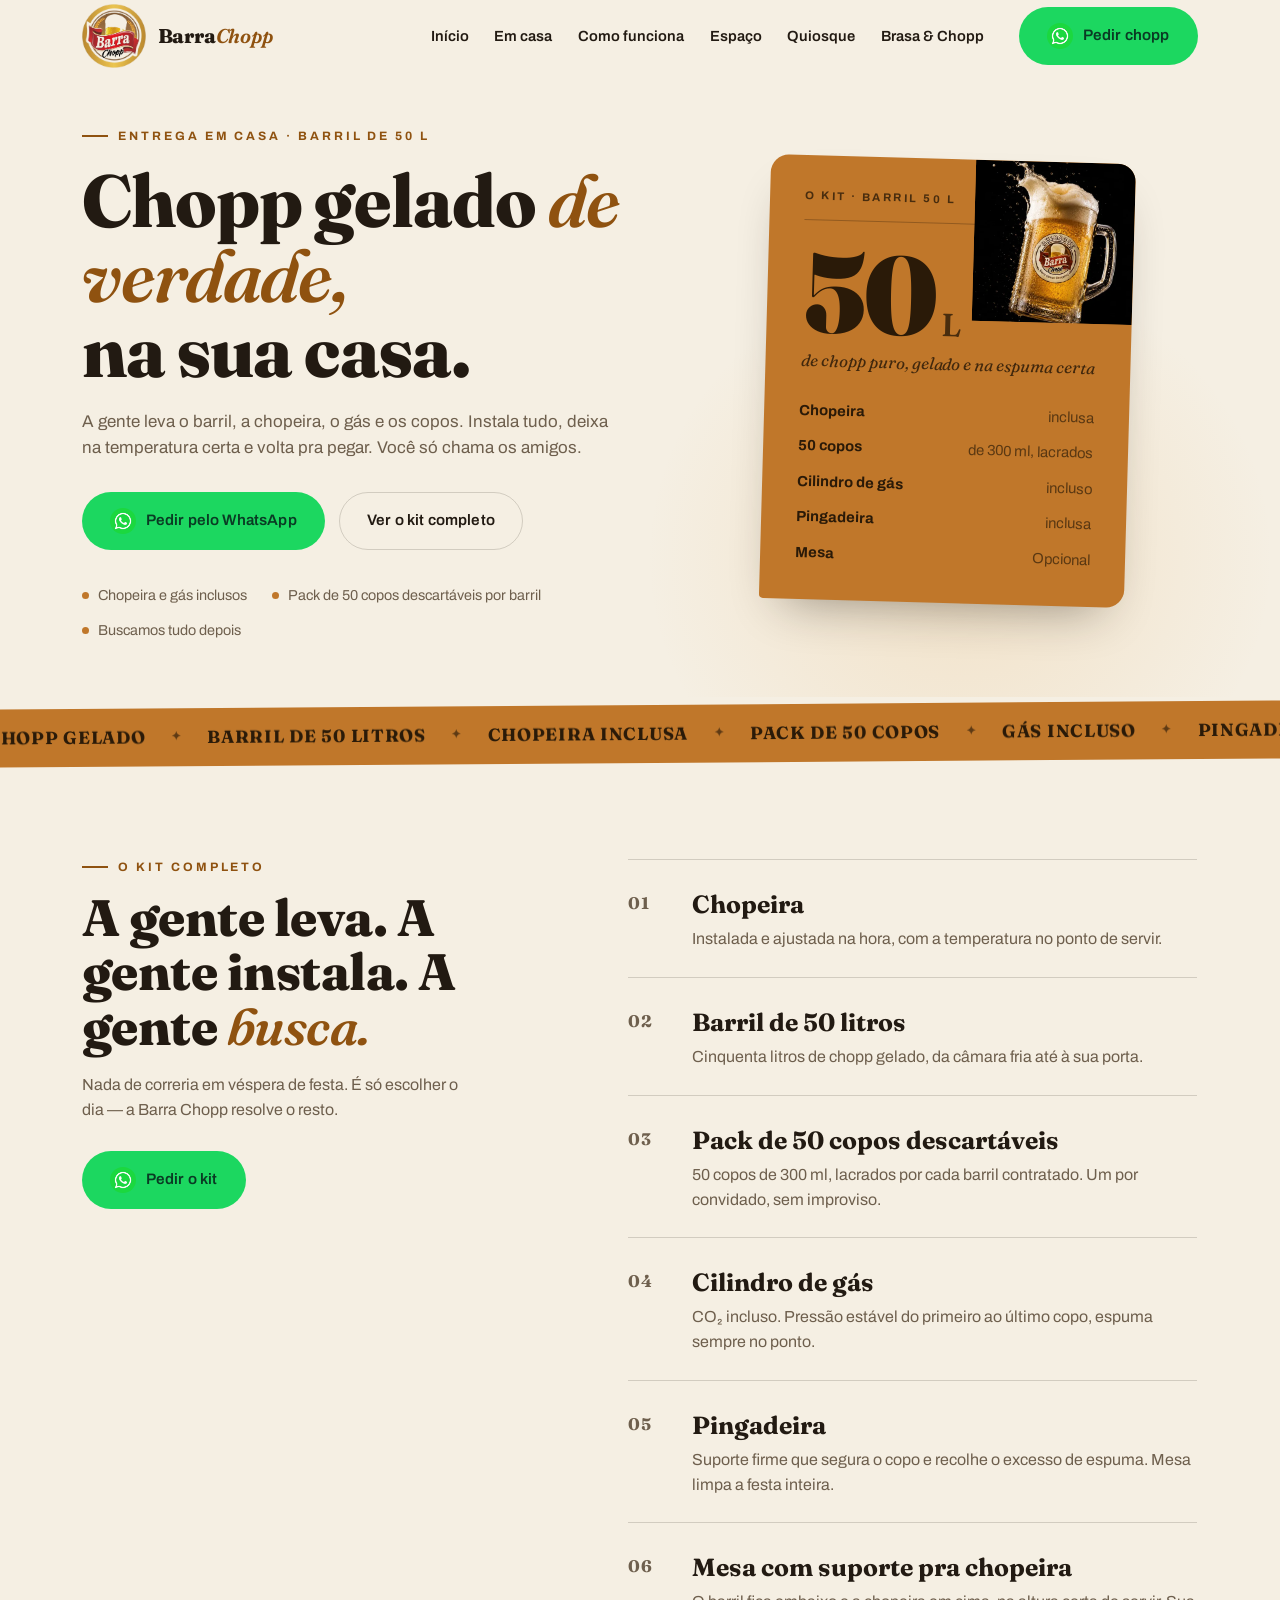
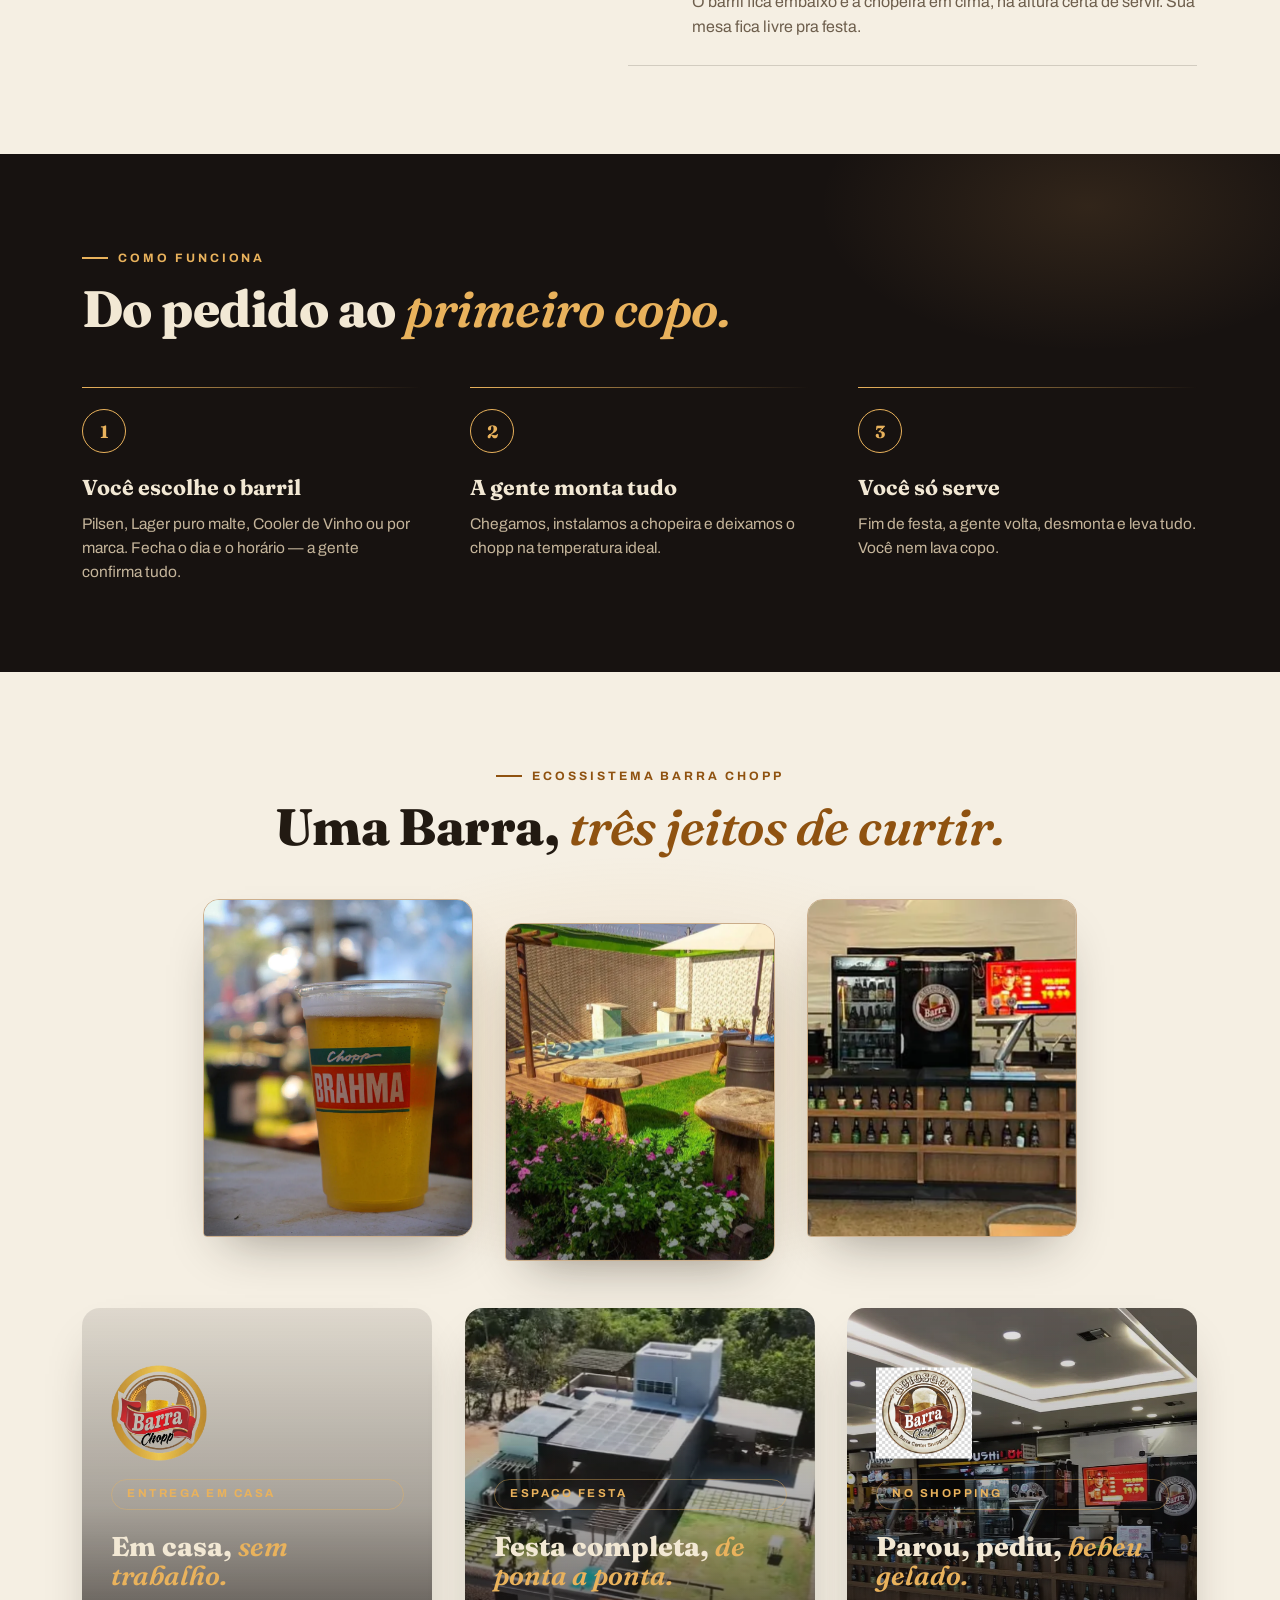
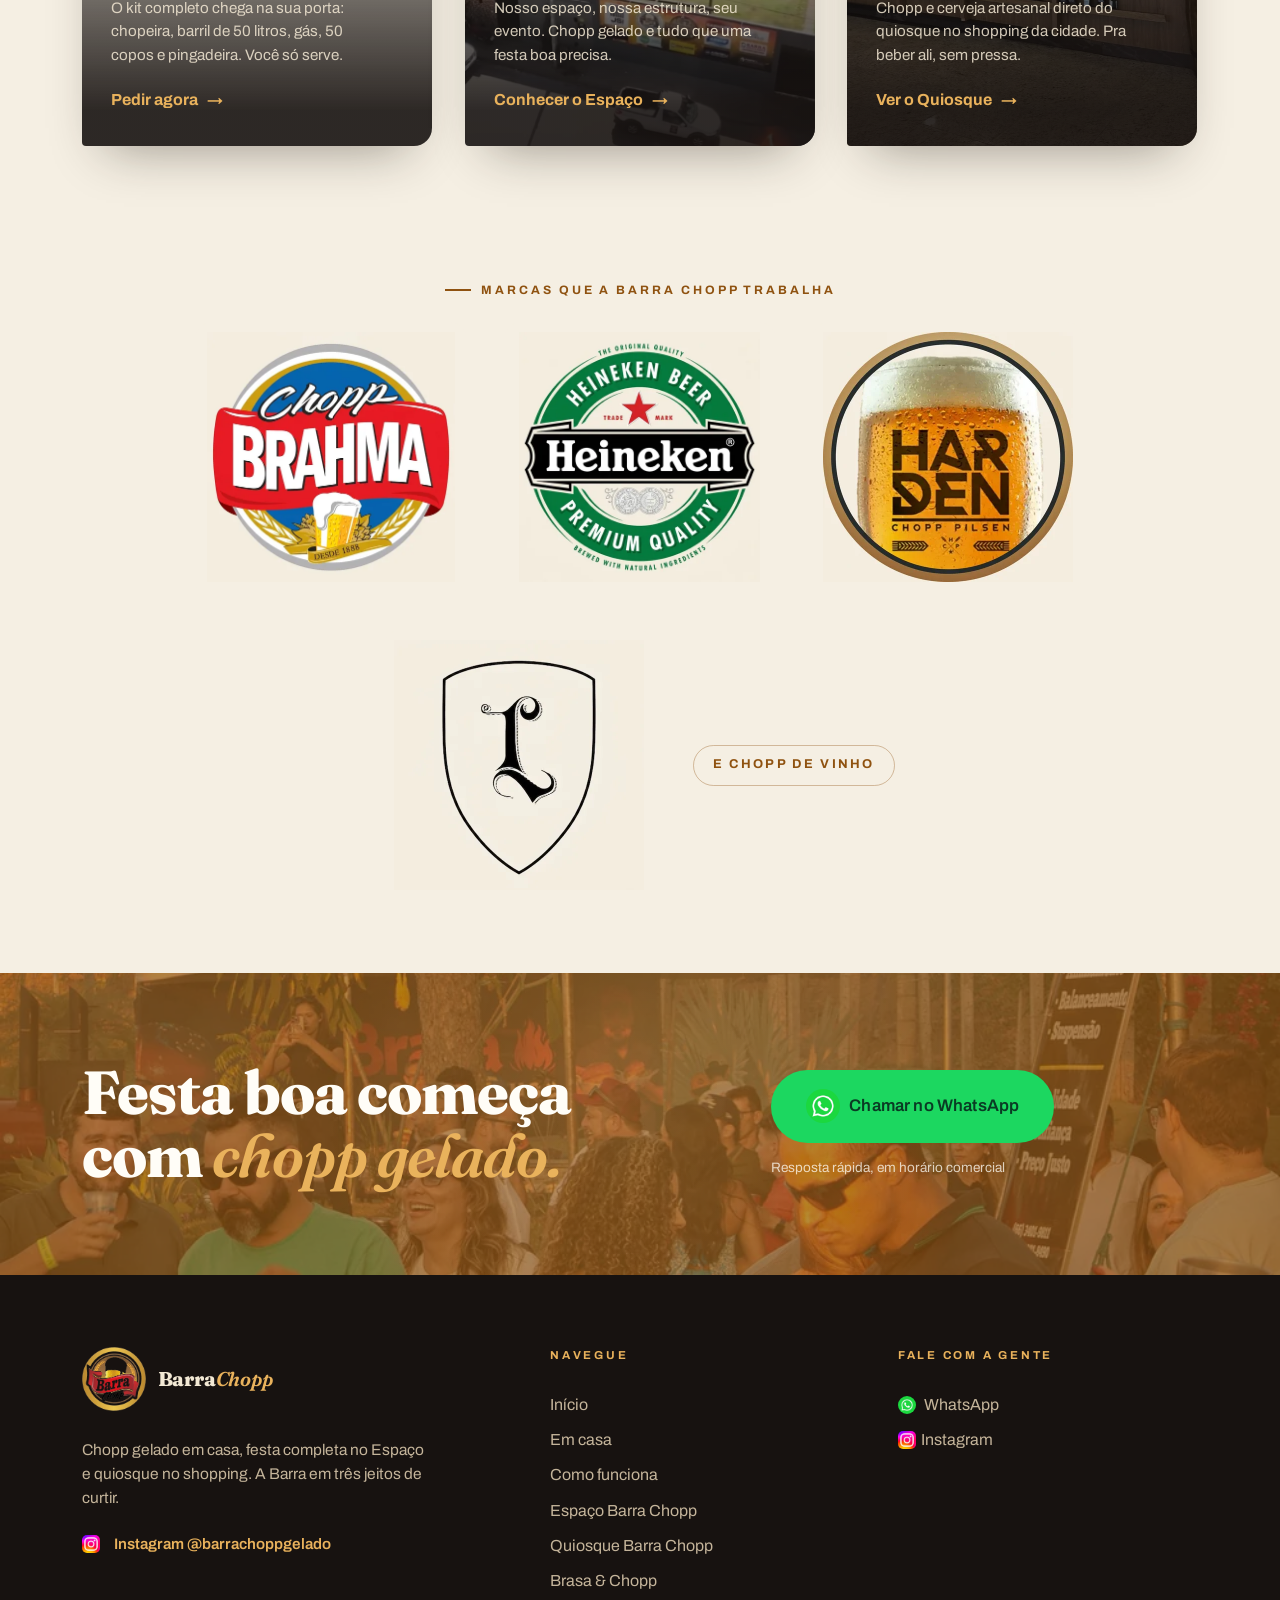
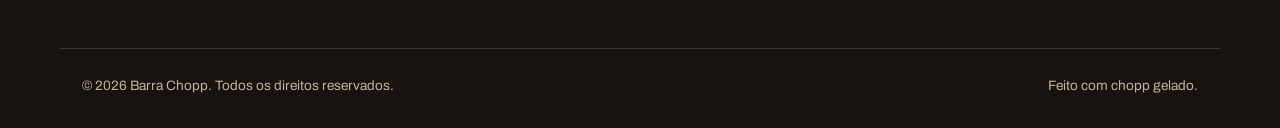
==== index.html @ c970eb34 "Refine ticket photo, transparent logos and footer icons The card photo now fills the ticket's top ri" ====
<!DOCTYPE html>
<html lang="pt-BR">
<head>
  <meta charset="UTF-8">
  <meta name="viewport" content="width=device-width, initial-scale=1.0">
  <title>Barra Chopp — Chopp gelado na sua casa</title>
  <meta name="description" content="Entrega de chopp em casa: barril de 50 litros, chopeira, gás e 50 copos de 300 ml inclusos. Conheça também o Espaço Barra Chopp e o Quiosque Barra Chopp.">
  <meta name="theme-color" content="#171210">
  <meta property="og:title" content="Barra Chopp — Chopp gelado na sua casa">
  <meta property="og:description" content="Barril de 50 litros, chopeira, gás e 50 copos. A festa começa quando o chopp chega.">
  <meta property="og:type" content="website">
  <meta property="og:url" content="https://www.barrachopp.com/">
  <meta property="og:image" content="https://www.barrachopp.com/logos/barrachopp_logo.jpg">
  <link rel="icon" type="image/webp" href="assets/img/barrachopp_logo.webp">
  <script>document.documentElement.classList.add("js");</script>
  <link rel="preconnect" href="https://fonts.googleapis.com">
  <link rel="preconnect" href="https://fonts.gstatic.com" crossorigin>
  <link rel="stylesheet" href="https://fonts.googleapis.com/css2?family=Fraunces:ital,opsz,wght@0,9..144,500..900;1,9..144,500..700&family=Archivo:wght@400;500;600;700&display=swap">
  <link rel="stylesheet" href="assets/css/styles.css">
  <script defer src="assets/js/main.js"></script>
</head>
<body>

  <a class="skip" href="#conteudo">Pular para o conteúdo</a>

  <!-- ======= Navegação ======= -->
  <header class="nav" data-nav>
    <div class="wrap nav-inner">
      <a class="brand" href="index.html" aria-label="Barra Chopp — início">
        <span class="brand-mark"><img src="assets/img/barrachopp_logo.webp" alt="Logo Barra Chopp" width="700" height="701" fetchpriority="high"></span>
        <span class="brand-name">Barra<em>Chopp</em></span>
      </a>

      <nav class="nav-menu" data-menu aria-label="Menu principal">
        <a class="nav-link" href="index.html#inicio">Início</a>
        <a class="nav-link" href="index.html#emcasa">Em casa</a>
        <a class="nav-link" href="index.html#como">Como funciona</a>
        <a class="nav-link" href="espaco.html">Espaço</a>
        <a class="nav-link" href="quiosque.html">Quiosque</a>
        <a class="nav-link" href="brasaechopp.html">Brasa &amp; Chopp</a>
        <a class="btn btn-whats nav-cta" href="https://wa.me/556684373181?text=Oi!%20Quero%20pedir%20chopp%20gelado." target="_blank" rel="noopener"><img class="btn-icon" src="assets/img/whatsapp.webp" alt="" width="200" height="200">Pedir chopp</a>
      </nav>

      <button class="menu-btn" data-menu-toggle aria-expanded="false" aria-controls="menu" aria-label="Abrir menu">
        <span></span><span></span>
      </button>
    </div>
  </header>

  <main id="conteudo">

    <!-- ======= Hero ======= -->
    <section class="hero" id="inicio">
      <div class="wrap hero-grid">
        <div class="hero-copy">
          <p class="eyebrow" data-reveal>Entrega em casa · Barril de 50 L</p>
          <h1 class="hero-title" data-reveal style="--d:.06s">Chopp gelado <em>de verdade,</em><br>na sua casa.</h1>
          <p class="hero-sub" data-reveal style="--d:.12s">A gente leva o barril, a chopeira, o gás e os copos. Instala tudo, deixa na temperatura certa e volta pra pegar. Você só chama os amigos.</p>
          <div class="hero-actions" data-reveal style="--d:.18s">
            <a class="btn btn-whats" href="https://wa.me/556684373181?text=Oi!%20Quero%20pedir%20chopp%20gelado." target="_blank" rel="noopener"><img class="btn-icon" src="assets/img/whatsapp.webp" alt="" width="200" height="200">Pedir pelo WhatsApp</a>
            <a class="btn btn-ghost" href="index.html#emcasa">Ver o kit completo</a>
          </div>
          <ul class="hero-proof" data-reveal style="--d:.24s">
            <li><span class="dot"></span>Chopeira e gás inclusos</li>
            <li><span class="dot"></span>Pack de 50 copos descartáveis por barril</li>
            <li><span class="dot"></span>Buscamos tudo depois</li>
          </ul>
        </div>

        <div class="hero-visual" data-reveal style="--d:.1s" aria-hidden="true">
          <div class="bubbles">
            <span class="bubble" style="left:8%;--s:22px;--d:0s;--dur:7s"></span>
            <span class="bubble" style="left:30%;--s:13px;--d:1.6s;--dur:8.5s"></span>
            <span class="bubble" style="left:56%;--s:26px;--d:.8s;--dur:7.6s"></span>
            <span class="bubble" style="left:80%;--s:15px;--d:2.4s;--dur:9s"></span>
          </div>
          <div class="ticket">
            <div class="ticket-top">
              <span class="ticket-label">O kit · barril 50 L</span>
              <img class="ticket-media" src="assets/img/card/imagem_cerveja.webp" alt="Caneca de chopp gelado" width="1087" height="1447" fetchpriority="high">
            </div>
            <div class="ticket-big">
              <span class="ticket-num">50</span><span class="ticket-unit">L</span>
            </div>
            <p class="ticket-sub">de chopp puro, gelado e na espuma certa</p>
            <ul class="ticket-list">
              <li><b>Chopeira</b><span>inclusa</span></li>
              <li><b>50 copos</b><span>de 300 ml, lacrados</span></li>
              <li><b>Cilindro de gás</b><span>incluso</span></li>
              <li><b>Pingadeira</b><span>inclusa</span></li>
              <li><b>Mesa</b><span>Opcional</span></li>
            </ul>
          </div>
        </div>
      </div>
    </section>

    <!-- ======= Marquee ======= -->
    <div class="marquee" aria-hidden="true">
      <div class="marquee-track">
        <div class="marquee-group">
          <span class="marquee-item">Chopp gelado</span>
          <span class="marquee-item">Barril de 50 litros</span>
          <span class="marquee-item">Chopeira inclusa</span>
          <span class="marquee-item">Pack de 50 copos</span>
          <span class="marquee-item">Gás incluso</span>
          <span class="marquee-item">Pingadeira</span>
          <span class="marquee-item">Mesa inclusa</span>
        </div>
        <div class="marquee-group">
          <span class="marquee-item">Chopp gelado</span>
          <span class="marquee-item">Barril de 50 litros</span>
          <span class="marquee-item">Chopeira inclusa</span>
          <span class="marquee-item">Pack de 50 copos</span>
          <span class="marquee-item">Gás incluso</span>
          <span class="marquee-item">Pingadeira</span>
          <span class="marquee-item">Mesa inclusa</span>
        </div>
      </div>
    </div>

    <!-- ======= O kit completo ======= -->
    <section class="kit" id="emcasa">
      <div class="wrap kit-grid">
        <div class="kit-head">
          <p class="eyebrow" data-reveal>O kit completo</p>
          <h2 class="section-title" data-reveal style="--d:.05s">A gente leva. A gente instala. A gente <em>busca.</em></h2>
          <p class="kit-note" data-reveal style="--d:.1s">Nada de correria em véspera de festa. É só escolher o dia — a Barra Chopp resolve o resto.</p>
          <a class="btn btn-whats" href="https://wa.me/556684373181?text=Oi!%20Quero%20pedir%20o%20kit%20completo." target="_blank" rel="noopener" data-reveal style="--d:.15s"><img class="btn-icon" src="assets/img/whatsapp.webp" alt="" width="200" height="200">Pedir o kit</a>
        </div>

        <ol class="kit-list">
          <li class="kit-item" data-reveal>
            <span class="kit-num">01</span>
            <div class="kit-txt">
              <h3>Chopeira</h3>
              <p>Instalada e ajustada na hora, com a temperatura no ponto de servir.</p>
            </div>
          </li>
          <li class="kit-item" data-reveal style="--d:.06s">
            <span class="kit-num">02</span>
            <div class="kit-txt">
              <h3>Barril de 50 litros</h3>
              <p>Cinquenta litros de chopp gelado, da câmara fria até à sua porta.</p>
            </div>
          </li>
          <li class="kit-item" data-reveal style="--d:.12s">
            <span class="kit-num">03</span>
            <div class="kit-txt">
              <h3>Pack de 50 copos descartáveis</h3>
              <p>50 copos de 300 ml, lacrados por cada barril contratado. Um por convidado, sem improviso.</p>
            </div>
          </li>
          <li class="kit-item" data-reveal style="--d:.18s">
            <span class="kit-num">04</span>
            <div class="kit-txt">
              <h3>Cilindro de gás</h3>
              <p>CO₂ incluso. Pressão estável do primeiro ao último copo, espuma sempre no ponto.</p>
            </div>
          </li>
          <li class="kit-item" data-reveal style="--d:.24s">
            <span class="kit-num">05</span>
            <div class="kit-txt">
              <h3>Pingadeira</h3>
              <p>Suporte firme que segura o copo e recolhe o excesso de espuma. Mesa limpa a festa inteira.</p>
            </div>
          </li>
          <li class="kit-item" data-reveal style="--d:.3s">
            <span class="kit-num">06</span>
            <div class="kit-txt">
              <h3>Mesa com suporte pra chopeira</h3>
              <p>O barril fica embaixo e a chopeira em cima, na altura certa de servir. Sua mesa fica livre pra festa.</p>
            </div>
          </li>
        </ol>
      </div>
    </section>

    <!-- ======= Como funciona ======= -->
    <section class="como" id="como">
      <div class="wrap">
        <p class="eyebrow eyebrow-light" data-reveal>Como funciona</p>
        <h2 class="section-title section-title-light" data-reveal style="--d:.05s">Do pedido ao <em>primeiro copo.</em></h2>

        <div class="steps">
          <article class="step" data-reveal>
            <span class="step-num">1</span>
            <h3>Você escolhe o barril</h3>
            <p>Pilsen, Lager puro malte, Cooler de Vinho ou por marca. Fecha o dia e o horário — a gente confirma tudo.</p>
          </article>
          <article class="step" data-reveal style="--d:.08s">
            <span class="step-num">2</span>
            <h3>A gente monta tudo</h3>
            <p>Chegamos, instalamos a chopeira e deixamos o chopp na temperatura ideal.</p>
          </article>
          <article class="step" data-reveal style="--d:.16s">
            <span class="step-num">3</span>
            <h3>Você só serve</h3>
            <p>Fim de festa, a gente volta, desmonta e leva tudo. Você nem lava copo.</p>
          </article>
        </div>
      </div>
    </section>

    <!-- ======= Ecossistema Barra Chopp ======= -->
    <section class="eco" id="segmentos">
      <header class="wrap eco-head">
        <p class="eyebrow" data-reveal>Ecossistema Barra Chopp</p>
        <h2 class="section-title" data-reveal style="--d:.05s">Uma Barra, <em>três jeitos de curtir.</em></h2>
      </header>

      <!-- O V: 3 imagens lado a lado, a do meio mais baixa -->
      <div class="wrap">
        <div class="eco-v" data-reveal style="--d:.1s">
          <a class="eco-v-img eco-v-img--bar" href="https://wa.me/556684373181?text=Oi!%20Quero%20pedir%20chopp%20gelado." target="_blank" rel="noopener" aria-label="Barra Chopp — entrega em casa">
            <img src="assets/img/barrachopp/imagem_fundo1.webp" alt="" width="1000" height="1332" loading="lazy" decoding="async">
          </a>
          <a class="eco-v-img eco-v-img--mid" href="espaco.html" aria-label="Espaço Barra Chopp">
            <img src="assets/img/espaco/imagemfundo.webp" alt="" width="852" height="396" loading="lazy" decoding="async">
          </a>
          <a class="eco-v-img eco-v-img--quiosque" href="quiosque.html" aria-label="Quiosque Barra Chopp">
            <img src="assets/img/quiosque/imagemfundo.webp" alt="" width="1093" height="422" loading="lazy" decoding="async">
          </a>
        </div>
      </div>

      <!-- Painéis: logo pequenininha + foto inicial ao fundo + descrição -->
      <div class="wrap eco-panels">
        <a class="eco-panel" href="https://wa.me/556684373181?text=Oi!%20Quero%20pedir%20chopp%20gelado." target="_blank" rel="noopener" data-reveal>
          <img class="eco-panel-bg" src="assets/img/barrachopp/imagem_inicial_barrachopp.webp" alt="" width="1000" height="1332" loading="lazy" decoding="async">
          <span class="eco-panel-shade" aria-hidden="true"></span>
          <span class="eco-panel-logo"><img src="assets/img/barrachopp_logo.webp" alt="Logo Barra Chopp" width="700" height="701" loading="lazy" decoding="async"></span>
          <span class="tag tag-light">Entrega em casa</span>
          <span class="eco-panel-title">Em casa, <em>sem trabalho.</em></span>
          <span class="eco-panel-text">O kit completo chega na sua porta: chopeira, barril de 50 litros, gás, 50 copos e pingadeira. Você só serve.</span>
          <span class="link-arrow link-arrow-light">Pedir agora <span aria-hidden="true">→</span></span>
        </a>

        <a class="eco-panel eco-panel--mid" href="espaco.html" data-reveal style="--d:.08s">
          <img class="eco-panel-bg" src="assets/img/espaco/imageminicial.webp" alt="" width="487" height="432" loading="lazy" decoding="async">
          <span class="eco-panel-shade" aria-hidden="true"></span>
          <span class="eco-panel-logo"><img src="assets/img/barrachoppespacofesta_logo.webp" alt="Logo Espaço Barra Chopp" width="700" height="510" loading="lazy" decoding="async"></span>
          <span class="tag tag-light">Espaço festa</span>
          <span class="eco-panel-title">Festa completa, <em>de ponta a ponta.</em></span>
          <span class="eco-panel-text">Nosso espaço, nossa estrutura, seu evento. Chopp gelado e tudo que uma festa boa precisa.</span>
          <span class="link-arrow link-arrow-light">Conhecer o Espaço <span aria-hidden="true">→</span></span>
        </a>

        <a class="eco-panel" href="quiosque.html" data-reveal style="--d:.16s">
          <img class="eco-panel-bg" src="assets/img/quiosque/imageminicial.webp" alt="" width="1100" height="825" loading="lazy" decoding="async">
          <span class="eco-panel-shade" aria-hidden="true"></span>
          <span class="eco-panel-logo"><img src="assets/img/quiosquebarrachopp_logo.webp" alt="Logo Quiosque Barra Chopp" width="610" height="585" loading="lazy" decoding="async"></span>
          <span class="tag tag-light">No shopping</span>
          <span class="eco-panel-title">Parou, pediu, <em>bebeu gelado.</em></span>
          <span class="eco-panel-text">Chopp e cerveja artesanal direto do quiosque no shopping da cidade. Pra beber ali, sem pressa.</span>
          <span class="link-arrow link-arrow-light">Ver o Quiosque <span aria-hidden="true">→</span></span>
        </a>
      </div>
    </section>

    <!-- ======= Marcas parceiras ======= -->
    <section class="brands">
      <div class="wrap">
        <p class="eyebrow brands-label" data-reveal>Marcas que a Barra Chopp trabalha</p>
        <div class="brands-logos" data-reveal style="--d:.08s">
          <span class="brands-logo"><img src="assets/img/brahma_logo.webp" alt="Logo Brahma" width="400" height="403" loading="lazy" decoding="async"></span>
          <span class="brands-logo"><img src="assets/img/heineken_logo.webp" alt="Logo Heineken" width="400" height="415" loading="lazy" decoding="async"></span>
          <span class="brands-logo"><img src="assets/img/harden_express.webp" alt="Logo Harden" width="500" height="500" loading="lazy" decoding="async"></span>
          <span class="brands-logo"><img src="assets/img/louvada.webp" alt="Logo Louvada" width="500" height="500" loading="lazy" decoding="async"></span>
          <span class="brands-extra">e chopp de vinho</span>
        </div>
      </div>
    </section>

    <!-- ======= CTA ======= -->
    <section class="cta">
      <img class="cta-bg" src="assets/img/barrachopp/imagem_fundo2.webp" alt="" width="1000" height="1332" loading="lazy" decoding="async" aria-hidden="true">
      <div class="wrap cta-inner">
        <h2 class="cta-title" data-reveal>Festa boa começa<br>com <em>chopp gelado.</em></h2>
        <div class="cta-actions" data-reveal style="--d:.1s">
          <a class="btn btn-whats btn-lg" href="https://wa.me/556684373181?text=Oi!%20Quero%20pedir%20chopp%20gelado." target="_blank" rel="noopener"><img class="btn-icon" src="assets/img/whatsapp.webp" alt="" width="200" height="200">Chamar no WhatsApp</a>
          <span class="cta-note">Resposta rápida, em horário comercial</span>
        </div>
      </div>
    </section>

  </main>

  <!-- ======= Rodapé ======= -->
  <footer class="footer">
    <div class="wrap footer-grid">
      <div class="footer-brand">
        <a class="brand brand-dark" href="index.html">
          <span class="brand-mark"><img src="assets/img/barrachopp_logo.webp" alt="Logo Barra Chopp" width="700" height="701" loading="lazy" decoding="async"></span>
          <span class="brand-name">Barra<em>Chopp</em></span>
        </a>
        <p class="footer-tag">Chopp gelado em casa, festa completa no Espaço e quiosque no shopping. A Barra em três jeitos de curtir.</p>
        <a class="footer-social" href="https://www.instagram.com/barrachoppgelado/" target="_blank" rel="noopener"><img class="footer-ig" src="assets/img/instagram.webp" alt="" width="400" height="400">Instagram @barrachoppgelado</a>
      </div>

      <nav class="footer-col" aria-label="Navegação">
        <p class="footer-h">Navegue</p>
        <a href="index.html#inicio">Início</a>
        <a href="index.html#emcasa">Em casa</a>
        <a href="index.html#como">Como funciona</a>
        <a href="espaco.html">Espaço Barra Chopp</a>
        <a href="quiosque.html">Quiosque Barra Chopp</a>
        <a href="brasaechopp.html">Brasa &amp; Chopp</a>
      </nav>

      <div class="footer-col">
        <p class="footer-h">Fale com a gente</p>
        <a class="footer-wa" href="https://wa.me/556684373181?text=Oi!%20Barra%20Chopp!" target="_blank" rel="noopener"><img class="btn-icon" src="assets/img/whatsapp.webp" alt="" width="200" height="200">WhatsApp</a>
        <a href="https://www.instagram.com/barrachoppgelado/" target="_blank" rel="noopener"><img class="footer-ig" src="assets/img/instagram.webp" alt="" width="400" height="400">Instagram</a>
      </div>
    </div>

    <div class="wrap footer-base">
      <p>© <span data-year>2026</span> Barra Chopp. Todos os direitos reservados.</p>
      <p>Feito com chopp gelado.</p>
    </div>
  </footer>

</body>
</html>
---- assets/css/styles.css ----
/* ==========================================================
   BARRA CHOPP — styles.css
   Conceito visual: "Brass & Frost" — cobre/âmbar + creme de
   espuma + gelo. Editorial, artesanal, sem cards genéricos.
   Fontes: Fraunces (display serif) + Archivo (corpo).
   Performance: animações só com transform/opacity,
   reveals via IntersectionObserver, sem bibliotecas.
   ========================================================== */

:root {
  --font-display: "Fraunces", Georgia, "Times New Roman", serif;
  --font-body: "Archivo", "Helvetica Neue", Arial, sans-serif;

  /* Superfícies */
  --bg-primary: #f5efe3;   /* creme de espuma */
  --bg-soft: #ede2cb;      /* creme profundo */
  --bg-white: #fffdf7;
  --bg-dark: #171210;      /* noite/espresso */
  --bg-dark-2: #221a13;

  /* Acentos semânticos */
  --amber: #c0772a;        /* cobre do chopp */
  --amber-deep: #8f5210;   /* âmbar escuro p/ texto sobre claro */
  --gold: #e9b25c;         /* dourado espuma p/ texto sobre escuro */
  --ice: #5e9cb3;          /* gelo */
  --ice-deep: #2f6e84;
  --ice-pale: #e2edf1;
  --wine: #9c3a26;         /* festa */
  --wine-deep: #2b1510;

  /* Texto */
  --text-main: #221a12;
  --text-muted: #6e5f4d;
  --text-cream: #f2e8d4;
  --text-cream-mut: #c4b49a;

  /* Linhas e sombras */
  --line: rgba(34, 26, 18, .16);
  --line-dark: rgba(242, 232, 212, .16);
  --shadow: 0 24px 50px -24px rgba(34, 26, 18, .45);

  --radius-ticket: 18px 18px 18px 4px;
  --ease: cubic-bezier(.22, .61, .36, 1);
}

/* ---------- Reset & base ---------- */
*, *::before, *::after { box-sizing: border-box; margin: 0; padding: 0; }

html {
  scroll-behavior: smooth;
  scroll-padding-top: 88px;
  -webkit-text-size-adjust: 100%;
  overflow-x: clip;
}
@supports not (overflow: clip) { html { overflow-x: hidden; } }

body {
  font-family: var(--font-body);
  font-size: 1rem;
  line-height: 1.55;
  color: var(--text-main);
  background: var(--bg-primary);
  -webkit-font-smoothing: antialiased;
  overflow-x: clip;
}
@supports not (overflow: clip) { body { overflow-x: hidden; } }
body.menu-open { overflow: hidden; }

img { max-width: 100%; height: auto; display: block; }
a { color: inherit; }
ul, ol { list-style: none; }

::selection { background: var(--amber); color: var(--bg-white); }
:focus-visible { outline: 2px solid var(--amber-deep); outline-offset: 3px; }

.skip {
  position: fixed; top: -100px; left: 1rem; z-index: 100;
  background: var(--amber-deep); color: #fff;
  padding: .7rem 1.2rem; border-radius: 8px; text-decoration: none;
  font-weight: 600; font-size: .9rem;
  transition: transform .2s ease;
}
.skip:focus { transform: translateY(112px); }

/* ---------- Utilidades ---------- */
.wrap {
  width: 100%; max-width: 1160px;
  margin-inline: auto; padding-inline: 1.4rem;
}

.eyebrow {
  display: inline-flex; align-items: center; gap: .65rem;
  font-size: .76rem; font-weight: 700;
  letter-spacing: .24em; text-transform: uppercase;
  color: var(--amber-deep);
}
.eyebrow::before {
  content: ""; width: 26px; height: 2px; background: currentColor; flex: none;
}
.eyebrow-light { color: var(--gold); }

.section-title {
  font-family: var(--font-display);
  font-size: clamp(2rem, 4.6vw, 3.2rem);
  line-height: 1.06; font-weight: 800; letter-spacing: -.01em;
  margin: .9rem 0 0;
}
.section-title em { font-style: italic; font-weight: 600; color: var(--amber-deep); }
.section-title-light { color: var(--text-cream); }
.section-title-light em { color: var(--gold); }

.btn {
  display: inline-flex; align-items: center; justify-content: center; gap: .6rem;
  padding: .95rem 1.7rem; border-radius: 999px;
  border: 1px solid transparent;
  font-family: var(--font-body); font-size: .95rem; font-weight: 600;
  letter-spacing: .01em; text-decoration: none; cursor: pointer;
  -webkit-tap-highlight-color: transparent;
  transition: transform .25s var(--ease), box-shadow .25s var(--ease),
              background-color .25s ease, color .25s ease, border-color .25s ease;
  will-change: transform;
}
.btn:hover { transform: translateY(-2px); }
.btn:active { transform: translateY(0) scale(.97); }

.btn-primary { background: var(--amber-deep); color: var(--bg-white); }
.btn-primary:hover { background: #7a440c; box-shadow: 0 12px 26px -10px rgba(143, 82, 16, .6); }

.btn-ghost { border-color: var(--line); color: var(--text-main); background: transparent; }
.btn-ghost:hover { border-color: var(--amber-deep); color: var(--amber-deep); }

.btn-gold { background: var(--gold); color: #2a1a08; }
.btn-gold:hover { background: #e0a346; box-shadow: 0 12px 26px -10px rgba(233, 178, 92, .55); }

.btn-whats { background: #1cd760; color: #0a3b24; }
.btn-whats:hover { background: #17bd54; box-shadow: 0 12px 26px -10px rgba(28, 215, 96, .55); }
.btn-icon { width: 26px; height: 26px; flex: none; border-radius: 50%; }
.btn-lg .btn-icon { width: 34px; height: 34px; }

.btn-lg { padding: 1.15rem 2.1rem; font-size: 1.05rem; }

.link-arrow {
  display: inline-flex; align-items: center; gap: .55rem;
  font-weight: 700; font-size: 1rem; text-decoration: none;
  color: var(--amber-deep); padding-bottom: .15rem;
  border-bottom: 2px solid transparent;
  transition: color .25s ease, border-color .25s ease;
}
.link-arrow span { transition: transform .25s var(--ease); }
.link-arrow:hover { border-color: currentColor; }
.link-arrow:hover span { transform: translateX(5px); }
.link-arrow-light { color: var(--gold); }

.tag {
  display: inline-block;
  font-size: .72rem; font-weight: 700; letter-spacing: .22em;
  text-transform: uppercase; color: var(--amber-deep);
  border: 1px solid rgba(143, 82, 16, .35); border-radius: 999px;
  padding: .35rem .95rem; margin-bottom: 1.4rem;
}
.tag-light { color: var(--gold); border-color: rgba(233, 178, 92, .4); }

/* ---------- Navegação ---------- */
.nav {
  position: fixed; inset: 0 0 auto; z-index: 60;
  background: transparent;
  transition: background-color .3s ease, box-shadow .3s ease;
}
.nav.is-scrolled { background: var(--bg-primary); box-shadow: 0 1px 0 var(--line); }

.nav-inner {
  display: flex; align-items: center; justify-content: space-between;
  gap: 1rem; height: 72px; position: relative; z-index: 2;
}

.brand { display: inline-flex; align-items: center; gap: .7rem; text-decoration: none; position: relative; z-index: 3; }
.brand-mark {
  width: 64px; height: 64px; flex: none;
  display: grid; place-items: center;
}
.brand-mark img { width: 100%; height: 100%; object-fit: contain; }
.brand-name {
  font-family: var(--font-display); font-weight: 800;
  font-size: 1.25rem; letter-spacing: -.01em; line-height: 1;
  color: var(--text-main);
}
.brand-name em { font-style: italic; font-weight: 600; color: var(--amber-deep); }
.brand-dark .brand-name { color: var(--text-cream); }
.brand-dark .brand-name em { color: var(--gold); }

.nav-menu { display: flex; align-items: center; gap: 1.6rem; }
.nav-link {
  font-size: .92rem; font-weight: 600; text-decoration: none;
  color: var(--text-main); position: relative; padding: .35rem 0;
  transition: color .2s ease;
}
.nav-link::after {
  content: ""; position: absolute; left: 0; bottom: 0;
  width: 100%; height: 2px; background: var(--amber);
  transform: scaleX(0); transform-origin: left;
  transition: transform .3s var(--ease);
}
.nav-link:hover { color: var(--amber-deep); }
.nav-link:hover::after { transform: scaleX(1); }
.nav-cta { margin-left: .6rem; }

.menu-btn { display: none; position: relative; z-index: 3; }

/* ---------- Hero ---------- */
.hero {
  position: relative; overflow: hidden;
  padding: 7.5rem 0 3.5rem;
}
.hero::before {
  content: ""; position: absolute;
  inset: auto -10% -40% auto; width: 70%; height: 120%;
  background: radial-gradient(closest-side, rgba(227, 164, 76, .18), transparent 70%);
  pointer-events: none;
}
.hero-grid { display: grid; gap: 3rem; }

.hero-title {
  font-family: var(--font-display);
  font-size: clamp(2.6rem, 7vw, 4.6rem);
  line-height: 1.02; font-weight: 800; letter-spacing: -.015em;
  margin: 1.1rem 0 1.3rem;
}
.hero-title em { font-style: italic; font-weight: 600; color: var(--amber-deep); }
.hero-sub { font-size: 1.06rem; color: var(--text-muted); max-width: 34rem; margin-bottom: 1.9rem; }
.hero-actions { display: flex; flex-wrap: wrap; gap: .9rem; margin-bottom: 2.1rem; }
.hero-proof { display: flex; flex-wrap: wrap; gap: .8rem 1.6rem; }
.hero-proof li { display: flex; align-items: center; gap: .55rem; font-size: .9rem; color: var(--text-muted); }
.dot { width: 7px; height: 7px; border-radius: 50%; background: var(--amber); flex: none; }

.hero-visual { position: relative; max-width: 440px; margin-inline: auto; }

.ticket {
  position: relative; z-index: 1;
  background: var(--amber); color: #2a1a08;
  border-radius: var(--radius-ticket);
  padding: 2rem 2.2rem 2.2rem;
  transform: rotate(1.6deg);
  box-shadow: var(--shadow);
}
.ticket-top {
  display: flex; align-items: center; gap: 1rem;
  margin-bottom: 1.4rem;
}
.ticket-label {
  font-size: .7rem; font-weight: 700; letter-spacing: .22em;
  text-transform: uppercase; color: rgba(42, 26, 8, .8);
  display: inline-block;
  padding-bottom: .9rem; padding-right: 2.2rem;
  border-bottom: 1px solid rgba(42, 26, 8, .3);
}
.ticket-note {
  font-family: var(--font-display); font-style: italic;
  font-size: .9rem; color: rgba(42, 26, 8, .75);
}
.ticket-big { display: flex; align-items: baseline; gap: .35rem; }
.ticket-num {
  font-family: var(--font-display); font-weight: 900;
  font-size: clamp(4.5rem, 12vw, 7rem); line-height: .9;
  letter-spacing: -.02em;
}
.ticket-unit {
  font-family: var(--font-display); font-weight: 600;
  font-size: 2rem; line-height: 1; color: rgba(42, 26, 8, .8);
}
.ticket-sub {
  font-family: var(--font-display); font-style: italic;
  font-size: 1.05rem; color: rgba(42, 26, 8, .85);
  margin: .25rem 0 1.6rem;
}
.ticket-list { display: grid; gap: .8rem; }
.ticket-list li {
  display: flex; justify-content: space-between; gap: 1rem;
  font-size: .92rem;
}
.ticket-list b { font-weight: 700; }
.ticket-list span { color: rgba(42, 26, 8, .68); text-align: right; }

.ticket-media {
  position: absolute; top: 0; right: 0;
  width: 44%; aspect-ratio: 1/1;
  object-fit: cover;
  border-radius: 0 18px 0 0;
}

.bubbles { position: absolute; inset: 0; overflow: hidden; pointer-events: none; }
.bubble {
  position: absolute; bottom: -30px;
  width: var(--s, 20px); height: var(--s, 20px); border-radius: 50%;
  border: 1px solid rgba(192, 119, 42, .3);
  background: radial-gradient(circle at 35% 30%, rgba(255, 255, 255, .85), rgba(227, 164, 76, .25) 65%, transparent 72%);
  opacity: 0;
  animation: rise var(--dur, 7s) linear var(--d, 0s) infinite;
  will-change: transform, opacity;
}
@keyframes rise {
  0%   { transform: translateY(0) scale(.85); opacity: 0; }
  12%  { opacity: .65; }
  80%  { opacity: .35; }
  100% { transform: translateY(-52vh) scale(1.05); opacity: 0; }
}

/* ---------- Marquee ---------- */
.marquee {
  overflow: hidden; margin: .5rem 0 0;
  width: 102%; margin-left: -1%;
  background: var(--amber); color: #2a1a08;
  padding: .95rem 0;
  transform: rotate(-.4deg);
}
.marquee-track {
  display: flex; width: max-content;
  animation: scrollX 28s linear infinite;
  will-change: transform;
}
.marquee-group { display: flex; align-items: center; }
.marquee-item {
  display: inline-flex; align-items: center;
  font-family: var(--font-display); font-weight: 700;
  font-size: 1.1rem; letter-spacing: .04em;
  text-transform: uppercase; white-space: nowrap;
  padding-right: 1.6rem;
}
.marquee-item::after {
  content: "✦"; font-size: .75rem; opacity: .65; margin-left: 1.6rem;
}
@keyframes scrollX { from { transform: translateX(0); } to { transform: translateX(-50%); } }

/* ---------- Kit (o que chega em casa) ---------- */
.kit { padding: 5.5rem 0; }
.kit-grid { display: grid; gap: 3rem; }
.kit-note { color: var(--text-muted); margin: 1.2rem 0 1.8rem; max-width: 24rem; }
.kit-list { margin-top: .5rem; }
.kit-item {
  display: flex; gap: 1.4rem; padding: 1.55rem 0;
  border-top: 1px solid var(--line);
  transition: transform .3s var(--ease);
}
.kit-item:last-child { border-bottom: 1px solid var(--line); }
.kit-item:hover { transform: translateX(8px); }
.kit-item:hover .kit-num { color: var(--amber-deep); }
.kit-num {
  font-family: var(--font-display); font-weight: 700;
  font-size: 1.05rem; letter-spacing: .08em; color: var(--text-muted);
  flex: none; width: 2.6rem; padding-top: .35rem;
  transition: color .25s ease;
}
.kit-txt h3 { font-family: var(--font-display); font-size: 1.55rem; font-weight: 700; margin-bottom: .25rem; }
.kit-txt p { color: var(--text-muted); max-width: 34rem; }

/* ---------- Como funciona ---------- */
.como {
  position: relative; overflow: hidden;
  background: var(--bg-dark); color: var(--text-cream);
  padding: 5.5rem 0;
}
.como::before {
  content: ""; position: absolute;
  top: -30%; right: -15%; width: 60%; height: 80%;
  background: radial-gradient(closest-side, rgba(227, 164, 92, .13), transparent 70%);
  pointer-events: none;
}
.steps { display: grid; gap: 2.6rem; margin-top: 3.2rem; position: relative; }
.step { position: relative; padding-top: 1.4rem; }
.step::before {
  content: ""; position: absolute; top: 0; left: 0; right: 0; height: 1px;
  background: linear-gradient(90deg, var(--gold), rgba(233, 178, 92, 0));
}
.step-num {
  display: grid; place-items: center;
  width: 44px; height: 44px; border-radius: 50%;
  border: 1px solid var(--gold); color: var(--gold);
  font-family: var(--font-display); font-weight: 700; font-size: 1.1rem;
  margin-bottom: 1.1rem;
  transition: transform .3s var(--ease), background-color .3s ease, color .3s ease;
}
.step:hover .step-num {
  transform: translateY(-4px);
  background: var(--gold); color: var(--bg-dark);
}
.step h3 { font-family: var(--font-display); font-size: 1.35rem; font-weight: 700; margin-bottom: .45rem; }
.step p { color: var(--text-cream-mut); font-size: .97rem; max-width: 26rem; }

/* ---------- Ecossistema Barra Chopp ---------- */
.eco { padding: 5.5rem 0 4.5rem; }
.eco-head { margin-bottom: 2.8rem; }

/* V: 3 imagens lado a lado, a do meio levemente mais baixa */
.eco-v {
  display: flex; align-items: flex-end; justify-content: center;
  gap: .8rem;
  max-width: 860px; margin-inline: auto;
}

.eco-v-img {
  width: clamp(120px, 24vw, 210px);
  aspect-ratio: 4/5;
  border-radius: 16px 16px 16px 4px;
  border: 1px solid rgba(143, 82, 16, .4);
  overflow: hidden; display: block;
  box-shadow: var(--shadow);
}
.eco-v-img img {
  width: 100%; height: 100%; object-fit: cover;
  transition: transform .5s var(--ease);
  will-change: transform;
}
.eco-v-img:hover img { transform: scale(1.05); }
.eco-v-img--mid { transform: translateY(18px); }

/* Painéis: logo pequenininha + foto inicial ao fundo + descrição */
.eco-panels {
  display: grid; gap: 1.8rem;
  margin-top: 4.5rem;
}
.eco-panel {
  position: relative; display: flex; flex-direction: column; justify-content: flex-end;
  aspect-ratio: auto; min-height: 420px;
  width: 100%; max-width: 620px; justify-self: center;
  border-radius: 18px 18px 18px 4px; overflow: hidden;
  text-decoration: none; box-shadow: var(--shadow);
  padding: 1.8rem;
  isolation: isolate;
  transition: transform .4s var(--ease), box-shadow .4s var(--ease);
  will-change: transform;
}
.eco-panel-bg {
  position: absolute; inset: 0; z-index: -2;
  width: 100%; height: 100%; object-fit: cover;
  transition: transform .6s var(--ease);
  will-change: transform;
}
.eco-panel-shade {
  position: absolute; inset: 0; z-index: -1;
  background: linear-gradient(to top, rgba(23, 18, 16, .9) 8%, rgba(23, 18, 16, .35) 55%, rgba(23, 18, 16, .1) 100%);
}
.eco-panel:hover { transform: translateY(-6px); box-shadow: 0 30px 60px -24px rgba(23, 18, 16, .55); }
.eco-panel:hover .eco-panel-bg { transform: scale(1.05); }

.eco-panel-logo {
  width: 96px; height: 96px;
  margin-bottom: 1.1rem;
}
.eco-panel-logo img { width: 100%; height: 100%; object-fit: contain; }
.eco-panel-title {
  display: block;
  font-family: var(--font-display);
  font-size: 1.7rem; font-weight: 800; line-height: 1.05;
  color: var(--text-cream); margin-bottom: .45rem;
}
.eco-panel-title em { font-style: italic; font-weight: 600; color: var(--gold); }
.eco-panel-text {
  display: block; color: rgba(242, 232, 212, .85);
  font-size: .95rem; margin-bottom: 1.3rem; max-width: 30ch;
}

/* ---------- CTA ---------- */
.cta {
  position: relative; overflow: hidden;
  background: var(--amber-deep); color: var(--bg-white);
  padding: 5.5rem 0;
}
.cta-bg {
  position: absolute; inset: 0; z-index: 0;
  width: 100%; height: 100%; object-fit: cover;
  opacity: .3; pointer-events: none;
}
.cta::before {
  content: ""; position: absolute;
  left: 50%; top: 50%; width: 900px; height: 900px;
  transform: translate(-50%, -50%);
  background: radial-gradient(closest-side, rgba(233, 178, 92, .22), transparent 70%);
  pointer-events: none;
}
.cta-inner { display: grid; gap: 2.2rem; position: relative; z-index: 1; }
.cta-title {
  font-family: var(--font-display);
  font-size: clamp(2.2rem, 5.5vw, 3.8rem);
  line-height: 1.04; font-weight: 800; letter-spacing: -.015em;
}
.cta-title em { font-style: italic; font-weight: 600; color: var(--gold); }
.cta-actions { display: flex; flex-direction: column; align-items: flex-start; gap: .9rem; }
.cta-note { font-size: .85rem; color: rgba(255, 253, 247, .75); }

/* ---------- Footer ---------- */
.footer { background: var(--bg-dark); color: var(--text-cream); padding: 4.5rem 0 2rem; }
.footer-grid { display: grid; gap: 2.6rem; }
.footer-tag { color: var(--text-cream-mut); margin: 1.2rem 0 1.4rem; max-width: 22rem; font-size: .97rem; }
.footer-social {
  display: inline-flex; align-items: center; gap: .5rem;
  color: var(--gold); text-decoration: none; font-weight: 600; font-size: .95rem;
}
.footer-h {
  font-size: .72rem; font-weight: 700; letter-spacing: .24em;
  text-transform: uppercase; color: var(--gold); margin-bottom: 1.1rem;
}
.footer-col { display: flex; flex-direction: column; gap: .65rem; }
.footer-col a {
  color: var(--text-cream-mut); text-decoration: none; width: max-content;
  transition: color .2s ease, transform .2s var(--ease);
}
.footer-col a:hover { color: var(--text-cream); transform: translateX(3px); }
.footer-wa { display: inline-flex; align-items: center; gap: .5rem; color: #2ee06f; }
.footer-wa:hover { color: #7df5a5; }
.footer-wa .btn-icon { width: 18px; height: 18px; }
.footer-ig {
  display: inline-block;
  width: 18px; height: 18px; border-radius: 5px;
  vertical-align: -4px; margin-right: .35rem;
}
.footer-base {
  display: flex; flex-wrap: wrap; justify-content: space-between; gap: .6rem;
  margin-top: 3.4rem; padding-top: 1.6rem;
  border-top: 1px solid var(--line-dark);
  font-size: .85rem; color: var(--text-cream-mut);
}

/* ---------- Páginas filhas (espaço / quiosque) ---------- */
:root { --ph-accent: var(--amber-deep); }
body[data-brand="espaco"] { --ph-accent: var(--wine); }
body[data-brand="quiosque"] { --ph-accent: var(--ice-deep); }
body[data-brand="brasa"] { --ph-accent: #b3442a; }

.ph { padding: 10rem 0 6rem; min-height: 72vh; }
.ph-logo {
  width: 200px; height: 200px;
  display: grid; place-items: center; margin-bottom: 1.8rem;
}
.ph-logo img { width: 100%; height: 100%; object-fit: contain; }

/* Hero com banner (faixa larga no topo, atrás do menu e da logo) */
.ph--banner { position: relative; overflow: hidden; padding: 0; }
.ph-banner {
  position: absolute; top: 0; left: 0; right: 0;
  width: 100%; height: clamp(340px, 44vw, 430px);
  object-fit: cover;
}
.ph-banner-shade {
  position: absolute; top: 0; left: 0; right: 0;
  height: clamp(340px, 44vw, 430px);
  background: linear-gradient(to bottom,
    rgba(23, 18, 16, .55) 0%,
    rgba(23, 18, 16, .25) 40%,
    rgba(23, 18, 16, 0) 62%,
    rgba(245, 239, 227, .75) 88%,
    var(--bg-primary) 100%);
}
.ph-banner-content { position: relative; z-index: 1; padding: 10rem 0 6rem; }

/* Menu claro enquanto o banner aparece atrás */
body[data-brand] .nav:not(.is-scrolled) .nav-link,
body[data-brand] .nav:not(.is-scrolled) .brand-name { color: var(--text-cream); }
body[data-brand] .nav:not(.is-scrolled) .brand-name em { color: var(--gold); }
body[data-brand] .nav:not(.is-scrolled) .nav-link::after { background: var(--gold); }
body[data-brand] .nav:not(.is-scrolled) .menu-btn { border-color: rgba(242, 232, 212, .35); }
body[data-brand] .nav:not(.is-scrolled) .menu-btn span { background: var(--text-cream); }
.ph-title {
  font-family: var(--font-display);
  font-size: clamp(2.4rem, 6vw, 4rem);
  line-height: 1.02; font-weight: 800; letter-spacing: -.015em;
  margin: 1.1rem 0 1.2rem;
}
.ph-title em { font-style: italic; font-weight: 600; color: var(--ph-accent); }
.ph-sub { color: var(--text-muted); font-size: 1.08rem; max-width: 30rem; margin-bottom: 2rem; }
.ph-actions { display: flex; flex-wrap: wrap; gap: .9rem; }
.ph-note { margin-top: 2.6rem; font-size: .85rem; color: var(--text-muted); }
.ph-note a { color: var(--ph-accent); font-weight: 600; }

/* ---------- Localização (espaço / quiosque) ---------- */
.local { padding: 5.5rem 0; }
.local-grid { display: grid; gap: 2.5rem; }
.local-sub { color: var(--text-muted); margin: 1.2rem 0 1.8rem; max-width: 30rem; }
.local-list { display: grid; gap: 1.1rem; margin-bottom: 2rem; }
.local-list div {
  display: grid; gap: .2rem;
  padding-bottom: 1.1rem; border-bottom: 1px solid var(--line);
}
.local-list dt {
  font-size: .72rem; font-weight: 700; letter-spacing: .22em;
  text-transform: uppercase; color: var(--ph-accent);
}
.local-list dd { font-size: 1.02rem; color: var(--text-main); }
.local-list a {
  color: var(--ph-accent); font-weight: 600; text-decoration: none;
  border-bottom: 1px solid transparent; transition: border-color .2s ease;
}
.local-list a:hover { border-color: currentColor; }
.local-map {
  position: relative;
  border-radius: 18px 18px 18px 4px; overflow: hidden;
  box-shadow: var(--shadow);
  aspect-ratio: 4/3; background: var(--bg-soft);
}
.local-map iframe { width: 100%; height: 100%; border: 0; display: block; }

/* ---------- Aba: vídeo + imagens + descrições (espaço / quiosque) ---------- */
.story { padding: 2rem 0 5.5rem; }
.story-video {
  margin: 2.2rem auto 0; max-width: 300px;
  border-radius: 22px 22px 22px 6px; overflow: hidden;
  box-shadow: var(--shadow); background: var(--bg-soft);
}
.story-video video { width: 100%; height: auto; display: block; }
.story-fig { margin: 3rem auto 0; text-align: center; max-width: 860px; }
.story-fig img {
  display: block;
  border-radius: 22px 22px 22px 6px; box-shadow: var(--shadow);
  max-width: 100%; max-height: 78vh; height: auto; margin-inline: auto;
}
.story-text { max-width: 620px; margin: 3rem auto 0; text-align: center; }
.story-text p { color: var(--text-muted); font-size: 1.08rem; line-height: 1.7; }
.story-text p + p { margin-top: 1.4rem; }
.story-text strong { color: var(--text-main); font-weight: 600; }
.story-impact { max-width: 760px; margin: 5rem auto 0; text-align: center; }
.story-impact h2 {
  font-family: var(--font-display);
  font-size: clamp(2rem, 5vw, 3.4rem); line-height: 1.05;
  font-weight: 800; letter-spacing: -.015em;
}
.story-impact h2 em { font-style: italic; font-weight: 600; color: var(--ph-accent); }
.story-impact .btn { margin-top: 1.8rem; }

/* ---------- Marcas parceiras (brahma / heineken) ---------- */
.brands { padding: 3.5rem 0 4.5rem; text-align: center; }
.brands-label { margin-bottom: 1.4rem; }
.brands-logos {
  display: flex; justify-content: center; align-items: center;
  gap: clamp(.8rem, 3vw, 2.5rem); flex-wrap: wrap;
}
.brands-logo {
  width: clamp(120px, 24vw, 210px); aspect-ratio: 1;
  border-radius: 16px 16px 16px 5px;
  background: var(--bg-primary); padding: 10px;
}
.brands-logo img { width: 100%; height: 100%; object-fit: contain; }
.brands-extra {
  display: inline-flex; align-items: center;
  font-family: var(--font-body); font-size: .8rem; font-weight: 700;
  letter-spacing: .18em; text-transform: uppercase;
  color: var(--amber-deep);
  border: 1px solid rgba(143, 82, 16, .35); border-radius: 999px;
  padding: .6rem 1.2rem;
}
.story-pisos { display: grid; gap: 1.4rem; margin: 3rem auto 0; max-width: 860px; }
.piso {
  padding: 1.4rem 1.5rem;
  background: var(--bg-white);
  border: 1px solid var(--line);
  border-radius: 16px 16px 16px 4px;
}
.piso h3 {
  font-family: var(--font-display); font-size: 1.2rem; font-weight: 800;
  color: var(--ph-accent); margin-bottom: .4rem;
}
.piso p { color: var(--text-muted); font-size: .95rem; }

/* ---------- Scroll reveal (só com JS ativo) ---------- */
html.js [data-reveal] {
  opacity: 0;
  transform: translateY(22px);
  transition: opacity .7s ease, transform .7s var(--ease);
  transition-delay: var(--d, 0s);
  will-change: transform, opacity;
}
html.js [data-reveal].is-in { opacity: 1; transform: none; }

/* ---------- Responsivo ---------- */
@media (min-width: 800px) {
  .steps { grid-template-columns: repeat(3, 1fr); gap: 3rem; }
  .footer-grid { grid-template-columns: 1.4fr 1fr 1fr; gap: 3rem; }
  .story-pisos { grid-template-columns: repeat(3, 1fr); gap: 2rem; }
}

@media (min-width: 960px) {
  .hero-grid { grid-template-columns: 1.05fr .95fr; gap: 4rem; align-items: center; }
  .kit-grid { grid-template-columns: .9fr 1.1fr; gap: 5rem; }
  .kit-head { position: sticky; top: 6.5rem; align-self: start; }
  .cta-inner { grid-template-columns: 1.2fr .8fr; align-items: center; gap: 3rem; }
  .local-grid { grid-template-columns: 1fr 1.05fr; gap: 4rem; align-items: center; }

  /* Ecossistema no desktop: composição centralizada e equilibrada */
  .eco-head { text-align: center; }
  .eco-v {
    position: relative;
    gap: clamp(1rem, 4vw, 2rem);
    max-width: 980px;
  }
  .eco-v::before {
    content: ""; position: absolute;
    inset: -40% -8%;
    background: radial-gradient(closest-side, rgba(227, 164, 76, .16), transparent 70%);
    pointer-events: none;
  }
  .eco-v-img { width: clamp(190px, 22vw, 270px); position: relative; z-index: 1; }
  .eco-v-img--mid { transform: translateY(24px); }

  .eco-panels { grid-template-columns: repeat(3, 1fr); gap: 2rem; }
  .eco-panel { max-width: none; width: auto; justify-self: stretch; aspect-ratio: 4/5; min-height: 0; }
  .eco-panel--mid { --lift: 1.5rem; transform: translateY(var(--lift)); }
  .eco-panel--mid:hover { transform: translateY(calc(var(--lift) - 6px)); }

  /* Aba: letra maior e mais respiro entre blocos no desktop */
  .story-text p { font-size: 1.25rem; }
  .story-text, .story-fig, .story-pisos { margin-top: 4.2rem; }
  .story-video { margin-top: 3.2rem; }
  .story-impact { margin-top: 6.5rem; }

  /* Marcas do mesmo tamanho das 3 fotos do ecossistema */
  .brands-logo { width: clamp(190px, 22vw, 270px); }
}

@media (max-width: 959px) {
  .menu-btn {
    display: grid; place-items: center;
    width: 46px; height: 46px; flex: none;
    border: 1px solid var(--line); border-radius: 50%;
    background: transparent; cursor: pointer;
  }
  .menu-btn span {
    display: block; width: 18px; height: 2px;
    background: var(--text-main); border-radius: 2px;
    transition: transform .3s var(--ease), opacity .3s ease;
  }
  .menu-btn span + span { margin-top: 5px; }
  body.menu-open .menu-btn span:first-child { transform: translateY(3.5px) rotate(45deg); }
  body.menu-open .menu-btn span:last-child { transform: translateY(-3.5px) rotate(-45deg); }

  .nav-menu {
    position: fixed; inset: 0; z-index: 1;
    background: var(--bg-primary);
    flex-direction: column; justify-content: center;
    gap: 1.5rem; padding: 2.2rem;
    transform: translateX(100%); visibility: hidden;
    transition: transform .4s var(--ease), visibility 0s linear .4s;
    will-change: transform;
  }
  body.menu-open .nav-menu {
    transform: none; visibility: visible;
    transition: transform .4s var(--ease), visibility 0s;
  }
  .nav-menu .nav-link { font-family: var(--font-display); font-size: 1.9rem; font-weight: 700; }
  .nav-cta { margin: 1rem 0 0; width: 100%; justify-content: center; }
}

@media (max-width: 640px) {
  .eco-v {
    display: flex; align-items: flex-end; justify-content: center;
    gap: .7rem; height: auto; max-width: none;
  }
  .eco-v-img { position: static; width: 30%; }
  .eco-v-img--mid { width: 32%; transform: translateY(12px); }
  .eco-stroke { display: none; }
  .brands-logo { width: min(30%, 120px); }
  .ticket { padding: 1.6rem 1.6rem 1.8rem; }
  .stamp { width: 88px; height: 88px; font-size: .85rem; top: -20px; right: -6px; }
  .hero { padding-top: 6.6rem; }
  .kit-item { gap: 1rem; }
  .kit-num { width: 2rem; }

  /* Localização no celular: mais respiro e botão inteiro */
  .local-grid { gap: 3rem; }
  .local-list { gap: 1.4rem; }
  .local-list dd { font-size: 1.05rem; }
  .local .btn { width: 100%; justify-content: center; }
}

/* ---------- Motion reduzido (acessibilidade / low-end) ---------- */
@media (prefers-reduced-motion: reduce) {
  html { scroll-behavior: auto; }
  html.js [data-reveal] { opacity: 1; transform: none; transition: none; }
  .bubble { animation: none !important; }
  .btn, .link-arrow span, .kit-item, .step-num, .footer-col a,
  .nav-link::after, .menu-btn span, .eco-v-img img, .eco-panel-bg,
  .eco-panel { transition: none; }
  .btn:hover, .kit-item:hover, .step:hover .step-num,
  .link-arrow:hover span, .footer-col a:hover,
  .eco-v-img:hover img, .eco-panel:hover .eco-panel-bg,
  .eco-panel:hover { transform: none; }
}
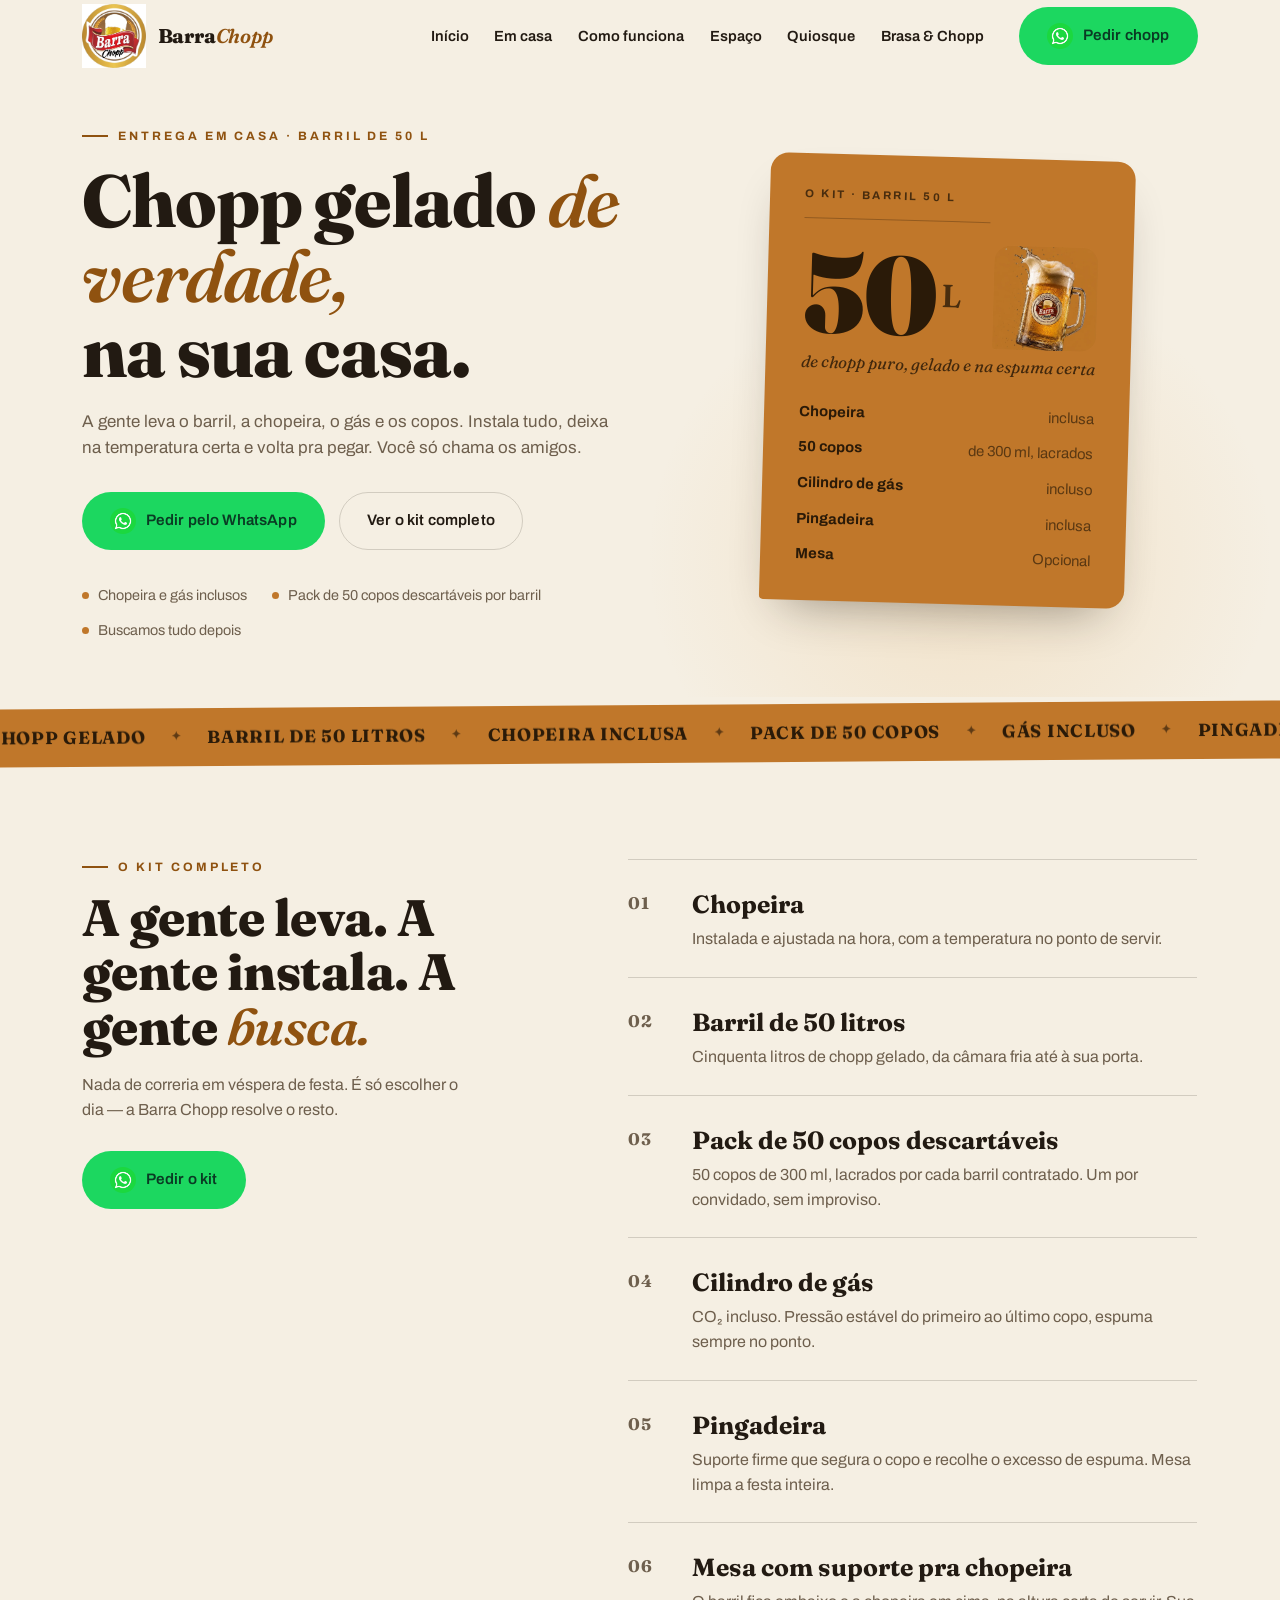
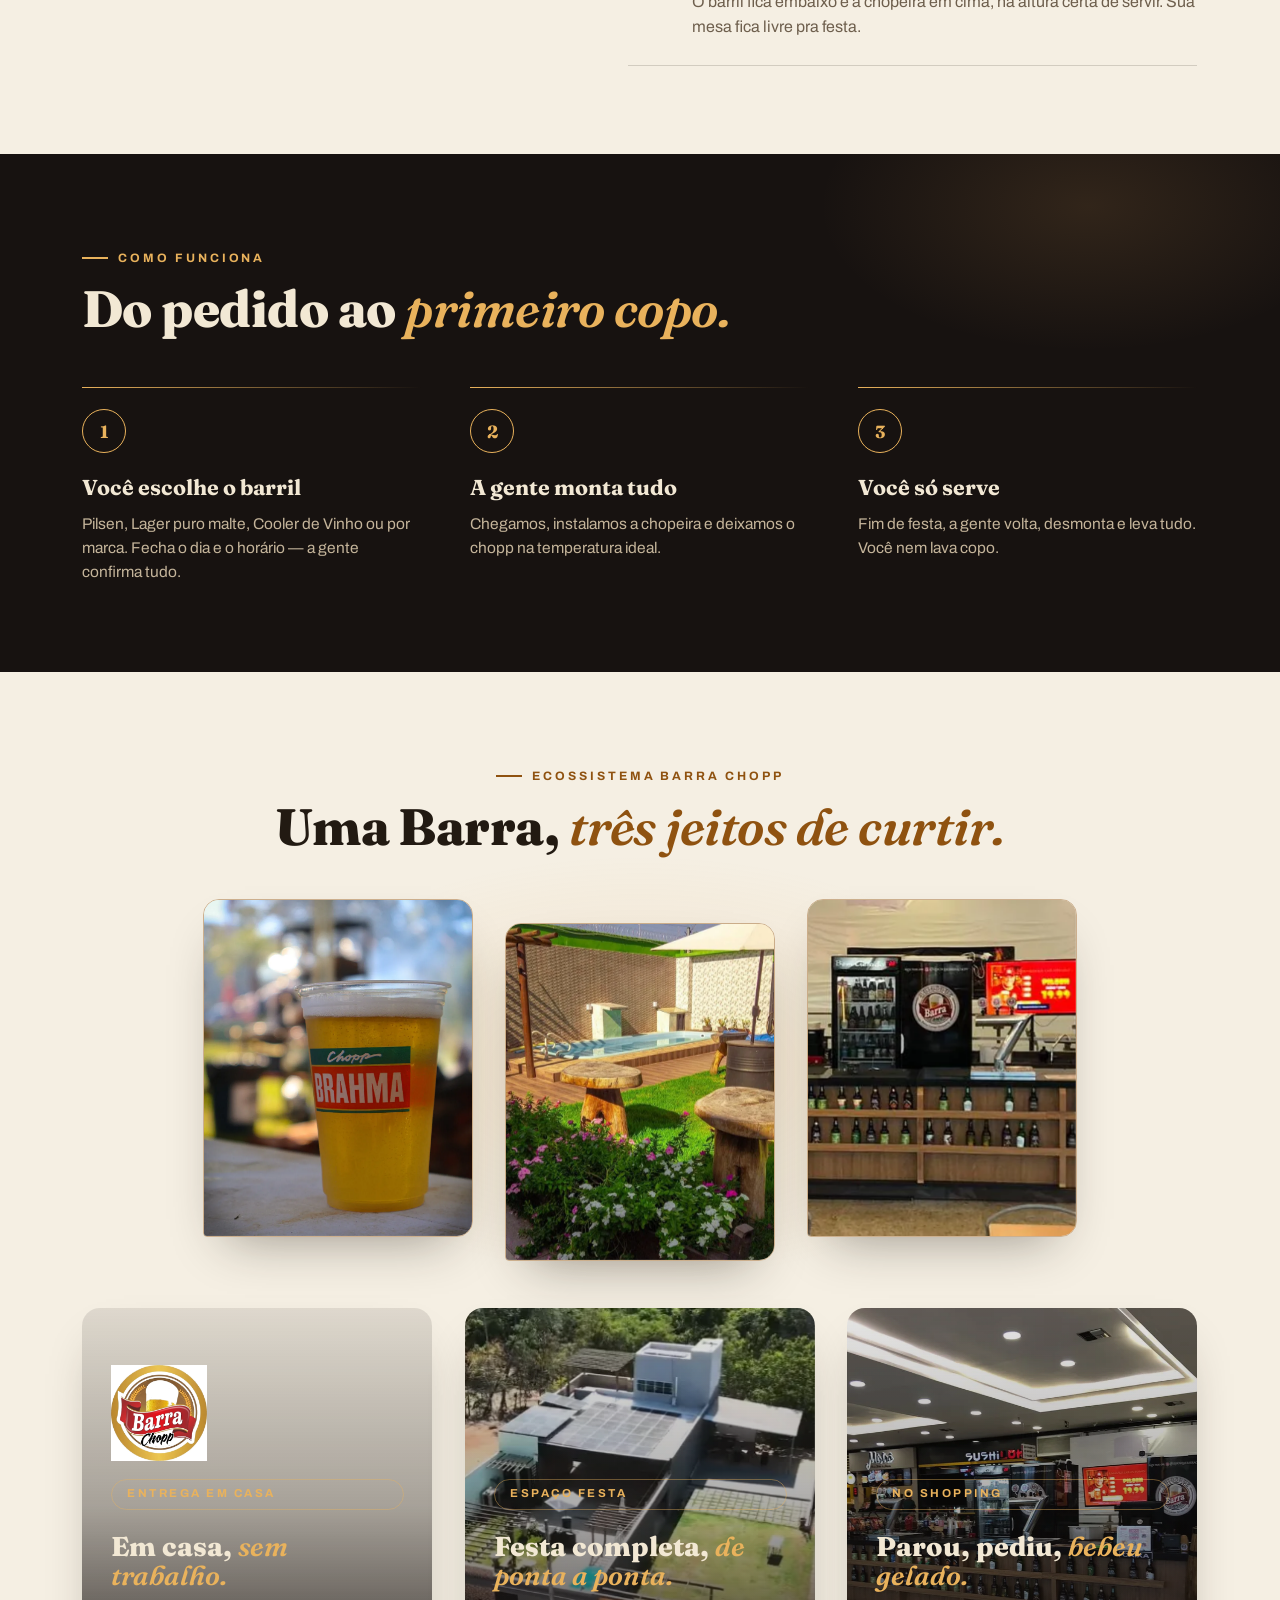
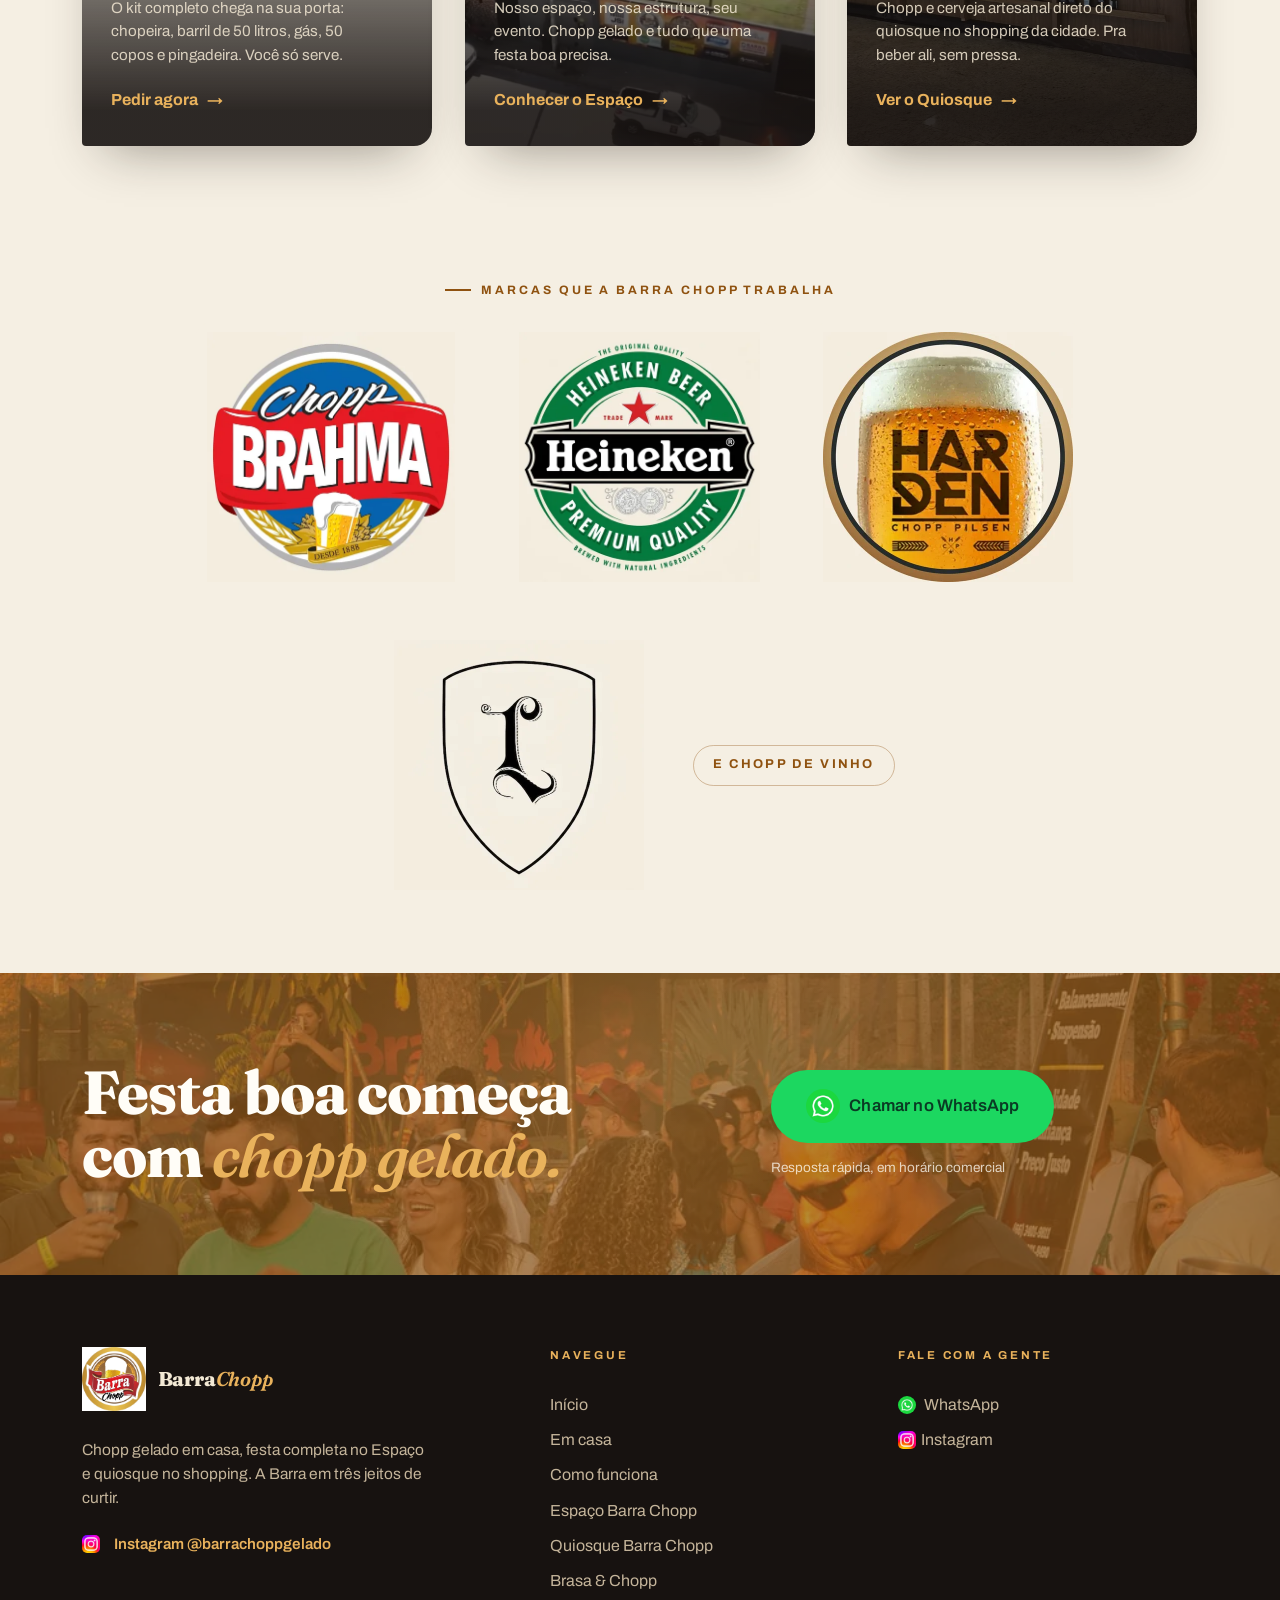
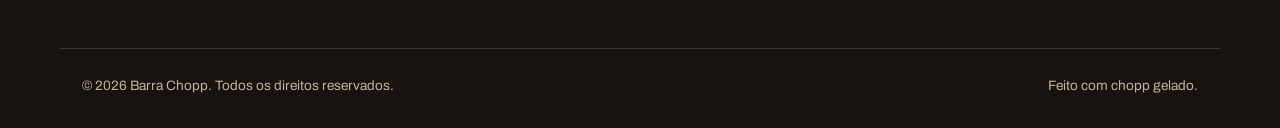
==== commit 71fc42ac: "Fix logo backgrounds and align card photo with 50L Barra Chopp logo keeps its white interior, the Es" ====
--- a/index.html
+++ b/index.html
@@ -77,10 +77,10 @@
           <div class="ticket">
             <div class="ticket-top">
               <span class="ticket-label">O kit · barril 50 L</span>
-              <img class="ticket-media" src="assets/img/card/imagem_cerveja.webp" alt="Caneca de chopp gelado" width="1087" height="1447" fetchpriority="high">
             </div>
             <div class="ticket-big">
               <span class="ticket-num">50</span><span class="ticket-unit">L</span>
+              <img class="ticket-media" src="assets/img/card/imagem_card.webp" alt="Caneca de chopp gelado" width="600" height="799" fetchpriority="high">
             </div>
             <p class="ticket-sub">de chopp puro, gelado e na espuma certa</p>
             <ul class="ticket-list">
@@ -239,7 +239,7 @@
         <a class="eco-panel eco-panel--mid" href="espaco.html" data-reveal style="--d:.08s">
           <img class="eco-panel-bg" src="assets/img/espaco/imageminicial.webp" alt="" width="487" height="432" loading="lazy" decoding="async">
           <span class="eco-panel-shade" aria-hidden="true"></span>
-          <span class="eco-panel-logo"><img src="assets/img/barrachoppespacofesta_logo.webp" alt="Logo Espaço Barra Chopp" width="700" height="510" loading="lazy" decoding="async"></span>
+          <span class="eco-panel-logo"><img src="assets/img/barrachoppespacofesta_logo.webp" alt="Logo Espaço Barra Chopp" width="700" height="700" loading="lazy" decoding="async"></span>
           <span class="tag tag-light">Espaço festa</span>
           <span class="eco-panel-title">Festa completa, <em>de ponta a ponta.</em></span>
           <span class="eco-panel-text">Nosso espaço, nossa estrutura, seu evento. Chopp gelado e tudo que uma festa boa precisa.</span>
@@ -249,7 +249,7 @@
         <a class="eco-panel" href="quiosque.html" data-reveal style="--d:.16s">
           <img class="eco-panel-bg" src="assets/img/quiosque/imageminicial.webp" alt="" width="1100" height="825" loading="lazy" decoding="async">
           <span class="eco-panel-shade" aria-hidden="true"></span>
-          <span class="eco-panel-logo"><img src="assets/img/quiosquebarrachopp_logo.webp" alt="Logo Quiosque Barra Chopp" width="610" height="585" loading="lazy" decoding="async"></span>
+          <span class="eco-panel-logo"><img src="assets/img/quiosquebarrachopp_logo.webp" alt="Logo Quiosque Barra Chopp" width="532" height="531" loading="lazy" decoding="async"></span>
           <span class="tag tag-light">No shopping</span>
           <span class="eco-panel-title">Parou, pediu, <em>bebeu gelado.</em></span>
           <span class="eco-panel-text">Chopp e cerveja artesanal direto do quiosque no shopping da cidade. Pra beber ali, sem pressa.</span>
--- a/assets/css/styles.css
+++ b/assets/css/styles.css
@@ -280,11 +280,12 @@
 .ticket-list b { font-weight: 700; }
 .ticket-list span { color: rgba(42, 26, 8, .68); text-align: right; }
 
+.ticket-big { display: flex; align-items: center; gap: .35rem; }
 .ticket-media {
-  position: absolute; top: 0; right: 0;
-  width: 44%; aspect-ratio: 1/1;
+  width: 104px; height: 104px; flex: none;
+  margin-left: auto;
+  border-radius: 16px 16px 16px 4px;
   object-fit: cover;
-  border-radius: 0 18px 0 0;
 }
 
 .bubbles { position: absolute; inset: 0; overflow: hidden; pointer-events: none; }
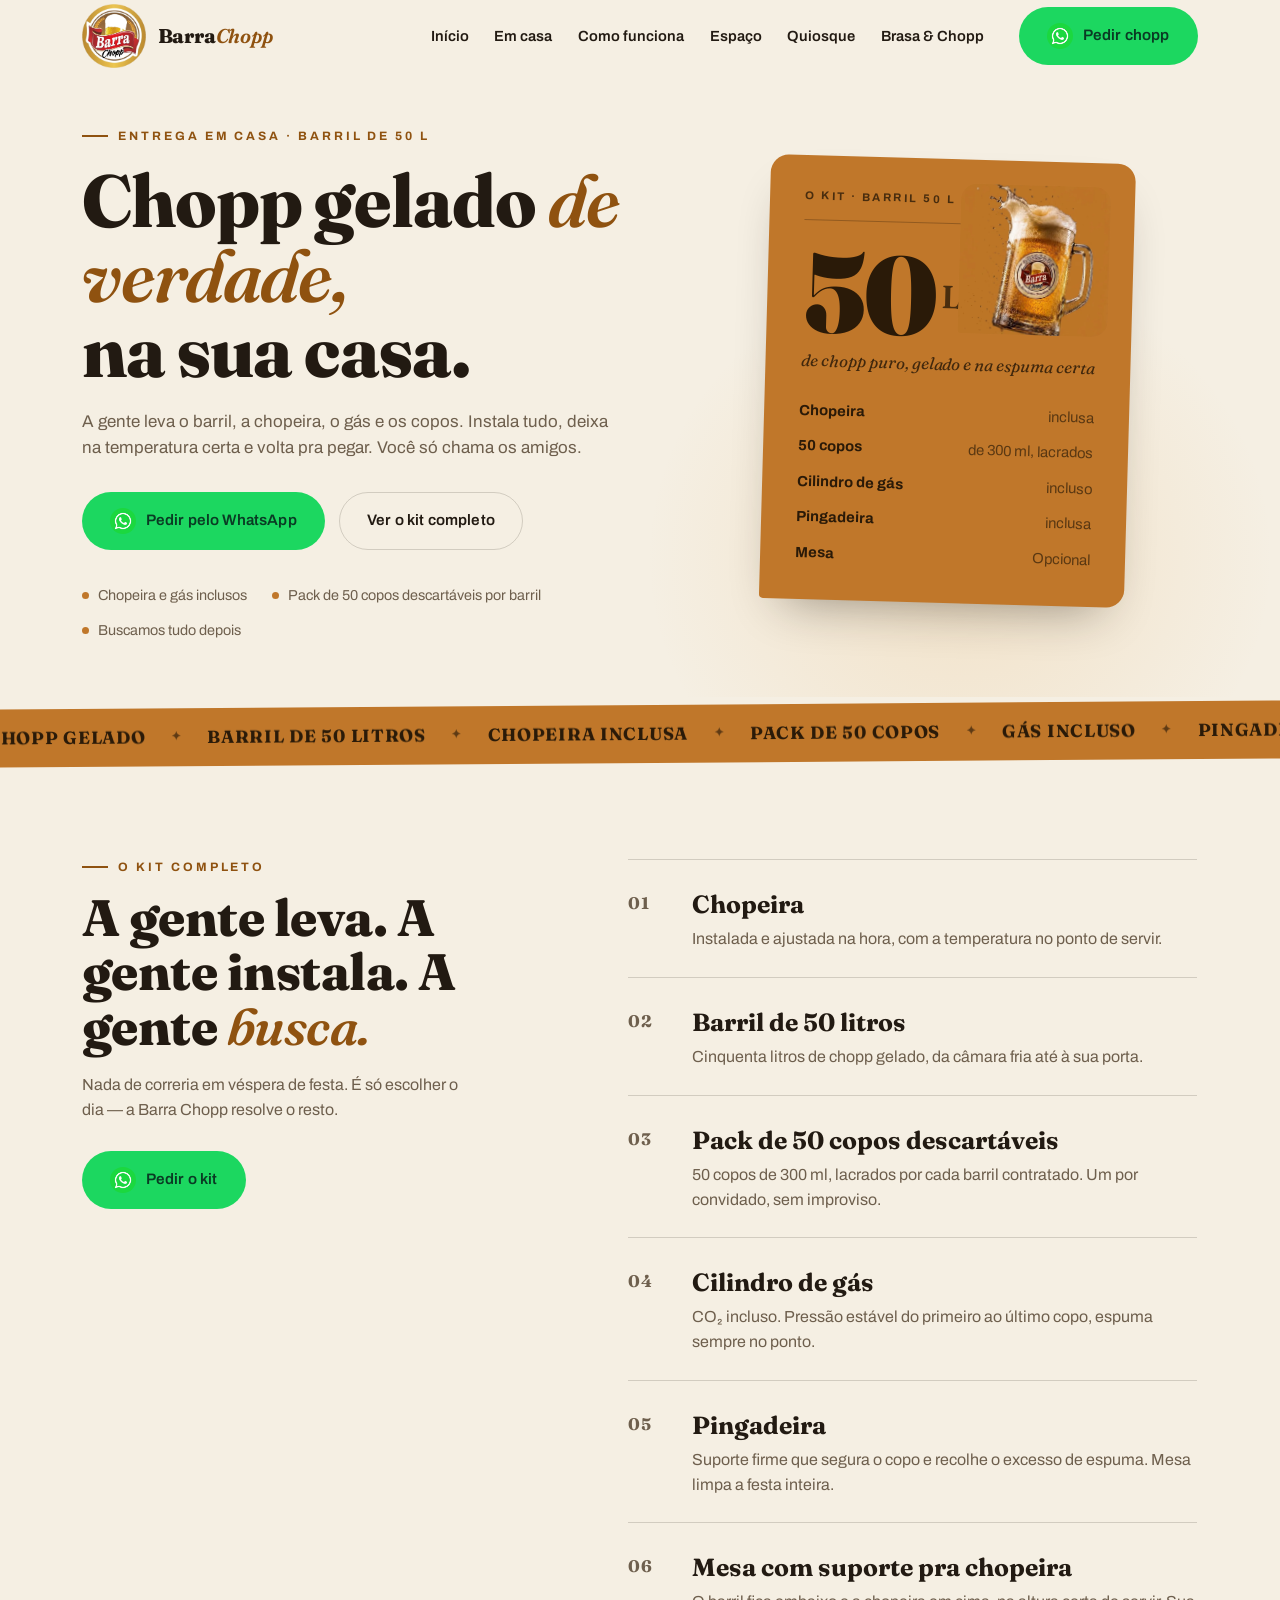
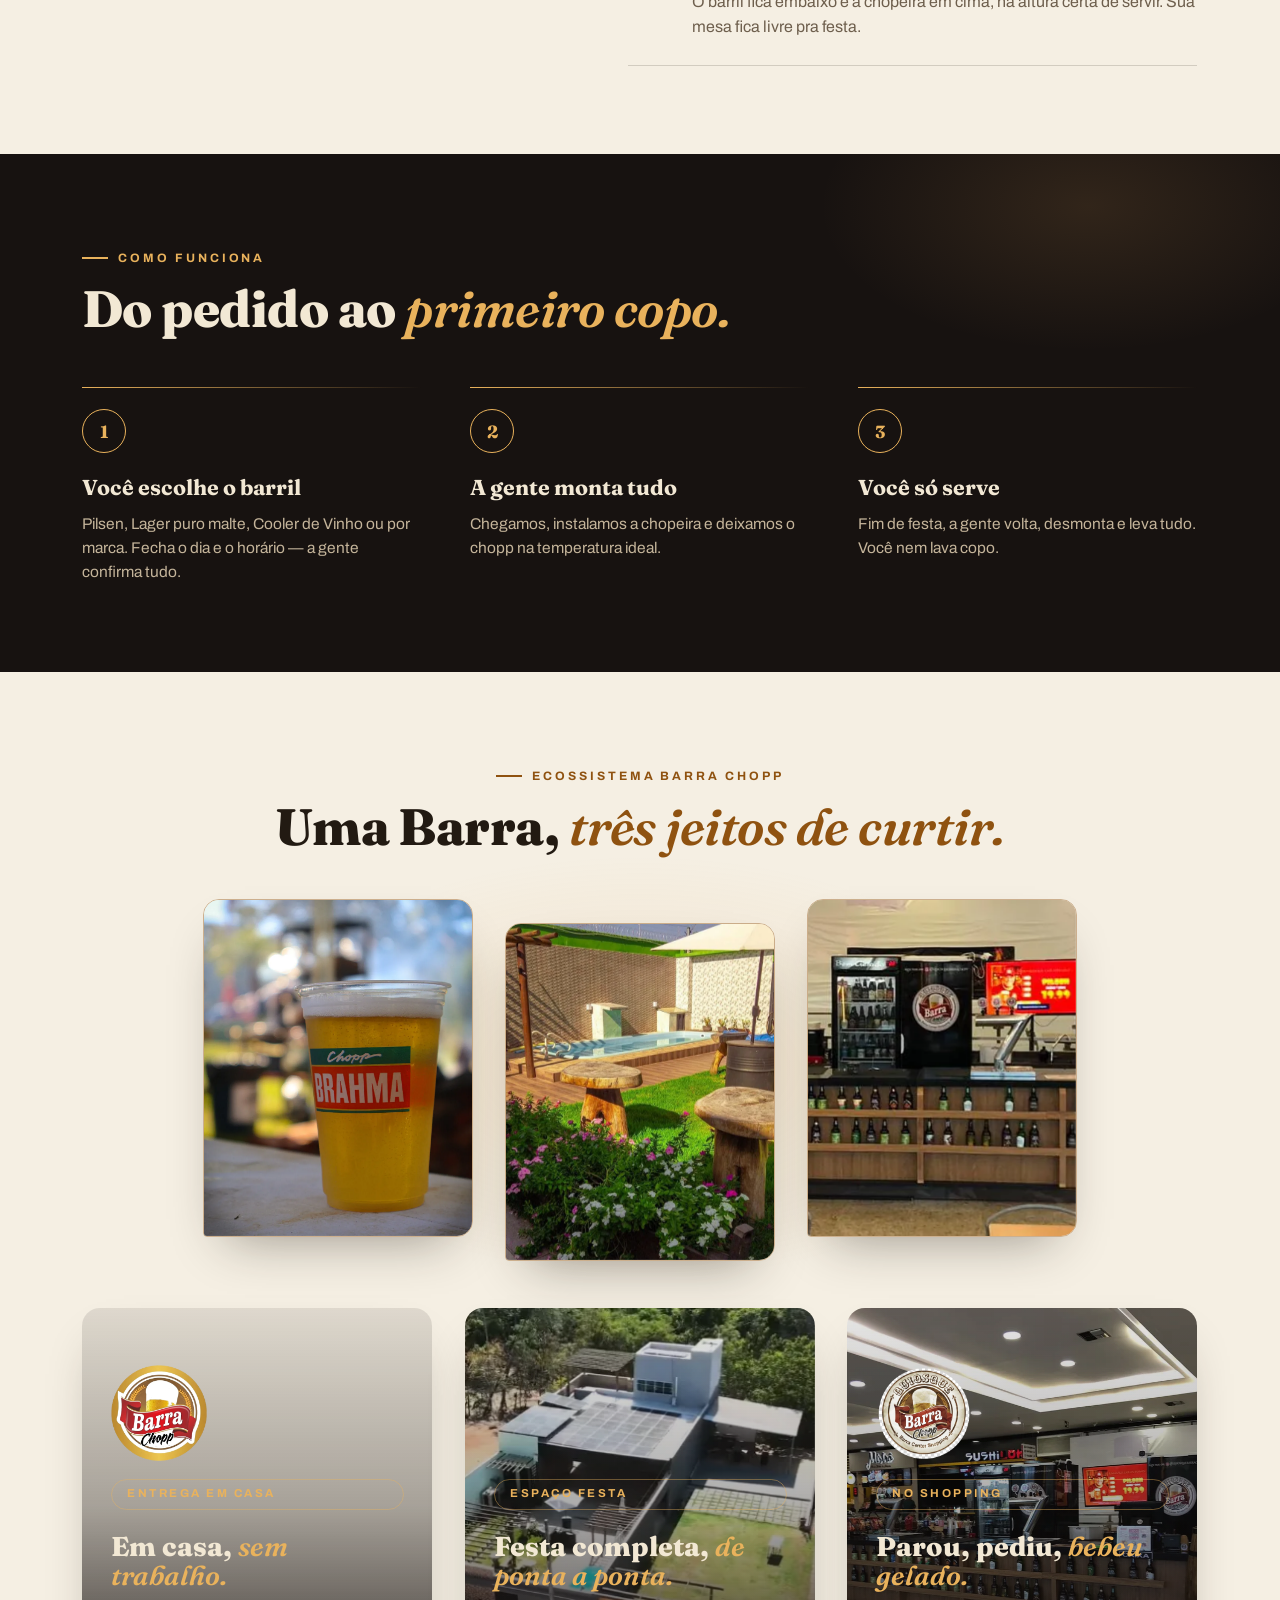
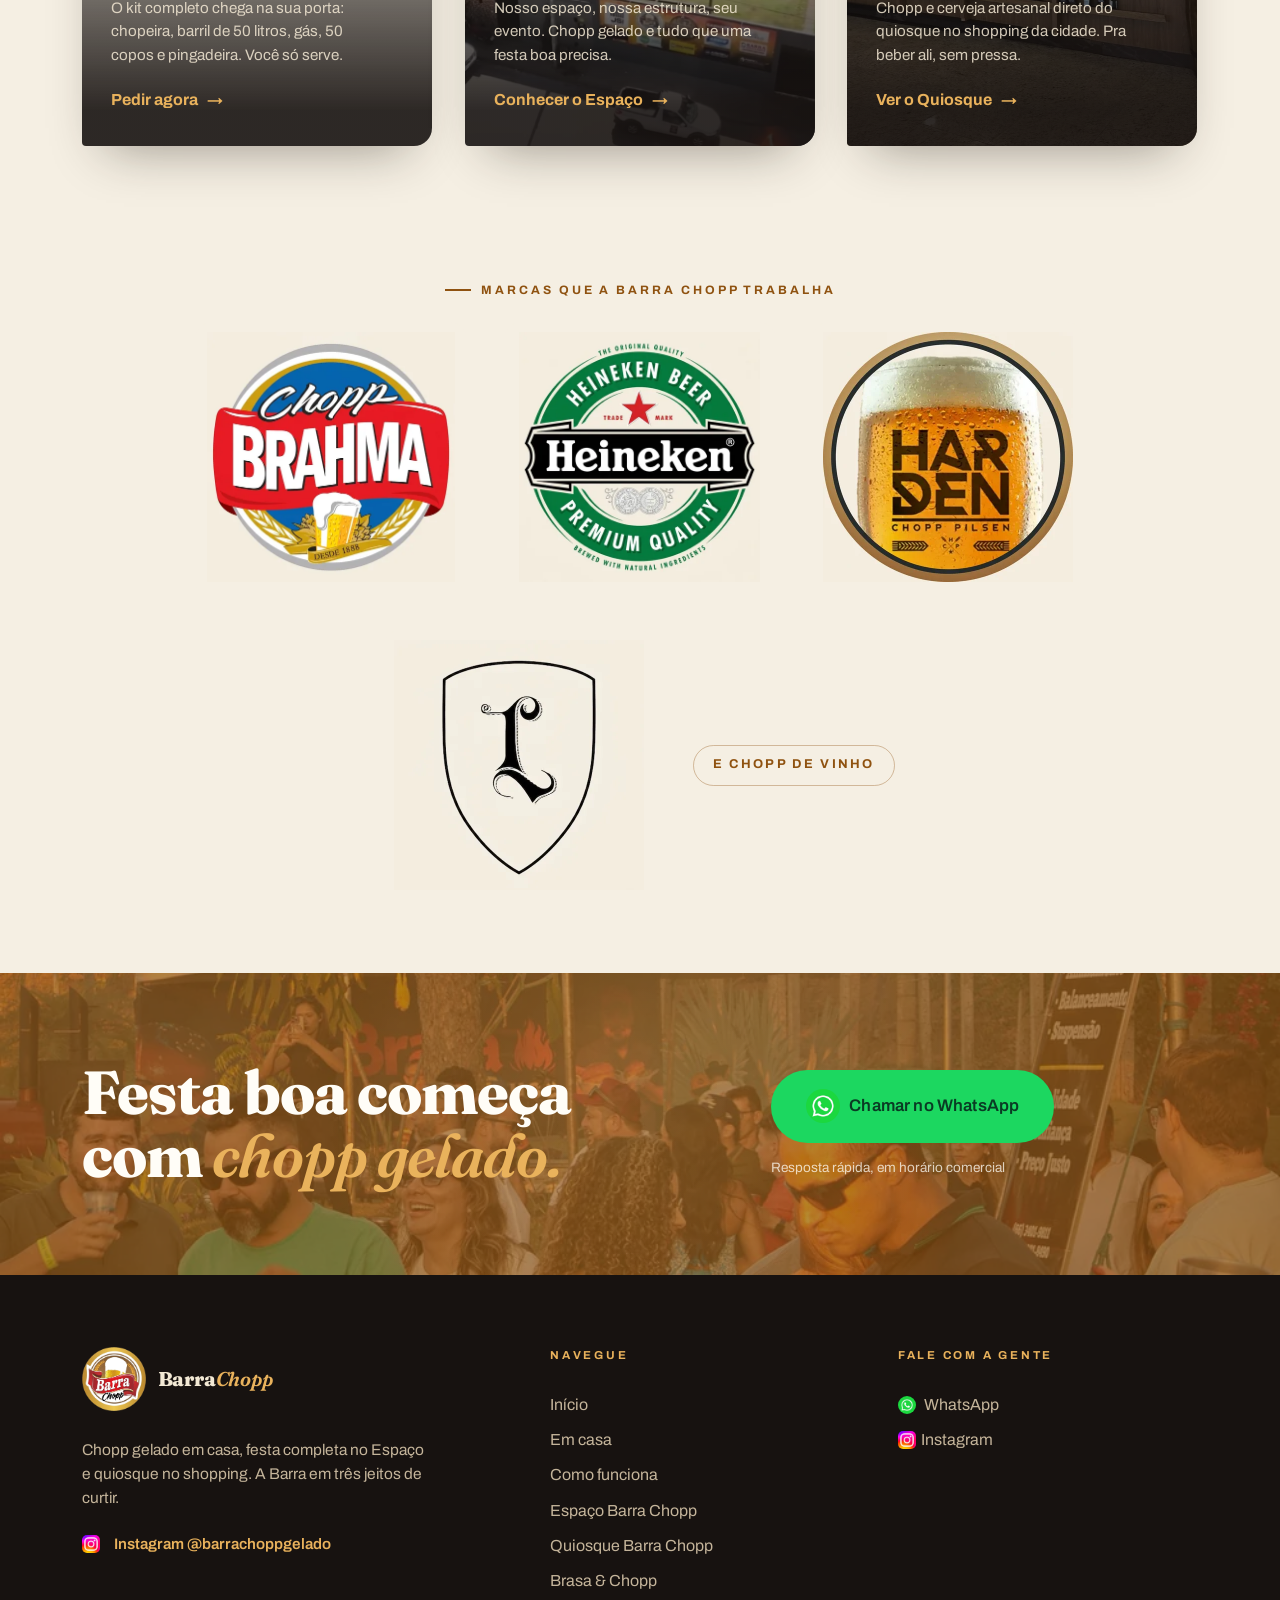
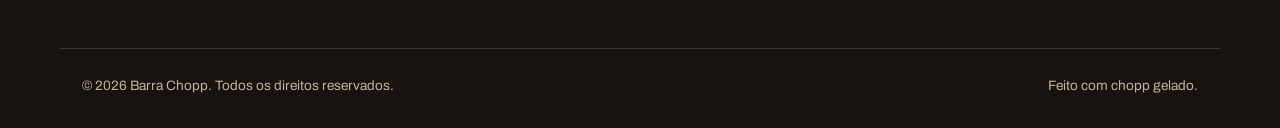
==== commit d26a7176: "Circle Barra Chopp logo, fix Quiosque emblem, enlarge card photo The Barra Chopp mark is now circula" ====
--- a/index.html
+++ b/index.html
@@ -80,7 +80,7 @@
             </div>
             <div class="ticket-big">
               <span class="ticket-num">50</span><span class="ticket-unit">L</span>
-              <img class="ticket-media" src="assets/img/card/imagem_card.webp" alt="Caneca de chopp gelado" width="600" height="799" fetchpriority="high">
+              <img class="ticket-media" src="assets/img/card/card_imagem.webp" alt="Caneca de chopp gelado" width="600" height="799" fetchpriority="high">
             </div>
             <p class="ticket-sub">de chopp puro, gelado e na espuma certa</p>
             <ul class="ticket-list">
@@ -239,7 +239,7 @@
         <a class="eco-panel eco-panel--mid" href="espaco.html" data-reveal style="--d:.08s">
           <img class="eco-panel-bg" src="assets/img/espaco/imageminicial.webp" alt="" width="487" height="432" loading="lazy" decoding="async">
           <span class="eco-panel-shade" aria-hidden="true"></span>
-          <span class="eco-panel-logo"><img src="assets/img/barrachoppespacofesta_logo.webp" alt="Logo Espaço Barra Chopp" width="700" height="700" loading="lazy" decoding="async"></span>
+          <span class="eco-panel-logo eco-panel-logo--espaco"><img src="assets/img/barrachoppespacofesta_logo.webp" alt="Logo Espaço Barra Chopp" width="700" height="700" loading="lazy" decoding="async"></span>
           <span class="tag tag-light">Espaço festa</span>
           <span class="eco-panel-title">Festa completa, <em>de ponta a ponta.</em></span>
           <span class="eco-panel-text">Nosso espaço, nossa estrutura, seu evento. Chopp gelado e tudo que uma festa boa precisa.</span>
@@ -249,7 +249,7 @@
         <a class="eco-panel" href="quiosque.html" data-reveal style="--d:.16s">
           <img class="eco-panel-bg" src="assets/img/quiosque/imageminicial.webp" alt="" width="1100" height="825" loading="lazy" decoding="async">
           <span class="eco-panel-shade" aria-hidden="true"></span>
-          <span class="eco-panel-logo"><img src="assets/img/quiosquebarrachopp_logo.webp" alt="Logo Quiosque Barra Chopp" width="532" height="531" loading="lazy" decoding="async"></span>
+          <span class="eco-panel-logo"><img src="assets/img/quiosquebarrachopp_logo.webp" alt="Logo Quiosque Barra Chopp" width="610" height="579" loading="lazy" decoding="async"></span>
           <span class="tag tag-light">No shopping</span>
           <span class="eco-panel-title">Parou, pediu, <em>bebeu gelado.</em></span>
           <span class="eco-panel-text">Chopp e cerveja artesanal direto do quiosque no shopping da cidade. Pra beber ali, sem pressa.</span>
--- a/assets/css/styles.css
+++ b/assets/css/styles.css
@@ -282,8 +282,8 @@
 
 .ticket-big { display: flex; align-items: center; gap: .35rem; }
 .ticket-media {
-  width: 104px; height: 104px; flex: none;
-  margin-left: auto;
+  position: absolute; top: 1.5rem; right: 1.5rem;
+  width: 150px; height: 150px;
   border-radius: 16px 16px 16px 4px;
   object-fit: cover;
 }
@@ -532,6 +532,8 @@
   display: grid; place-items: center; margin-bottom: 1.8rem;
 }
 .ph-logo img { width: 100%; height: 100%; object-fit: contain; }
+body[data-brand="espaco"] .ph-logo img { width: 135%; height: 135%; }
+.eco-panel-logo--espaco img { width: 135%; height: 135%; }
 
 /* Hero com banner (faixa larga no topo, atrás do menu e da logo) */
 .ph--banner { position: relative; overflow: hidden; padding: 0; }
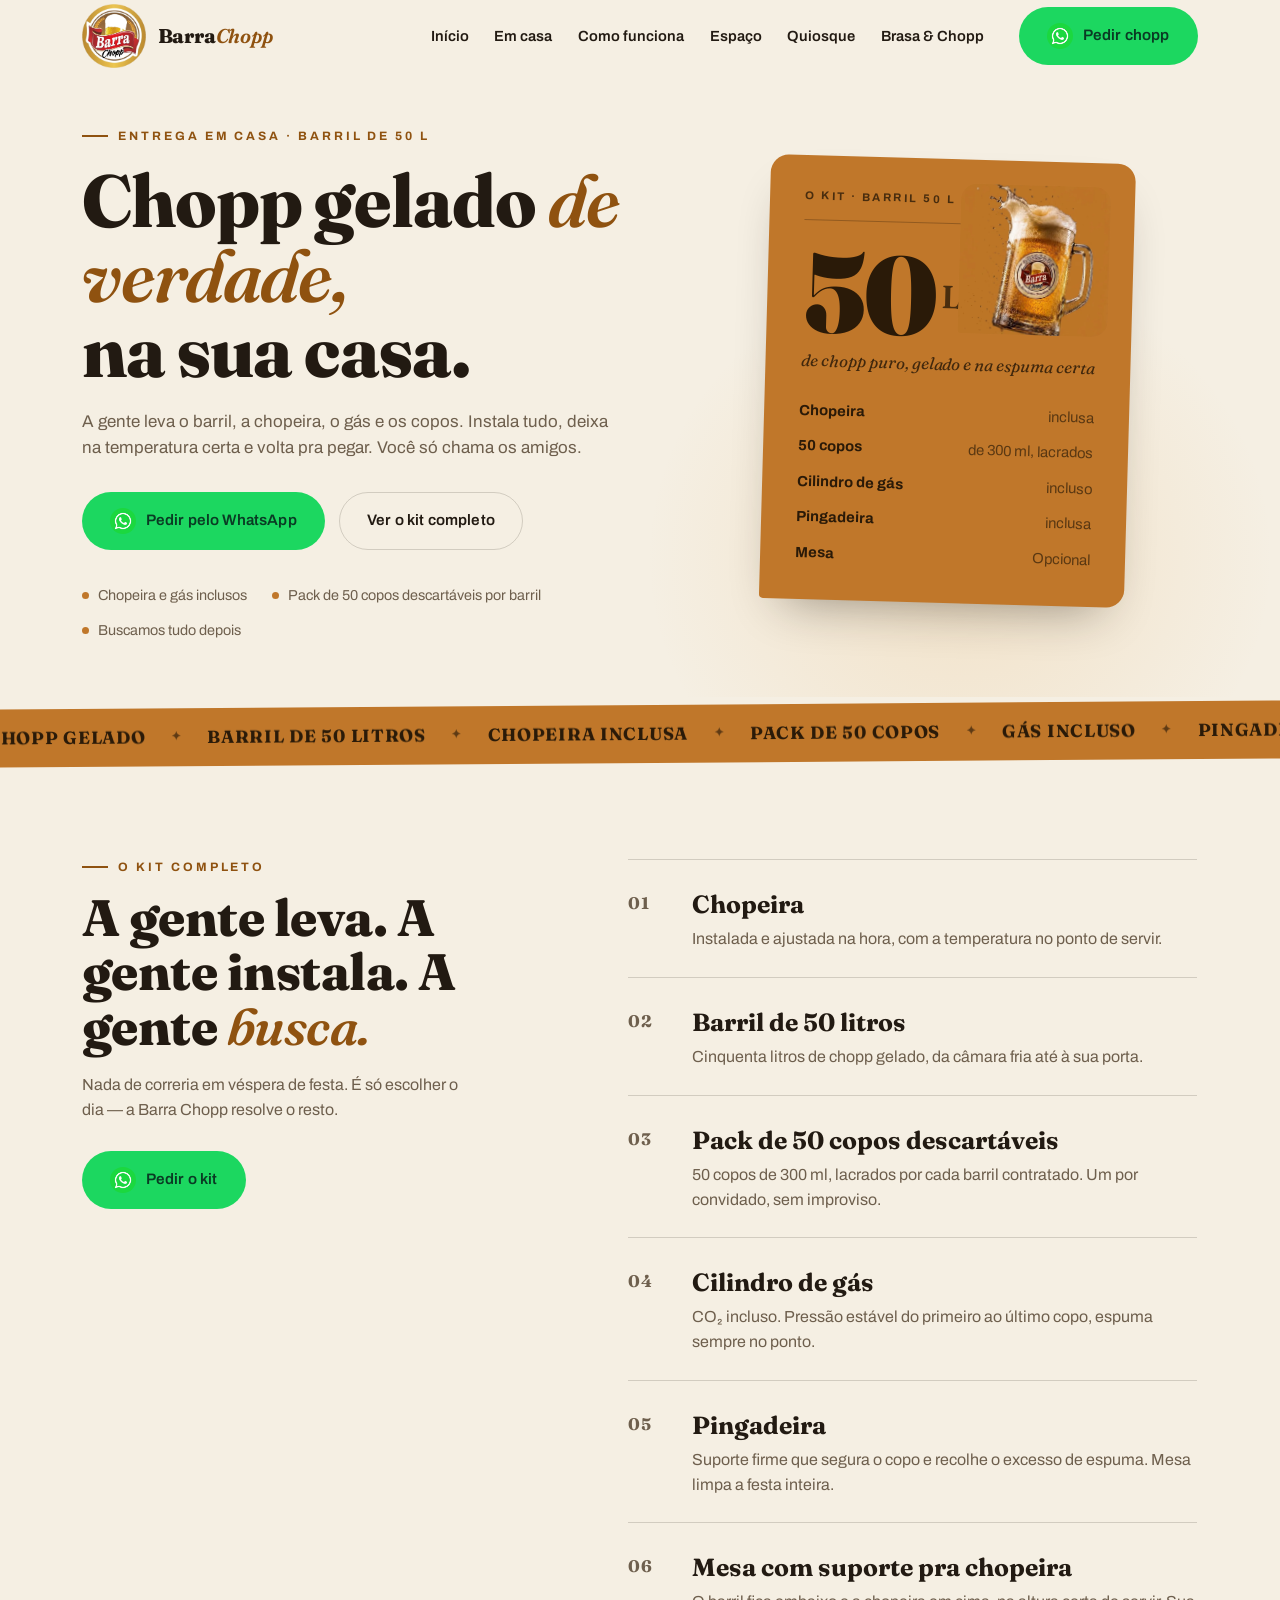
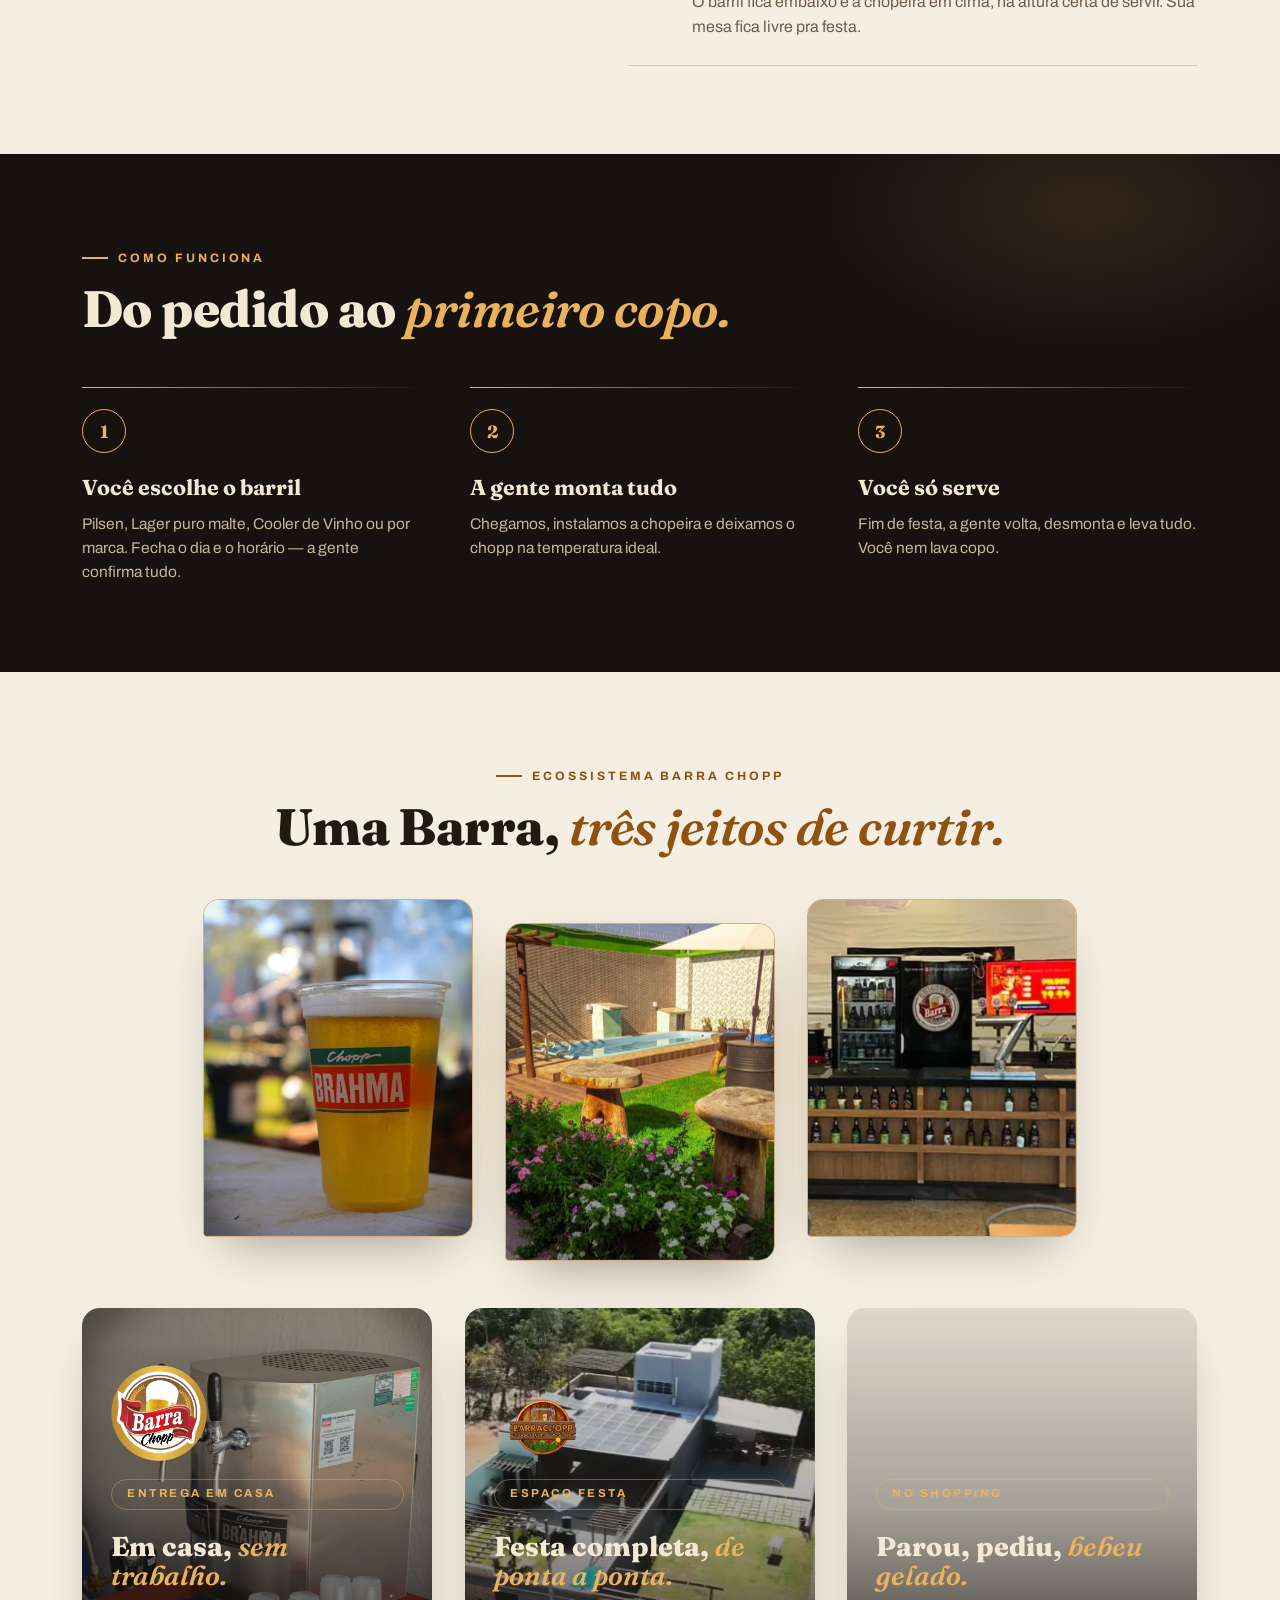
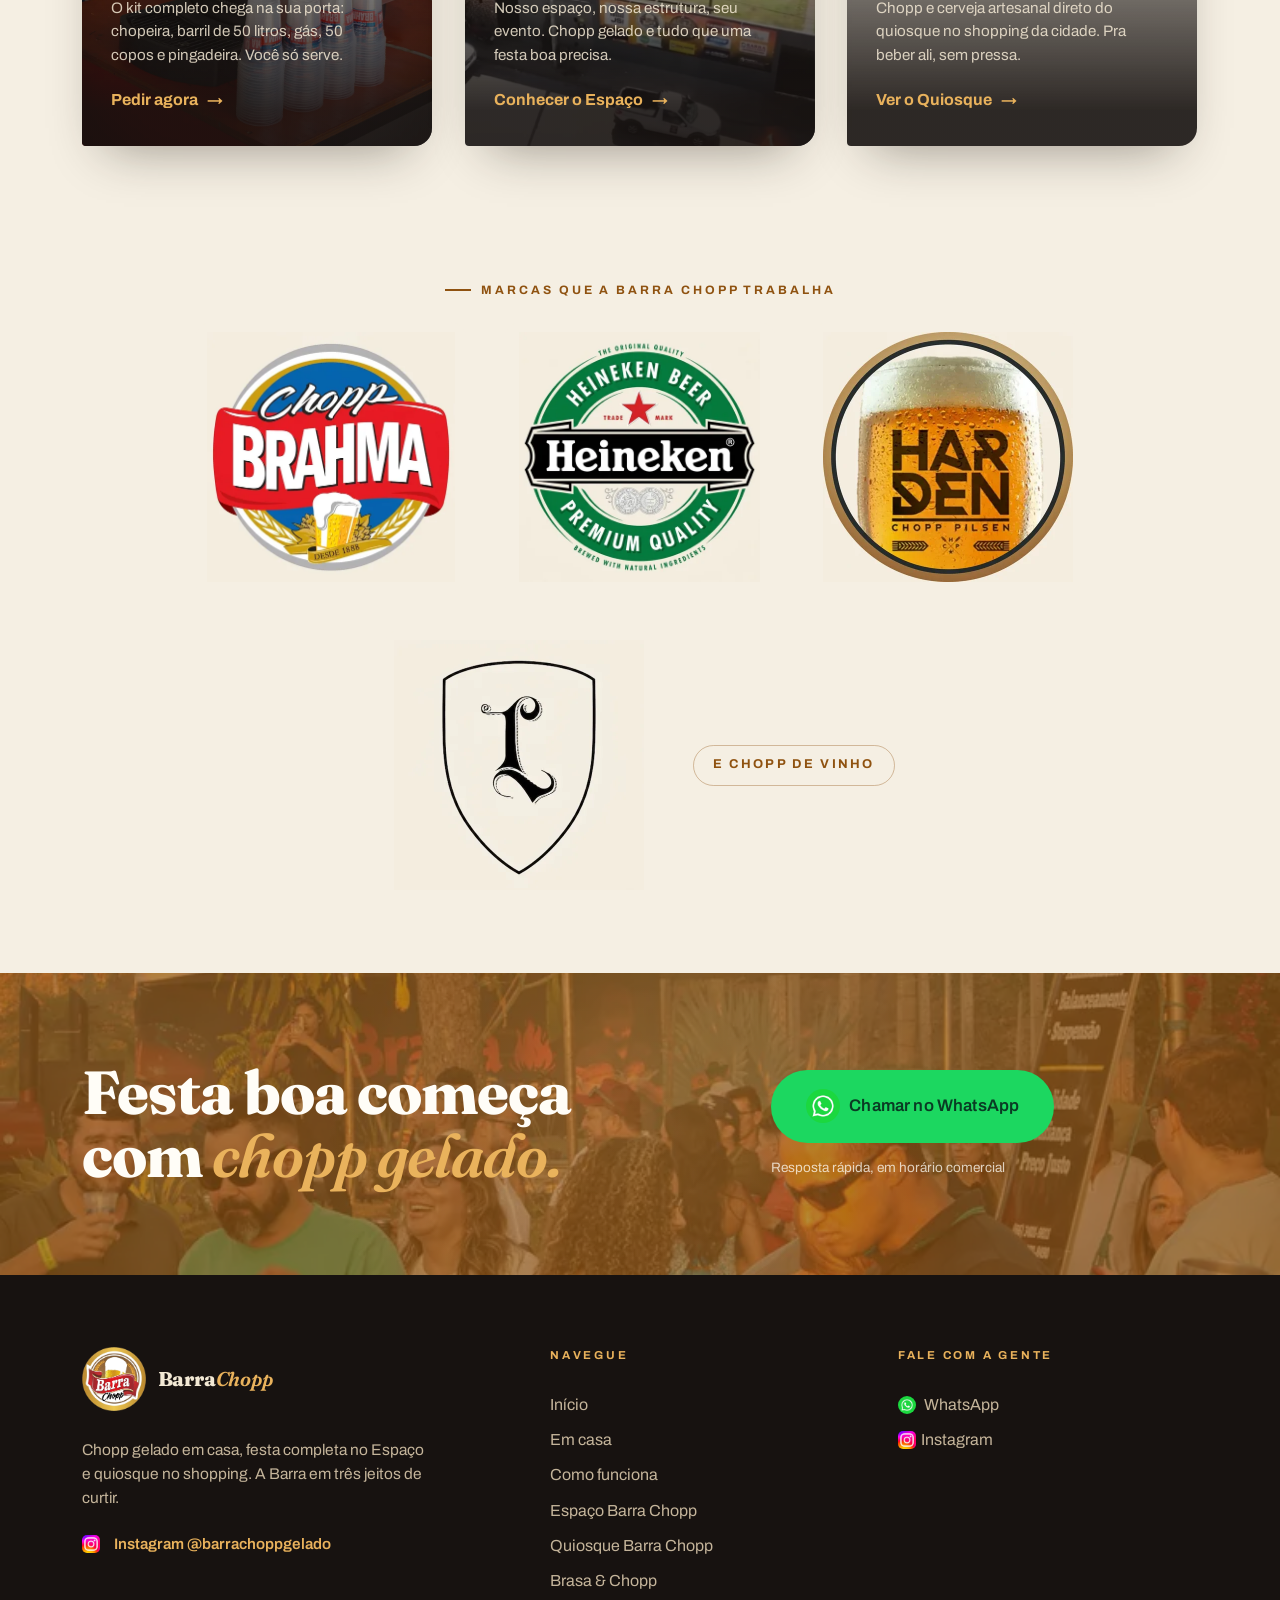
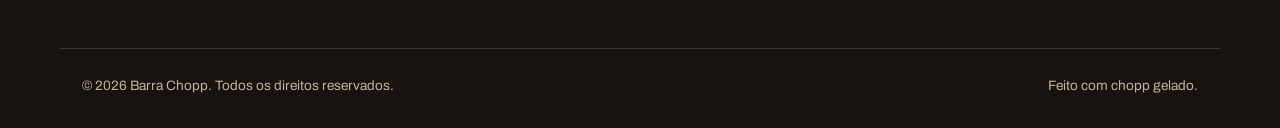
==== commit d3b97764: "Add Quiosque photos and run full senior site audit Adds the Louvada and roleta russa photos to the Q" ====
--- a/index.html
+++ b/index.html
@@ -11,6 +11,7 @@
   <meta property="og:type" content="website">
   <meta property="og:url" content="https://www.barrachopp.com/">
   <meta property="og:image" content="https://www.barrachopp.com/logos/barrachopp_logo.jpg">
+  <link rel="canonical" href="https://www.barrachopp.com/">
   <link rel="icon" type="image/webp" href="assets/img/barrachopp_logo.webp">
   <script>document.documentElement.classList.add("js");</script>
   <link rel="preconnect" href="https://fonts.googleapis.com">
@@ -216,7 +217,7 @@
             <img src="assets/img/barrachopp/imagem_fundo1.webp" alt="" width="1000" height="1332" loading="lazy" decoding="async">
           </a>
           <a class="eco-v-img eco-v-img--mid" href="espaco.html" aria-label="Espaço Barra Chopp">
-            <img src="assets/img/espaco/imagemfundo.webp" alt="" width="852" height="396" loading="lazy" decoding="async">
+            <img src="assets/img/espaco/imagemfundo.webp" alt="" width="720" height="1166" loading="lazy" decoding="async">
           </a>
           <a class="eco-v-img eco-v-img--quiosque" href="quiosque.html" aria-label="Quiosque Barra Chopp">
             <img src="assets/img/quiosque/imagemfundo.webp" alt="" width="1093" height="422" loading="lazy" decoding="async">
--- a/assets/css/styles.css
+++ b/assets/css/styles.css
@@ -252,10 +252,6 @@
   display: inline-block;
   padding-bottom: .9rem; padding-right: 2.2rem;
   border-bottom: 1px solid rgba(42, 26, 8, .3);
-}
-.ticket-note {
-  font-family: var(--font-display); font-style: italic;
-  font-size: .9rem; color: rgba(42, 26, 8, .75);
 }
 .ticket-big { display: flex; align-items: baseline; gap: .35rem; }
 .ticket-num {
@@ -626,6 +622,91 @@
 }
 .story-impact h2 em { font-style: italic; font-weight: 600; color: var(--ph-accent); }
 .story-impact .btn { margin-top: 1.8rem; }
+
+/* ---------- Edições Brasa & Chopp ---------- */
+.edicoes { padding: 1rem 0 5.5rem; }
+.edicoes-head { margin-bottom: 2.8rem; }
+.edicoes-list { display: grid; gap: 2.6rem; }
+.edicao {
+  position: relative;
+  max-width: 580px; margin-inline: auto;
+  border-radius: 22px 22px 22px 6px; overflow: hidden;
+  background: var(--bg-dark); box-shadow: var(--shadow);
+}
+.edicao-head {
+  display: flex; justify-content: space-between; align-items: center;
+  gap: 1rem; padding: 1.15rem 1.4rem;
+}
+.edicao-title {
+  font-family: var(--font-display); font-weight: 800;
+  font-size: 1.4rem; letter-spacing: -.01em; color: var(--text-cream);
+}
+.edicao-title em { font-style: italic; font-weight: 600; color: var(--gold); }
+.carousel { position: relative; }
+.carousel-viewport {
+  overflow: hidden;
+  aspect-ratio: 4/5; max-height: 640px;
+}
+.carousel-track {
+  display: flex;
+  transition: transform .45s var(--ease);
+  will-change: transform;
+}
+.carousel-slide {
+  flex: 0 0 100%;
+  display: grid; place-items: center;
+  background: var(--bg-dark);
+  border: 0; padding: 0; cursor: zoom-in;
+}
+.carousel-slide img { width: 100%; height: 100%; object-fit: cover; }
+.carousel-arrow {
+  position: absolute; top: 50%; transform: translateY(-50%); z-index: 3;
+  width: 44px; height: 44px; border-radius: 50%;
+  border: 0; background: rgba(23, 18, 16, .55); color: #fff;
+  font-size: 1.5rem; line-height: 1; cursor: pointer;
+  display: grid; place-items: center;
+  transition: background-color .2s ease, transform .2s var(--ease);
+}
+.carousel-arrow:hover { background: rgba(23, 18, 16, .82); transform: translateY(-50%) scale(1.06); }
+.carousel-arrow--prev { left: .8rem; }
+.carousel-arrow--next { right: .8rem; }
+.carousel-count {
+  font-size: .75rem; font-weight: 600; color: rgba(242, 232, 212, .9);
+  background: rgba(23, 18, 16, .6); border: 1px solid rgba(242, 232, 212, .15);
+  padding: .3rem .75rem; border-radius: 999px;
+  white-space: nowrap;
+}
+
+/* ---------- Lightbox (tela cheia) ---------- */
+.lightbox {
+  position: fixed; inset: 0; z-index: 90;
+  background: rgba(13, 10, 7, .96);
+  display: grid; place-items: center;
+}
+.lightbox[hidden] { display: none; }
+.lightbox-img {
+  max-width: 92vw; max-height: 88vh;
+  border-radius: 8px; box-shadow: 0 30px 80px rgba(0, 0, 0, .6);
+}
+.lightbox button {
+  position: absolute; z-index: 2;
+  width: 46px; height: 46px; border-radius: 50%;
+  border: 0; cursor: pointer;
+  background: rgba(242, 232, 212, .14); color: var(--text-cream);
+  font-size: 1.4rem; line-height: 1;
+  display: grid; place-items: center;
+  transition: background-color .2s ease;
+}
+.lightbox button:hover { background: rgba(242, 232, 212, .3); }
+.lightbox-label {
+  position: absolute; top: 1.1rem; left: 1.2rem; z-index: 2;
+  background: var(--amber); color: #2a1a08;
+  font-size: .72rem; font-weight: 700; letter-spacing: .2em;
+  text-transform: uppercase; padding: .5rem 1rem; border-radius: 999px;
+}
+.lightbox-close { top: 1.1rem; right: 1.2rem; }
+.lightbox-prev { left: .9rem; top: 50%; transform: translateY(-50%); }
+.lightbox-next { right: .9rem; top: 50%; transform: translateY(-50%); }
 
 /* ---------- Marcas parceiras (brahma / heineken) ---------- */
 .brands { padding: 3.5rem 0 4.5rem; text-align: center; }
@@ -749,6 +830,10 @@
   .nav-cta { margin: 1rem 0 0; width: 100%; justify-content: center; }
 }
 
+@media (max-width: 380px) {
+  .ticket-media { width: 118px; height: 118px; }
+}
+
 @media (max-width: 640px) {
   .eco-v {
     display: flex; align-items: flex-end; justify-content: center;
@@ -759,7 +844,6 @@
   .eco-stroke { display: none; }
   .brands-logo { width: min(30%, 120px); }
   .ticket { padding: 1.6rem 1.6rem 1.8rem; }
-  .stamp { width: 88px; height: 88px; font-size: .85rem; top: -20px; right: -6px; }
   .hero { padding-top: 6.6rem; }
   .kit-item { gap: 1rem; }
   .kit-num { width: 2rem; }
@@ -776,6 +860,7 @@
   html { scroll-behavior: auto; }
   html.js [data-reveal] { opacity: 1; transform: none; transition: none; }
   .bubble { animation: none !important; }
+  .carousel-track { transition: none; }
   .btn, .link-arrow span, .kit-item, .step-num, .footer-col a,
   .nav-link::after, .menu-btn span, .eco-v-img img, .eco-panel-bg,
   .eco-panel { transition: none; }
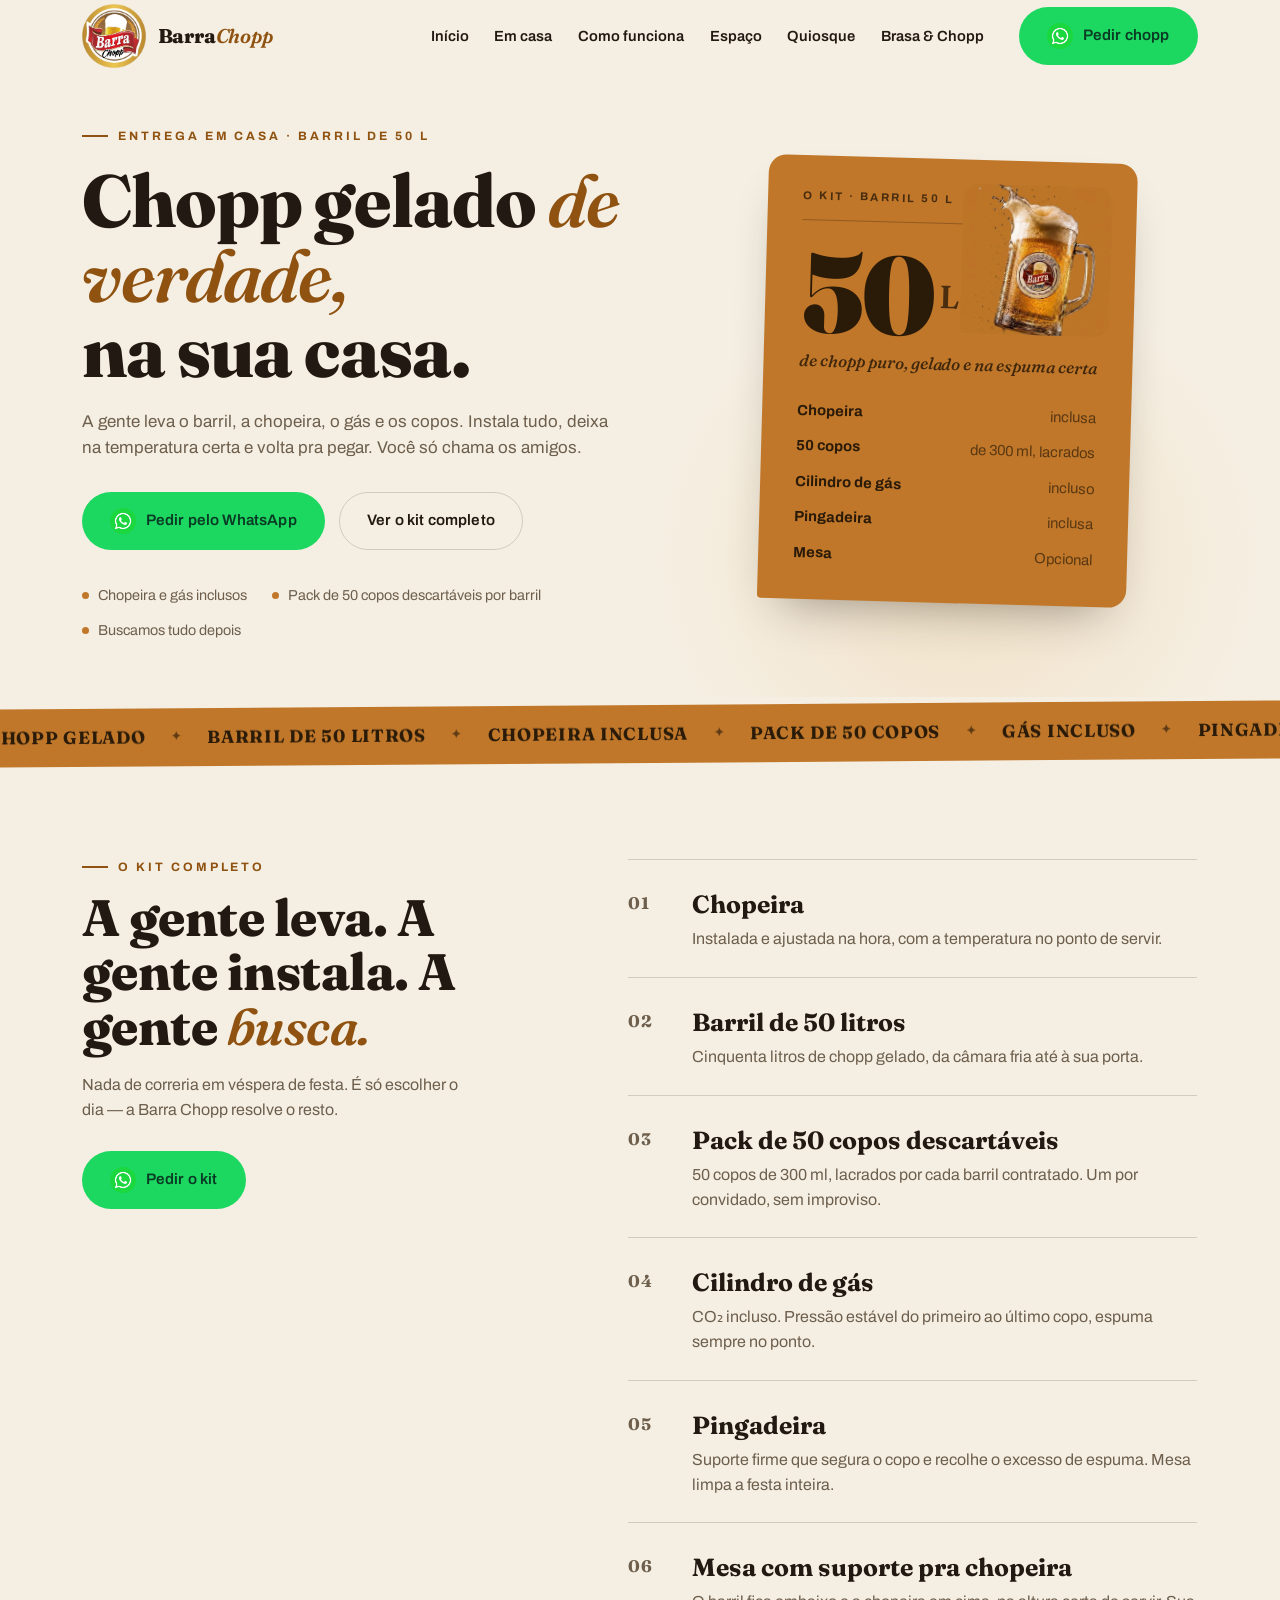
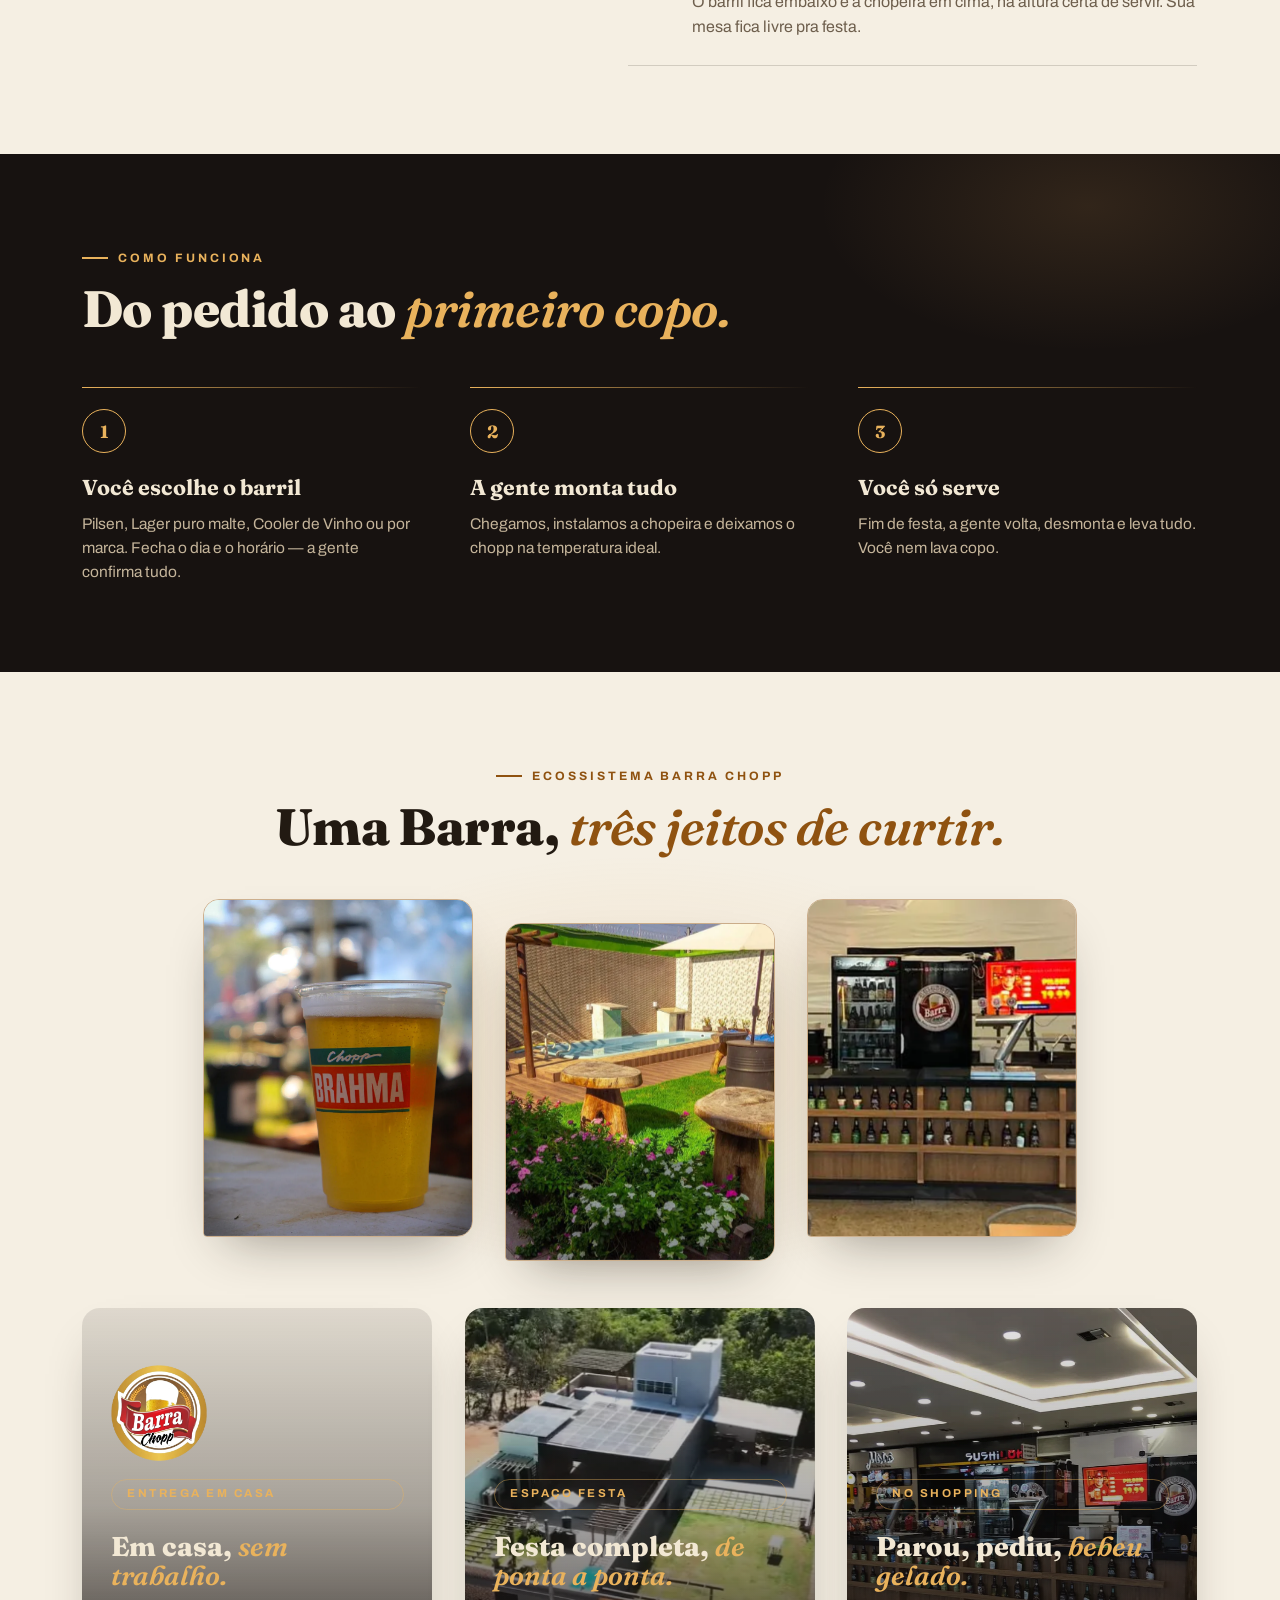
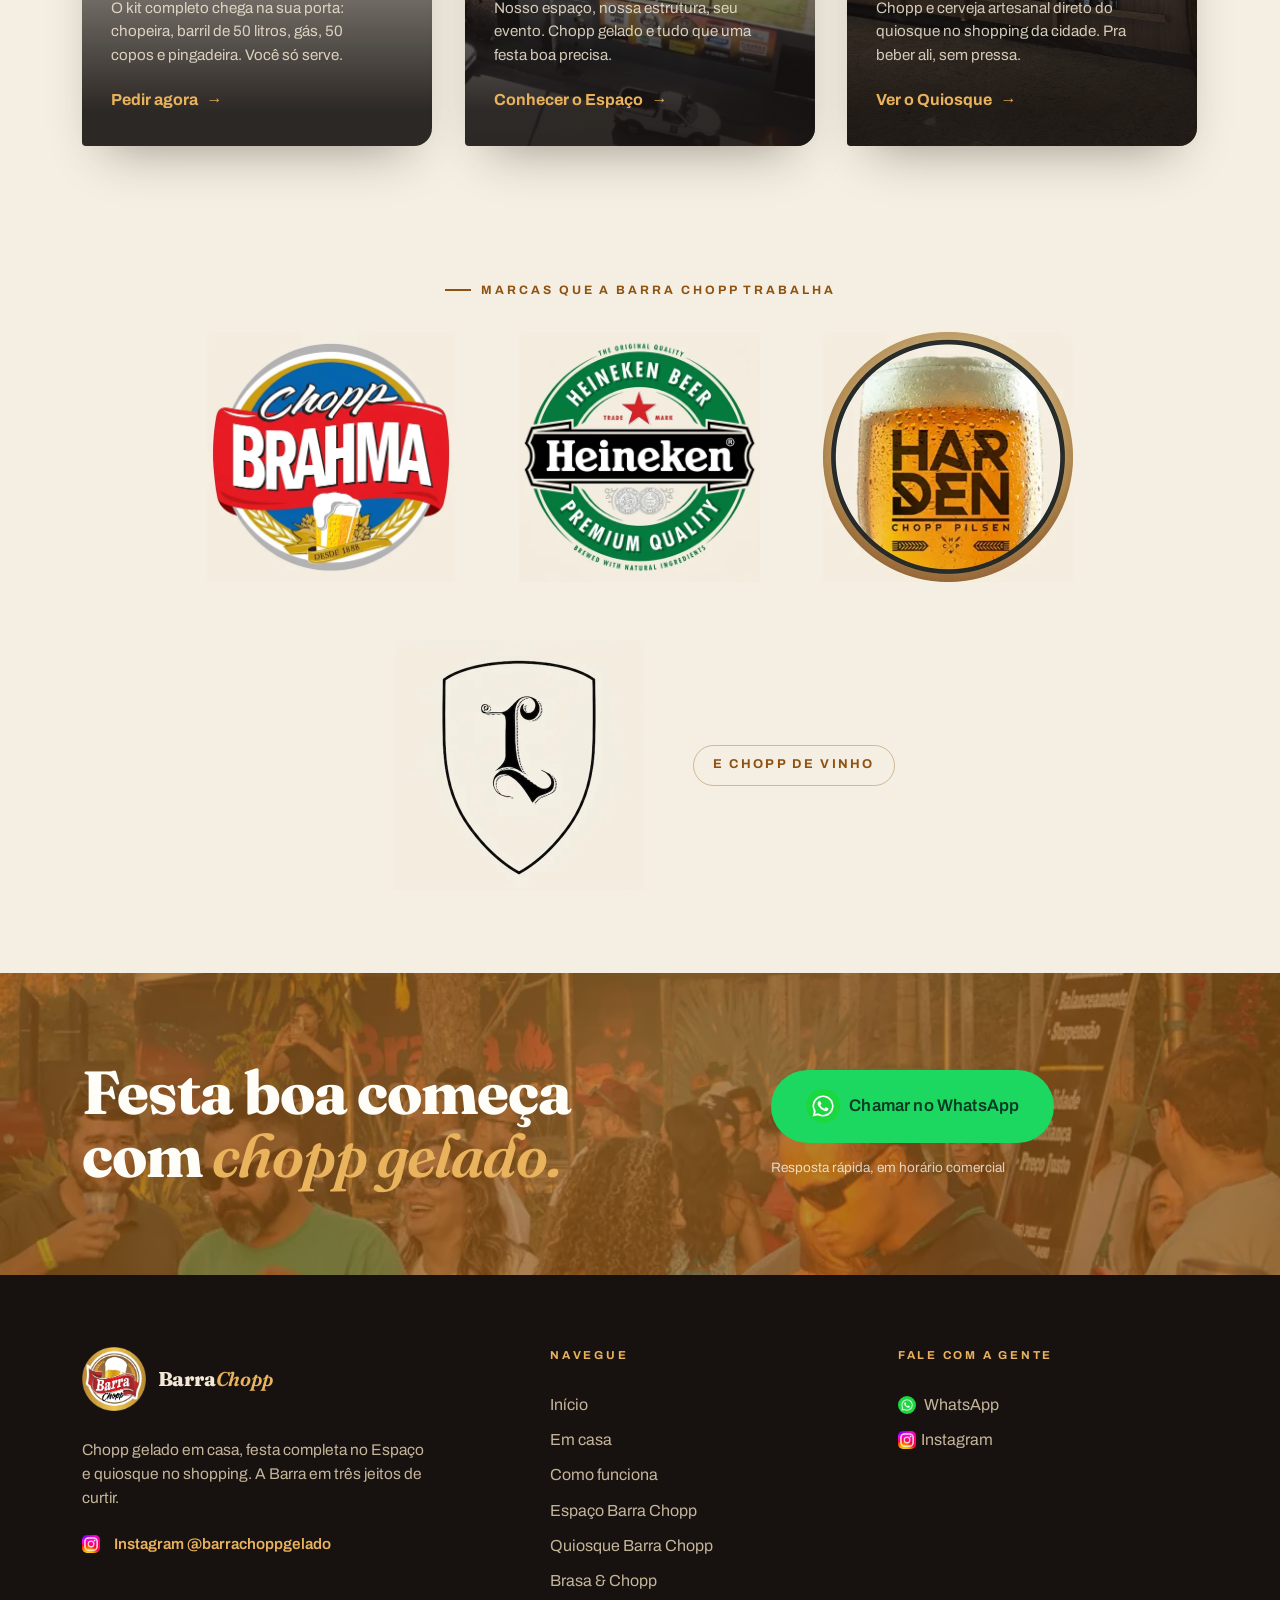
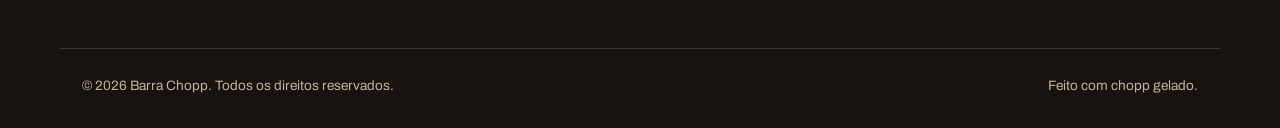
==== commit 759c20ef: "Apply Phase 1 hardening: CSP, SEO and self-hosted fonts Adds Cloudflare _headers with a strict CSP (" ====
--- a/index.html
+++ b/index.html
@@ -14,9 +14,35 @@
   <link rel="canonical" href="https://www.barrachopp.com/">
   <link rel="icon" type="image/webp" href="assets/img/barrachopp_logo.webp">
   <script>document.documentElement.classList.add("js");</script>
-  <link rel="preconnect" href="https://fonts.googleapis.com">
-  <link rel="preconnect" href="https://fonts.gstatic.com" crossorigin>
-  <link rel="stylesheet" href="https://fonts.googleapis.com/css2?family=Fraunces:ital,opsz,wght@0,9..144,500..900;1,9..144,500..700&family=Archivo:wght@400;500;600;700&display=swap">
+  <script type="application/ld+json">
+  {
+    "@context": "https://schema.org",
+    "@type": "BarOrPub",
+    "name": "Barra Chopp",
+    "url": "https://www.barrachopp.com/",
+    "logo": "https://www.barrachopp.com/logos/barrachopp_logo.jpg",
+    "image": "https://www.barrachopp.com/logos/barrachopp_logo.jpg",
+    "telephone": "+556684373181",
+    "priceRange": "$$",
+    "address": {
+      "@type": "PostalAddress",
+      "streetAddress": "Av. Senador Valdon Varjão, S/N, Jardim Araguaia",
+      "addressLocality": "Barra do Garças",
+      "addressRegion": "MT",
+      "postalCode": "78.600-000",
+      "addressCountry": "BR"
+    },
+    "sameAs": [
+      "https://www.instagram.com/barrachoppgelado/",
+      "https://www.instagram.com/espaco.barrachopp/",
+      "https://www.instagram.com/quiosquebarrachopp/"
+    ],
+    "department": [
+      { "@type": "BarOrPub", "name": "Espaço Barra Chopp", "url": "https://www.barrachopp.com/espaco" },
+      { "@type": "BarOrPub", "name": "Quiosque Barra Chopp", "url": "https://www.barrachopp.com/quiosque" }
+    ]
+  }
+  </script>
   <link rel="stylesheet" href="assets/css/styles.css">
   <script defer src="assets/js/main.js"></script>
 </head>
--- a/assets/css/styles.css
+++ b/assets/css/styles.css
@@ -6,6 +6,32 @@
    Performance: animações só com transform/opacity,
    reveals via IntersectionObserver, sem bibliotecas.
    ========================================================== */
+
+/* Fontes self-hosted (sem request externo) */
+@font-face {
+  font-family: "Fraunces";
+  font-style: normal;
+  font-weight: 500 900;
+  font-display: swap;
+  src: url("../fonts/fraunces-latin.woff2") format("woff2");
+  unicode-range: U+0000-00FF, U+0131, U+0152-0153, U+02BB-02BC, U+02C6, U+02DA, U+02DC, U+0304, U+0308, U+0329, U+2000-206F, U+20AC, U+2122, U+2191, U+2193, U+2212, U+2215, U+FEFF, U+FFFD;
+}
+@font-face {
+  font-family: "Fraunces";
+  font-style: italic;
+  font-weight: 500 700;
+  font-display: swap;
+  src: url("../fonts/fraunces-italic-latin.woff2") format("woff2");
+  unicode-range: U+0000-00FF, U+0131, U+0152-0153, U+02BB-02BC, U+02C6, U+02DA, U+02DC, U+0304, U+0308, U+0329, U+2000-206F, U+20AC, U+2122, U+2191, U+2193, U+2212, U+2215, U+FEFF, U+FFFD;
+}
+@font-face {
+  font-family: "Archivo";
+  font-style: normal;
+  font-weight: 400 700;
+  font-display: swap;
+  src: url("../fonts/archivo-latin.woff2") format("woff2");
+  unicode-range: U+0000-00FF, U+0131, U+0152-0153, U+02BB-02BC, U+02C6, U+02DA, U+02DC, U+0304, U+0308, U+0329, U+2000-206F, U+20AC, U+2122, U+2191, U+2193, U+2212, U+2215, U+FEFF, U+FFFD;
+}
 
 :root {
   --font-display: "Fraunces", Georgia, "Times New Roman", serif;
@@ -793,6 +819,10 @@
   .story-video { margin-top: 3.2rem; }
   .story-impact { margin-top: 6.5rem; }
 
+  /* Quiosque: fotos em largura única e bem renderizadas no PC */
+  body[data-brand="quiosque"] .story-fig { max-width: 640px; }
+  body[data-brand="quiosque"] .story-fig img { max-height: none; }
+
   /* Marcas do mesmo tamanho das 3 fotos do ecossistema */
   .brands-logo { width: clamp(190px, 22vw, 270px); }
 }
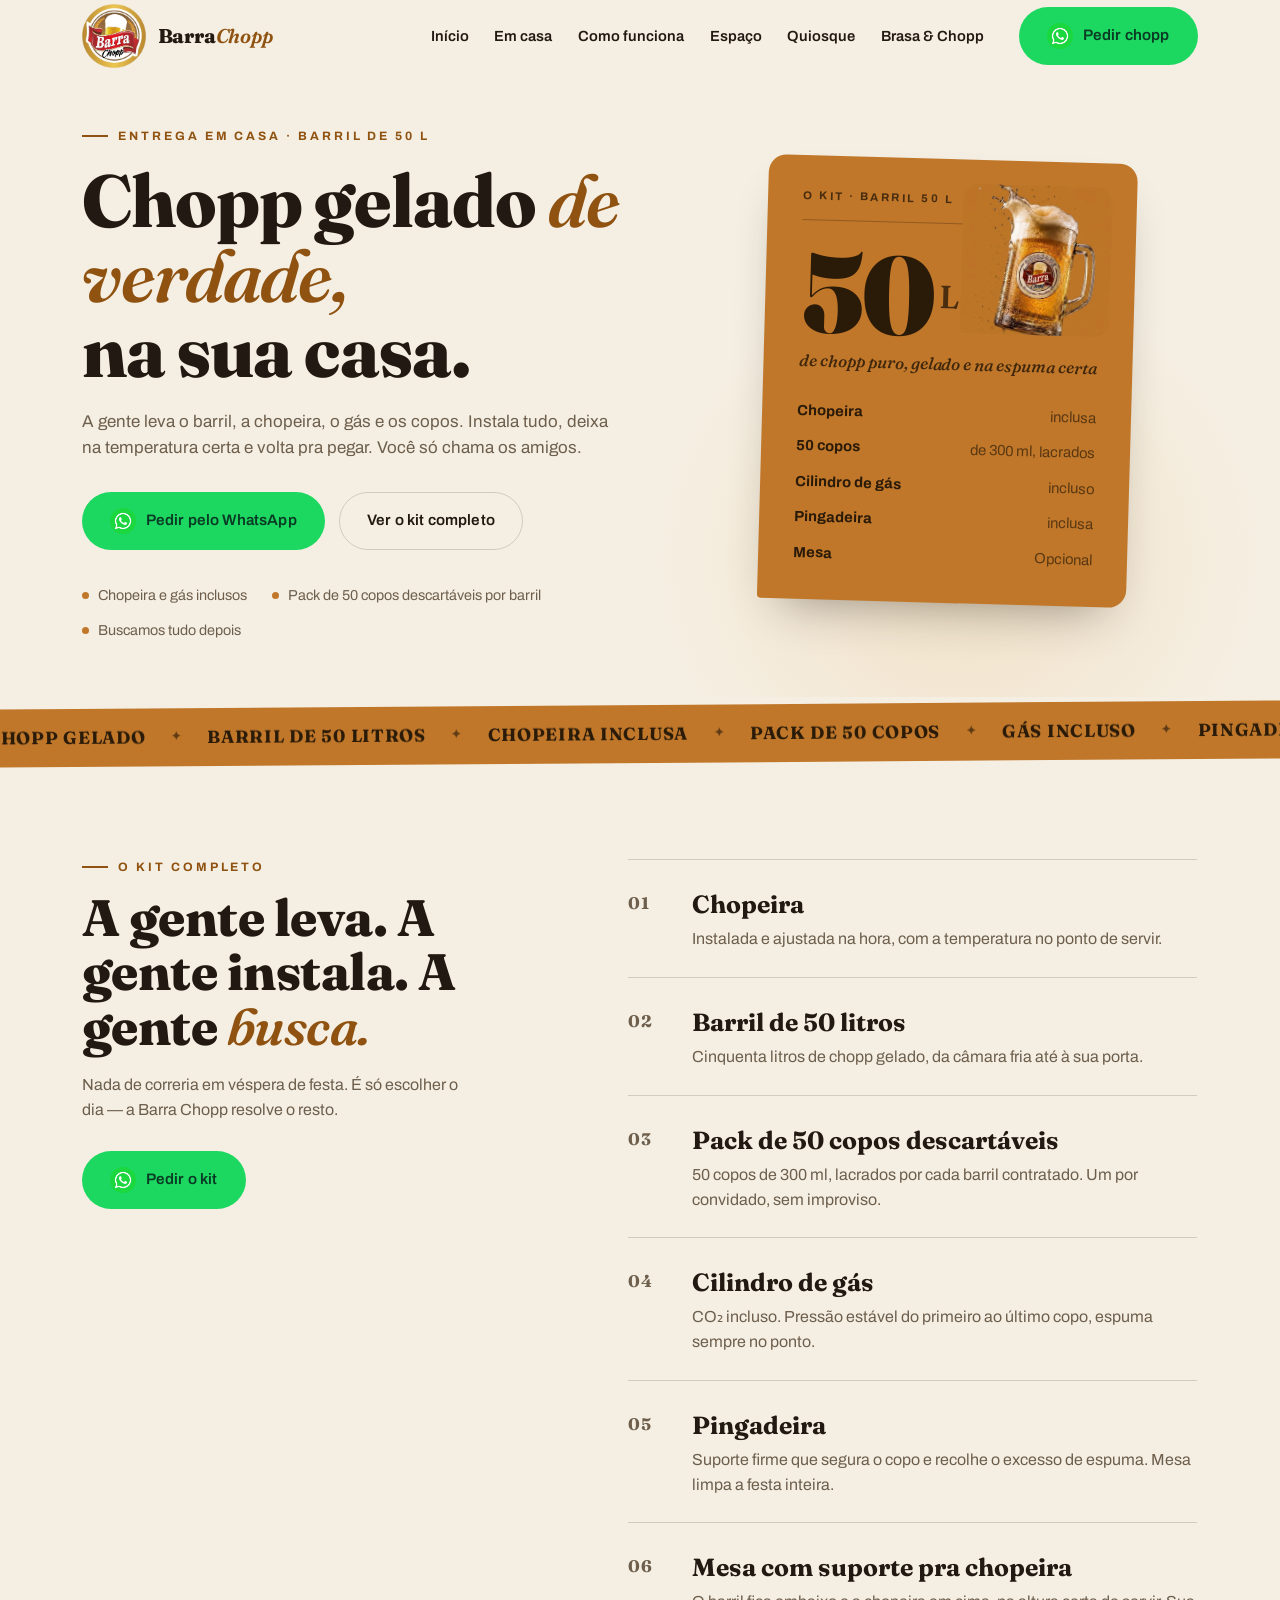
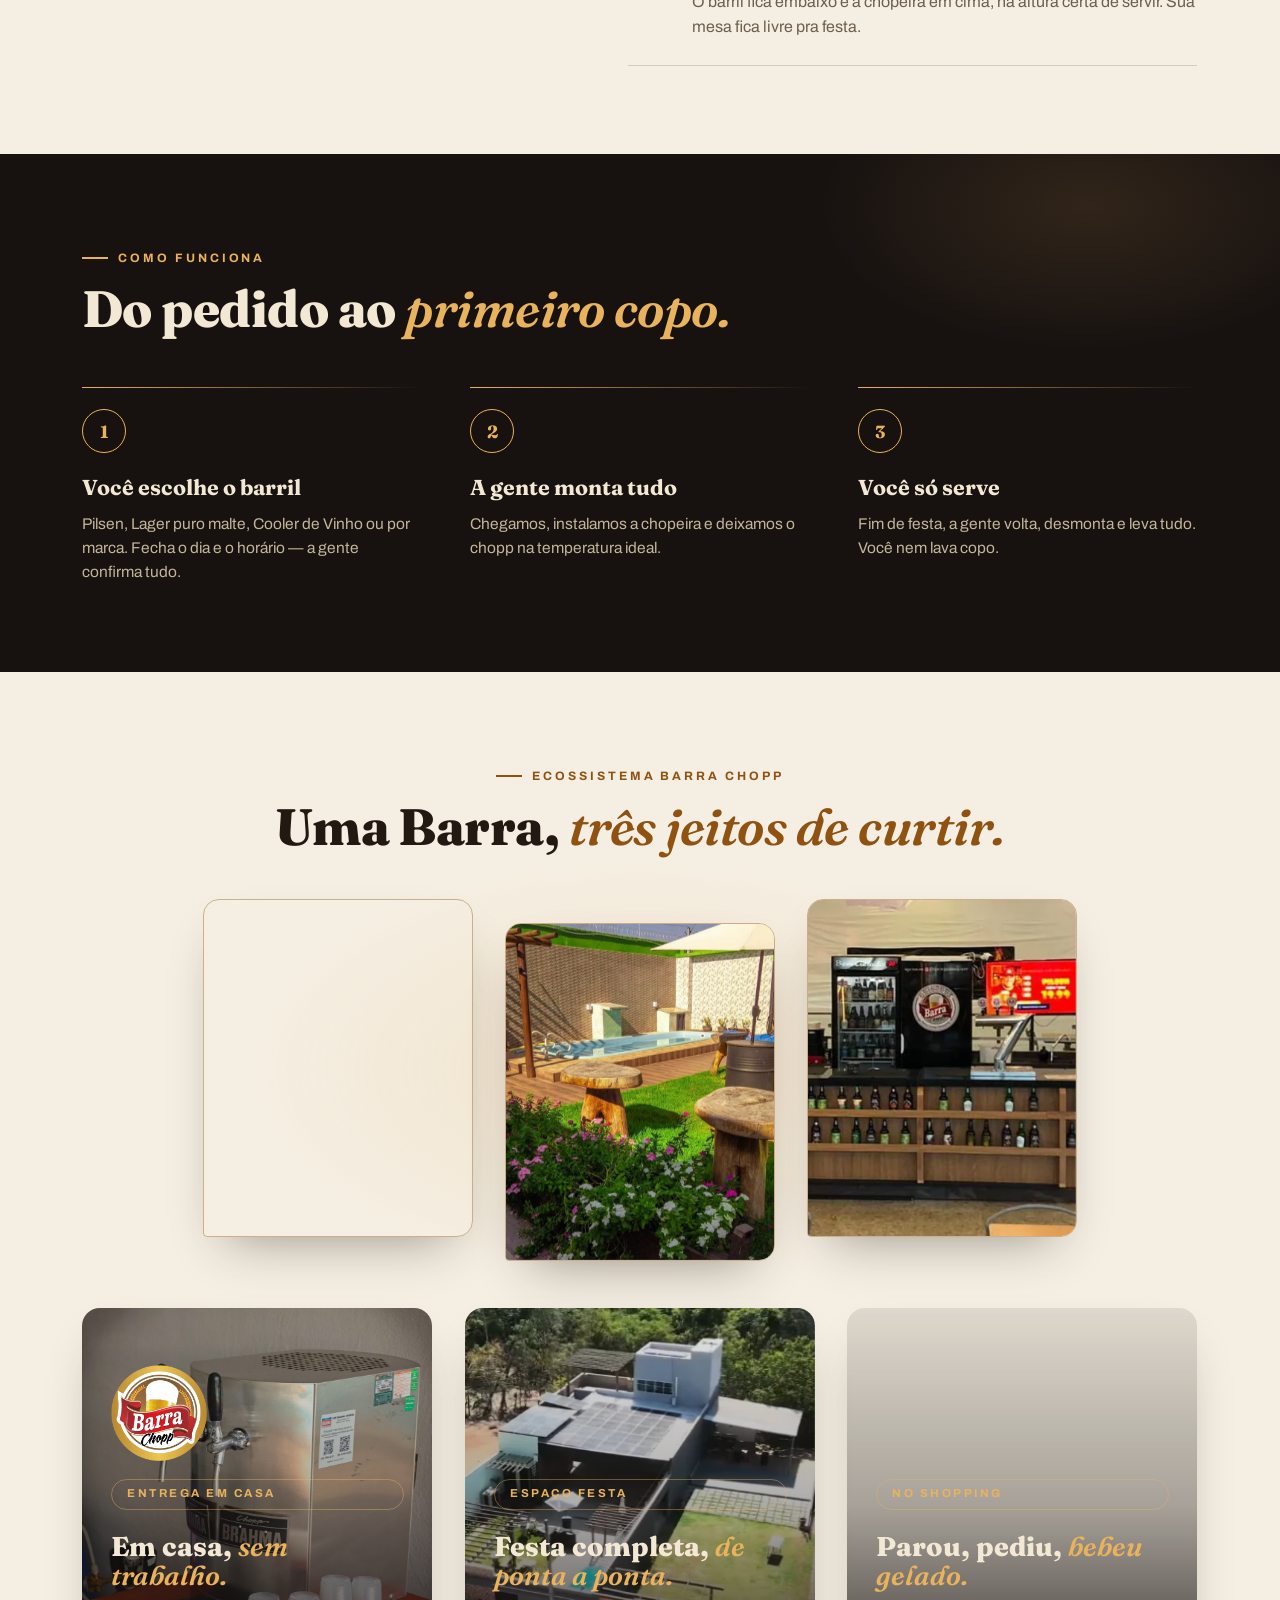
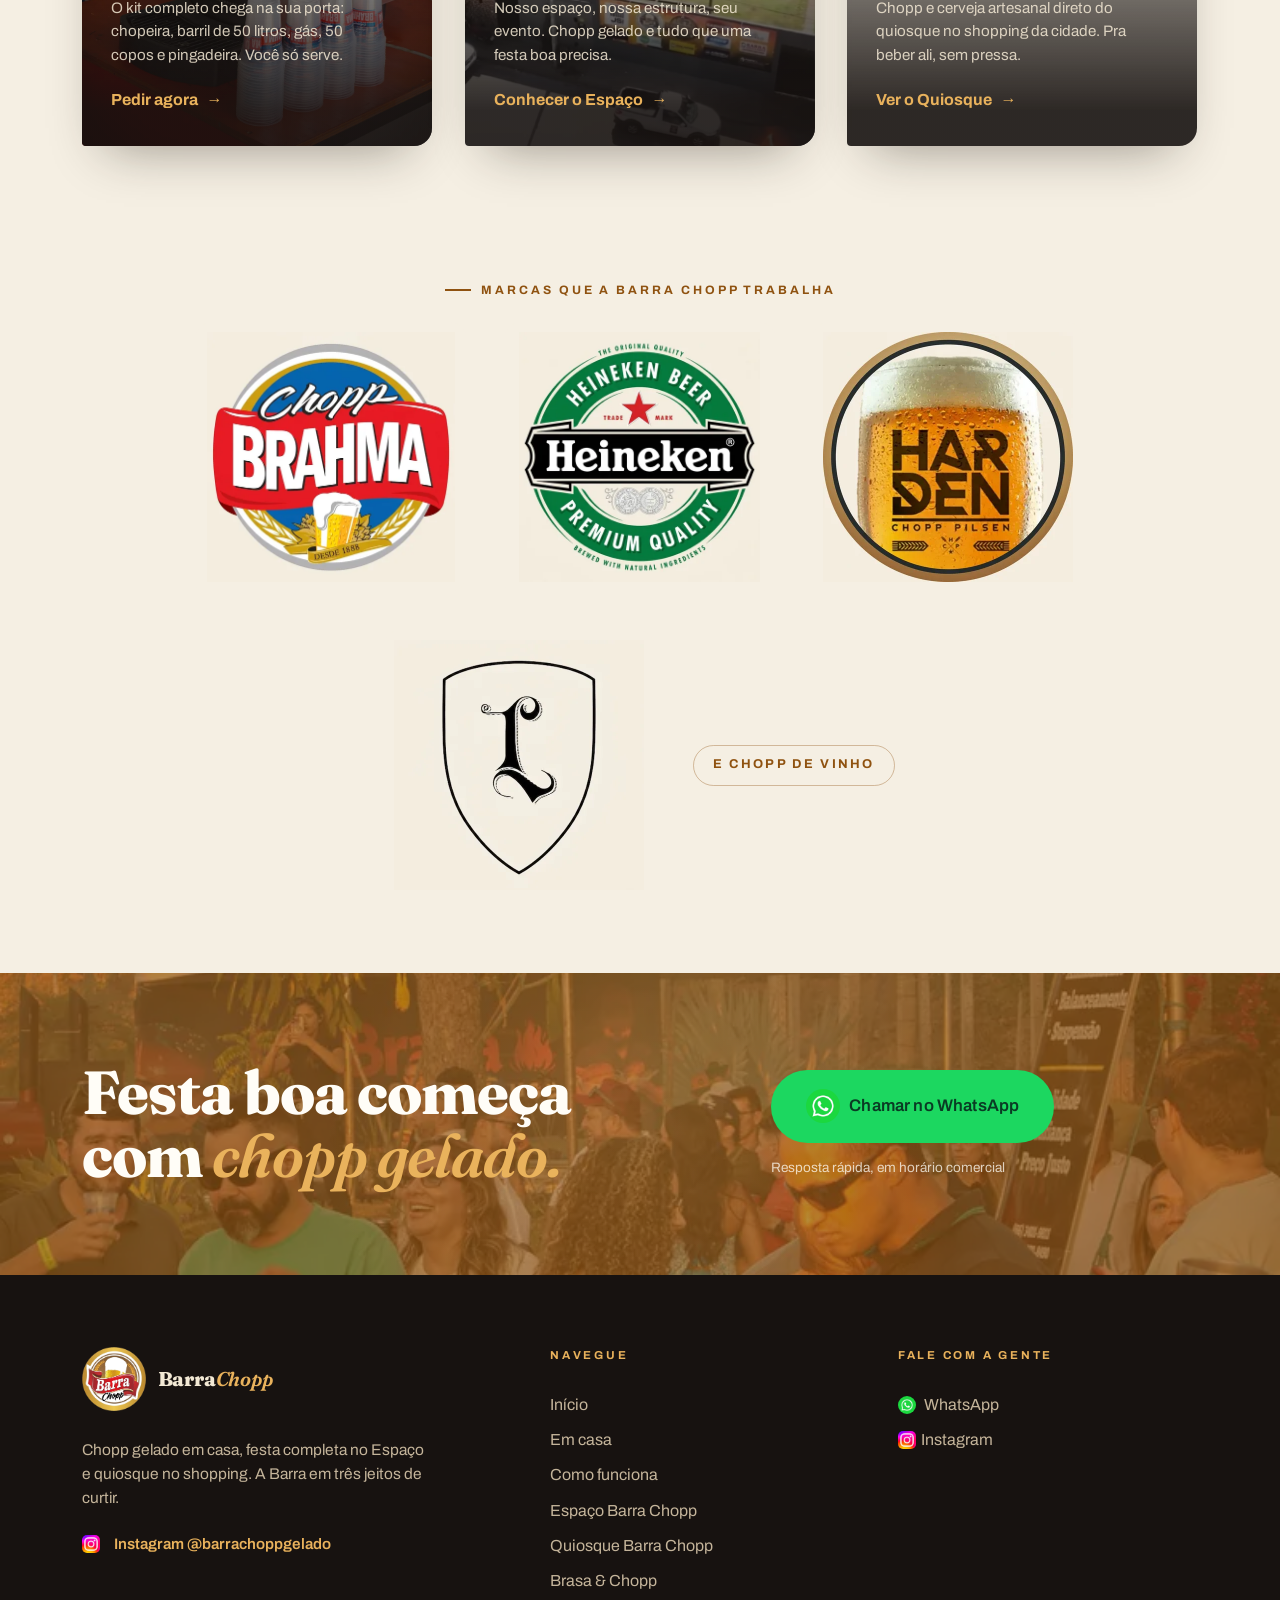
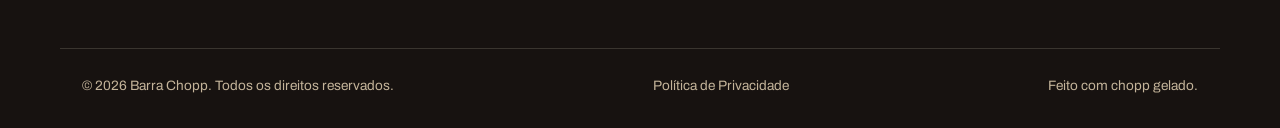
==== commit 775de88c: "Add privacy policy page and documented rollback plan Creates a short LGPD-friendly privacy page link" ====
--- a/index.html
+++ b/index.html
@@ -344,6 +344,7 @@
 
     <div class="wrap footer-base">
       <p>© <span data-year>2026</span> Barra Chopp. Todos os direitos reservados.</p>
+      <a href="privacidade.html">Política de Privacidade</a>
       <p>Feito com chopp gelado.</p>
     </div>
   </footer>
--- a/assets/css/styles.css
+++ b/assets/css/styles.css
@@ -536,11 +536,16 @@
   vertical-align: -4px; margin-right: .35rem;
 }
 .footer-base {
-  display: flex; flex-wrap: wrap; justify-content: space-between; gap: .6rem;
+  display: flex; flex-wrap: wrap; justify-content: space-between; align-items: center; gap: .6rem;
   margin-top: 3.4rem; padding-top: 1.6rem;
   border-top: 1px solid var(--line-dark);
   font-size: .85rem; color: var(--text-cream-mut);
 }
+.footer-base a {
+  color: var(--text-cream-mut); text-decoration: none;
+  transition: color .2s ease;
+}
+.footer-base a:hover { color: var(--gold); }
 
 /* ---------- Páginas filhas (espaço / quiosque) ---------- */
 :root { --ph-accent: var(--amber-deep); }
@@ -594,6 +599,24 @@
 .ph-actions { display: flex; flex-wrap: wrap; gap: .9rem; }
 .ph-note { margin-top: 2.6rem; font-size: .85rem; color: var(--text-muted); }
 .ph-note a { color: var(--ph-accent); font-weight: 600; }
+
+/* ---------- Política de privacidade ---------- */
+.privacy { padding: 1rem 0 5.5rem; }
+.privacy-box {
+  max-width: 720px; margin-inline: auto;
+  background: var(--bg-white);
+  border: 1px solid var(--line);
+  border-radius: 22px 22px 22px 6px;
+  padding: 2.4rem 2.2rem;
+}
+.privacy h2 {
+  font-family: var(--font-display);
+  font-size: 1.45rem; font-weight: 800; color: var(--text-main);
+  margin: 1.8rem 0 .5rem;
+}
+.privacy h2:first-child { margin-top: 0; }
+.privacy p { color: var(--text-muted); margin-bottom: .9rem; }
+.privacy a { color: var(--amber-deep); font-weight: 600; }
 
 /* ---------- Localização (espaço / quiosque) ---------- */
 .local { padding: 5.5rem 0; }
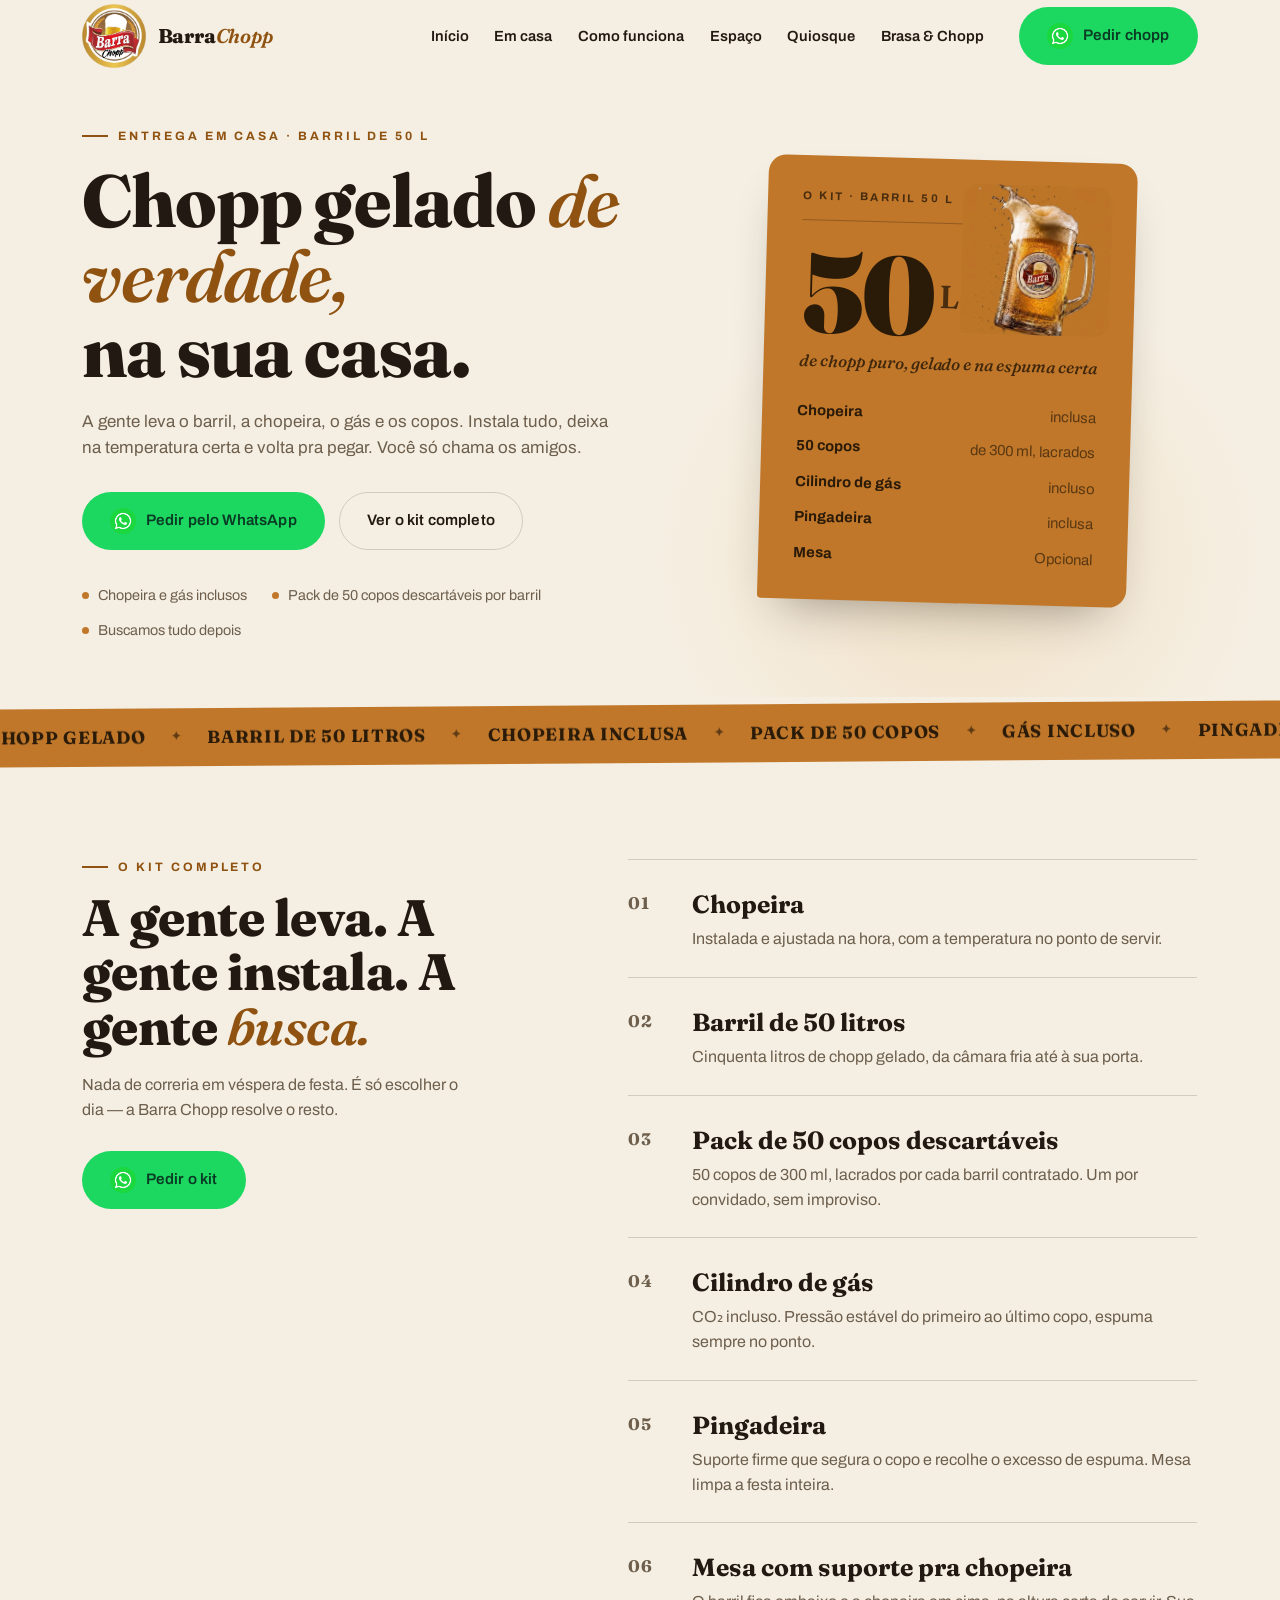
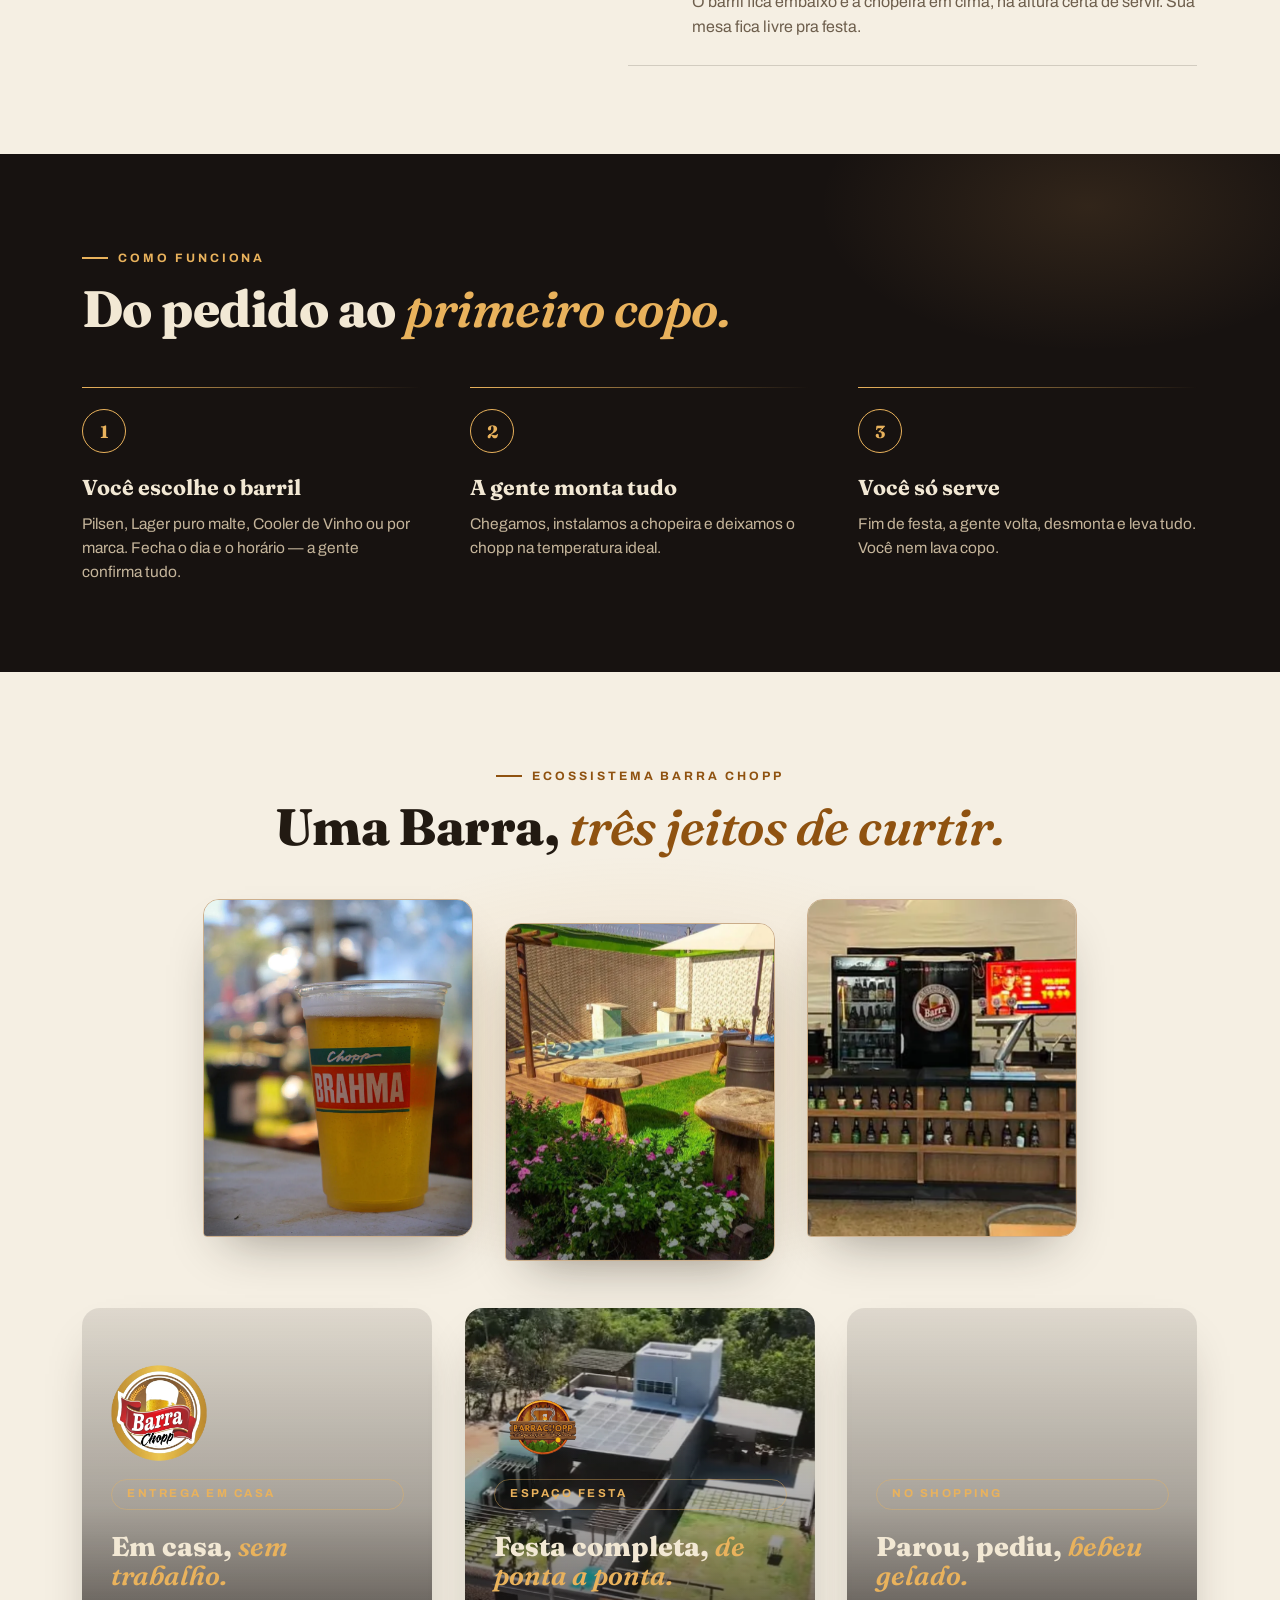
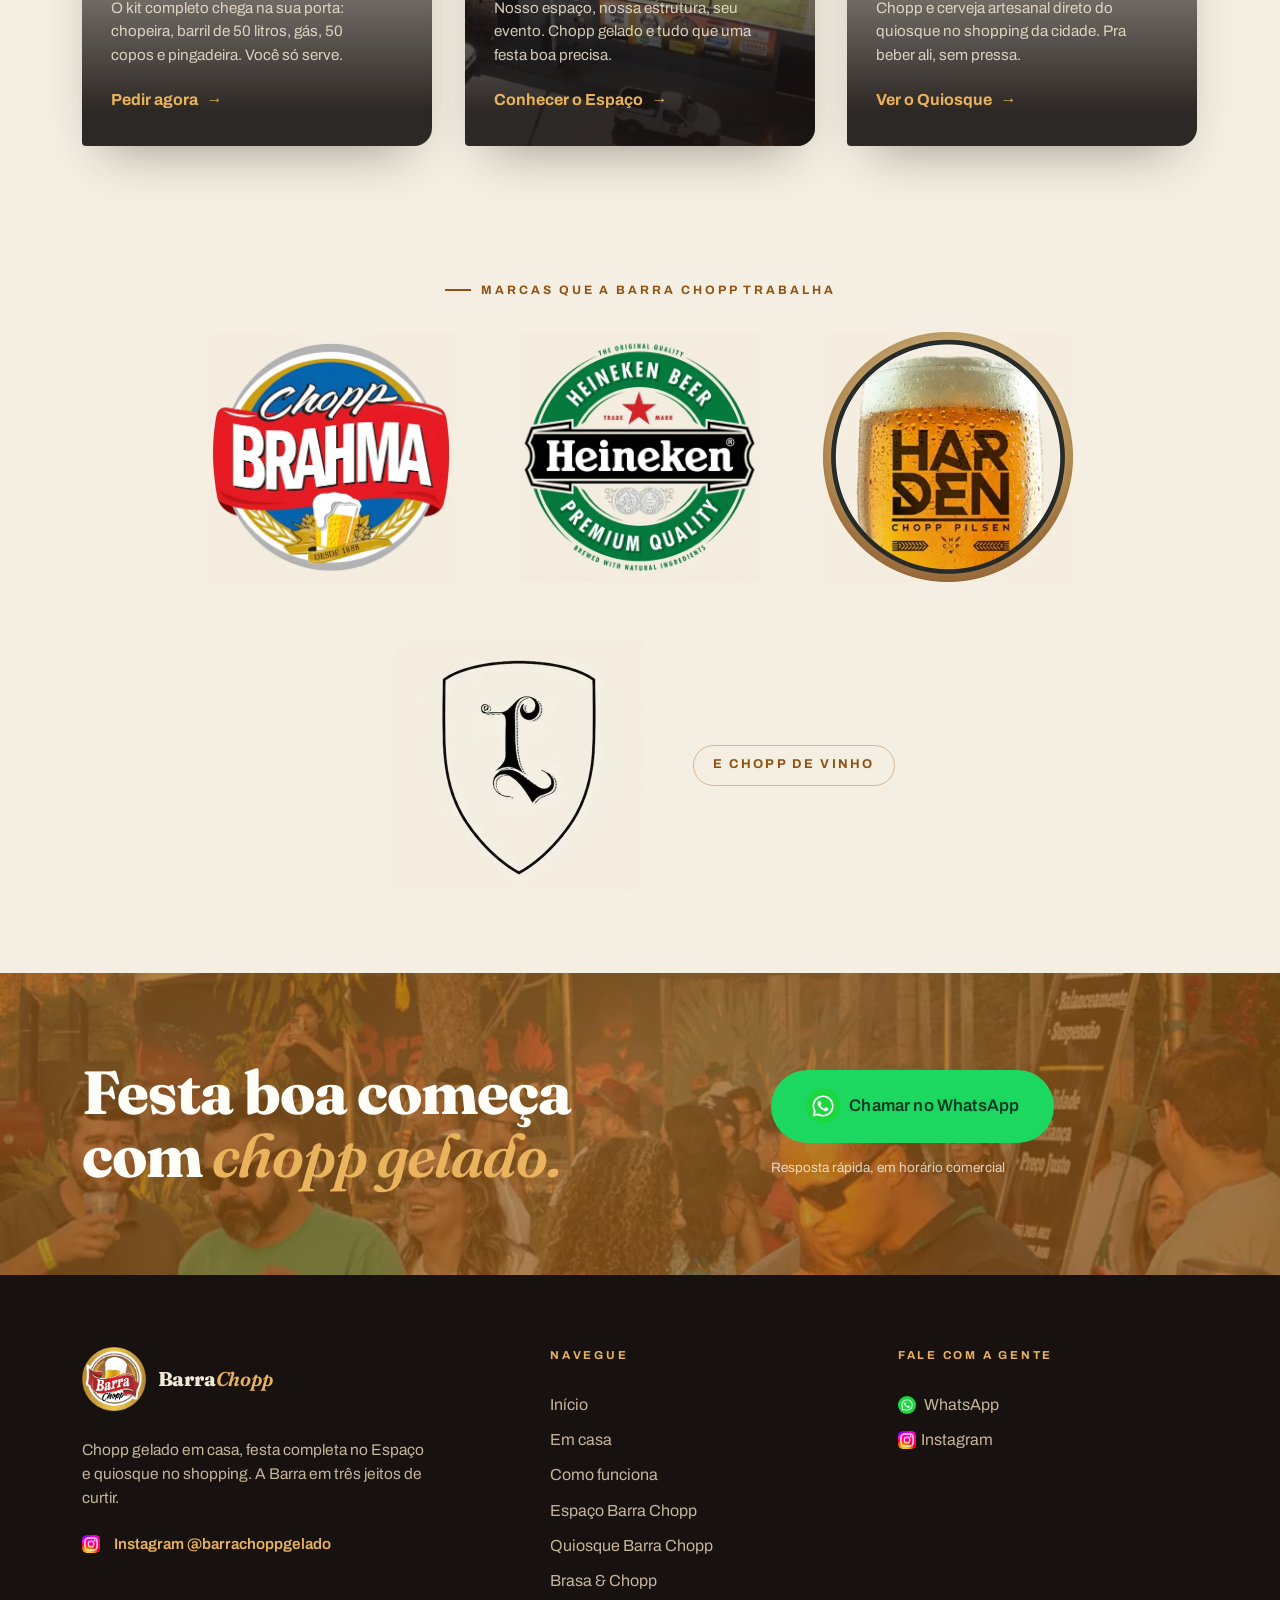
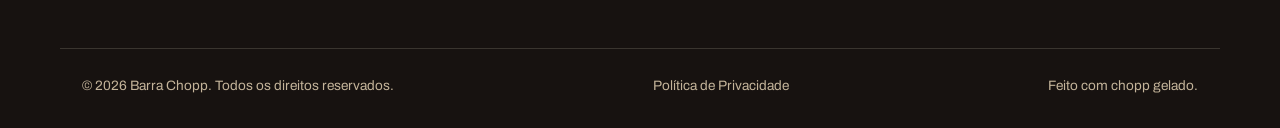
==== commit 2eea7998: "Add 404 page, social share image and PWA basics Ships a branded 404 page, a 1200x630 Open Graph imag" ====
--- a/index.html
+++ b/index.html
@@ -10,8 +10,11 @@
   <meta property="og:description" content="Barril de 50 litros, chopeira, gás e 50 copos. A festa começa quando o chopp chega.">
   <meta property="og:type" content="website">
   <meta property="og:url" content="https://www.barrachopp.com/">
-  <meta property="og:image" content="https://www.barrachopp.com/logos/barrachopp_logo.jpg">
+  <meta property="og:image" content="https://www.barrachopp.com/assets/img/og-image.jpg">
   <link rel="canonical" href="https://www.barrachopp.com/">
+  <link rel="manifest" href="manifest.webmanifest">
+  <link rel="apple-touch-icon" href="assets/img/icon-192.png">
+  <meta name="apple-mobile-web-app-capable" content="yes">
   <link rel="icon" type="image/webp" href="assets/img/barrachopp_logo.webp">
   <script>document.documentElement.classList.add("js");</script>
   <script type="application/ld+json">
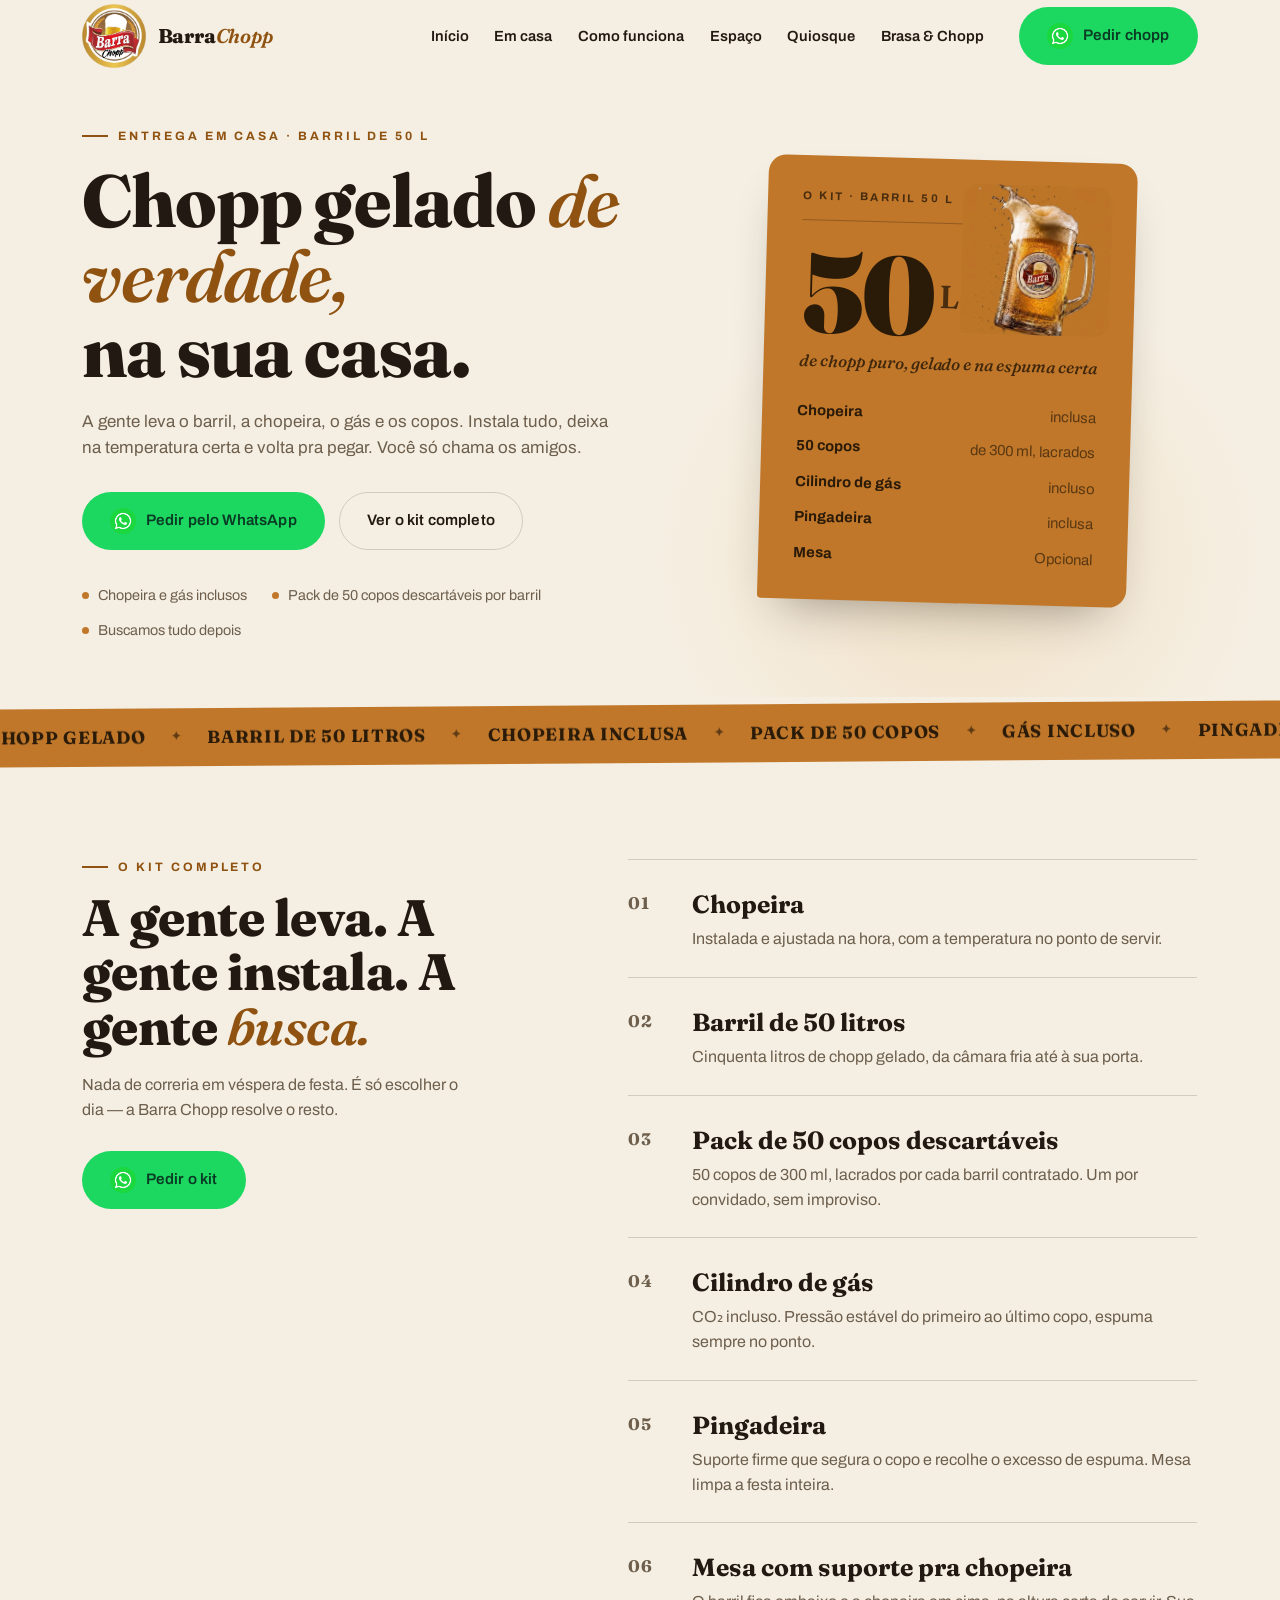
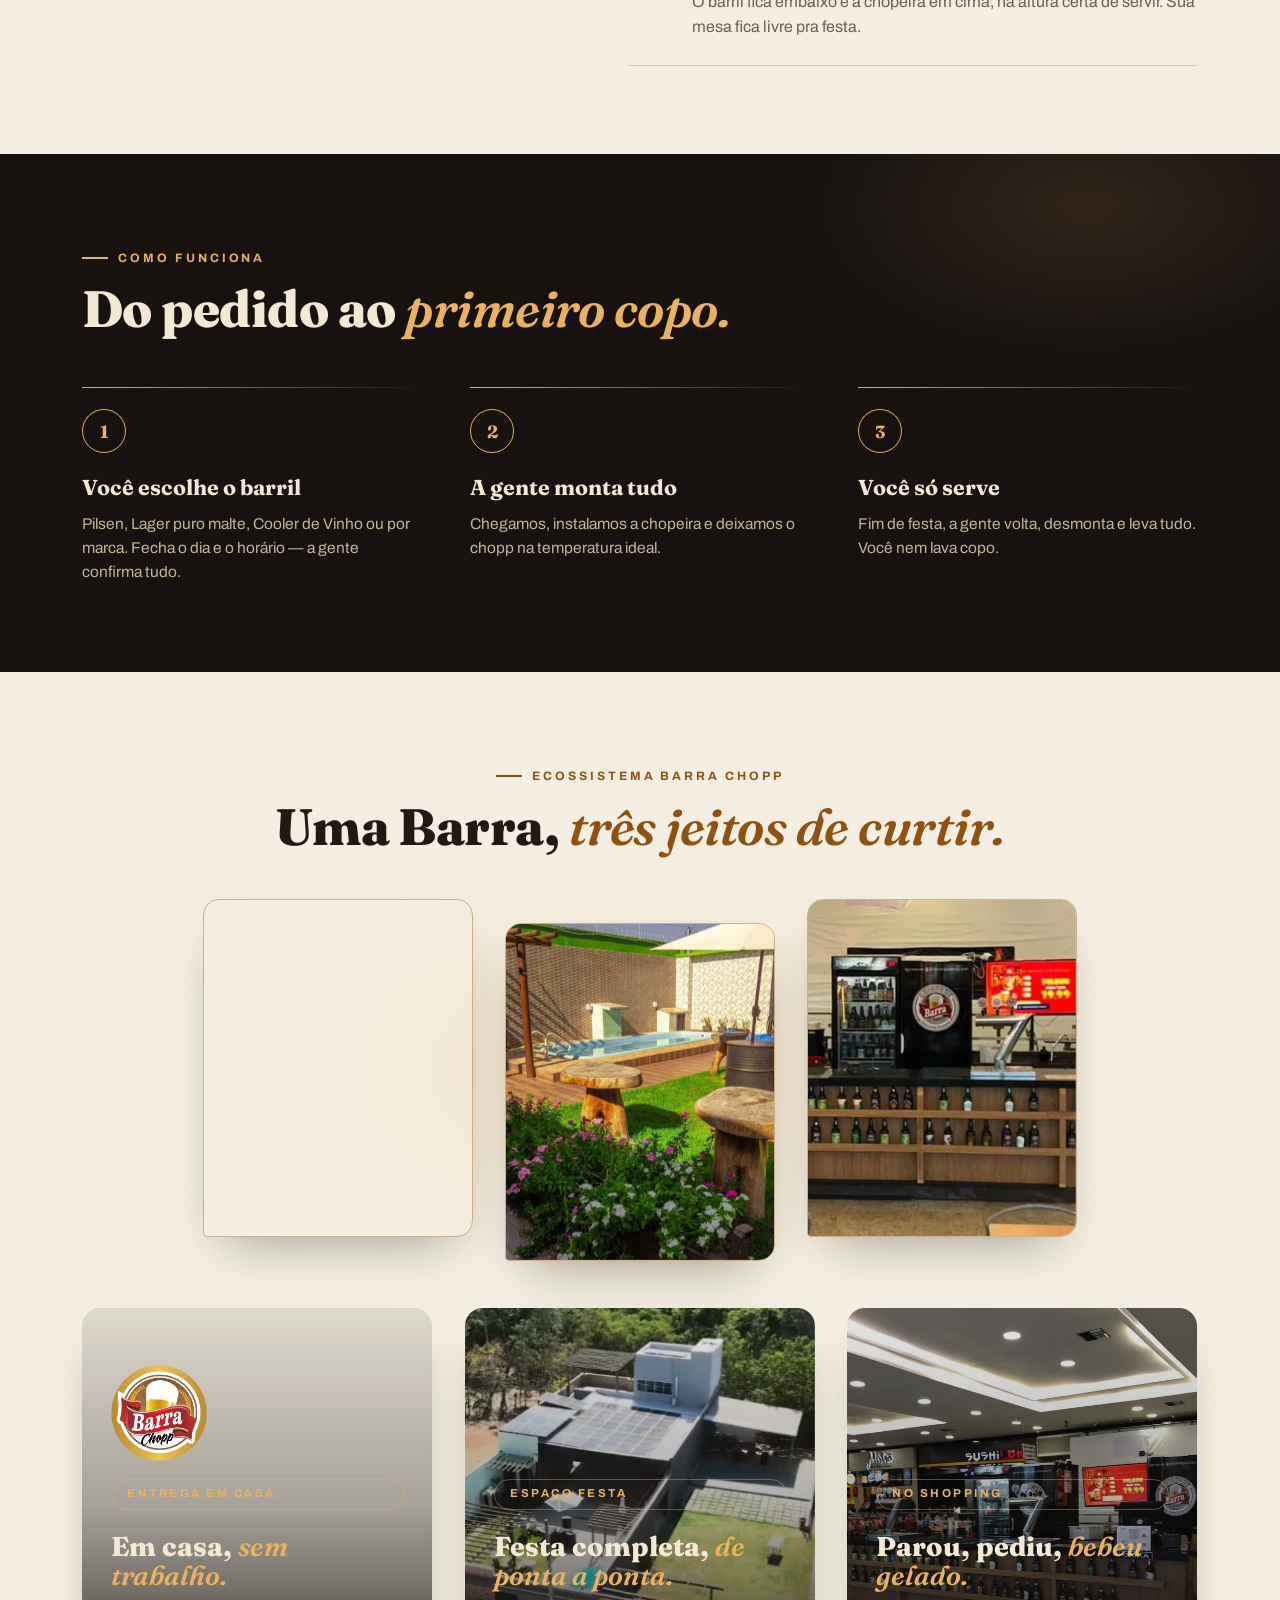
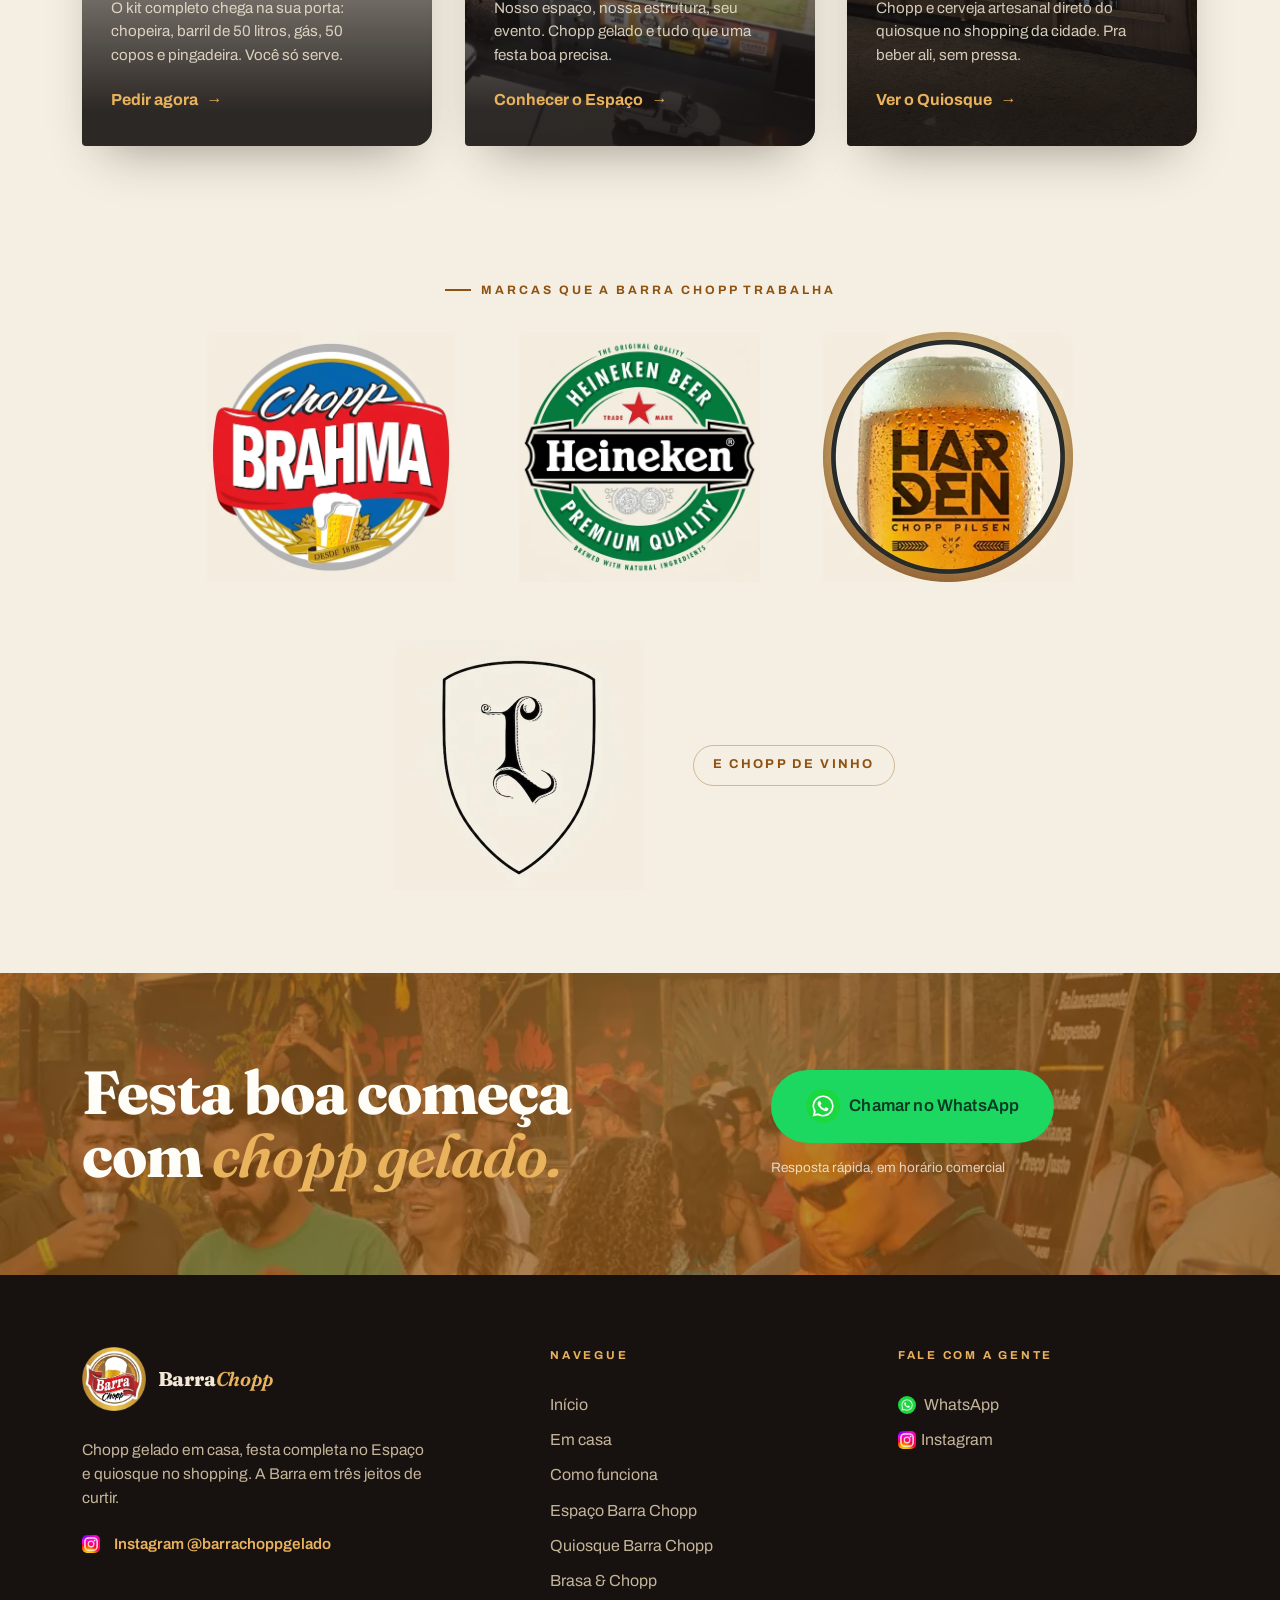
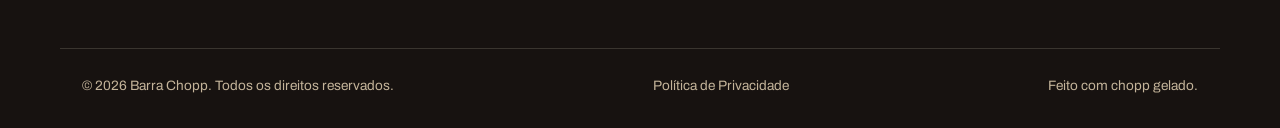
==== commit 25511cdd: "Fix canonical URLs to apex domain without www" ====
--- a/index.html
+++ b/index.html
@@ -9,9 +9,9 @@
   <meta property="og:title" content="Barra Chopp — Chopp gelado na sua casa">
   <meta property="og:description" content="Barril de 50 litros, chopeira, gás e 50 copos. A festa começa quando o chopp chega.">
   <meta property="og:type" content="website">
-  <meta property="og:url" content="https://www.barrachopp.com/">
-  <meta property="og:image" content="https://www.barrachopp.com/assets/img/og-image.jpg">
-  <link rel="canonical" href="https://www.barrachopp.com/">
+  <meta property="og:url" content="https://barrachopp.com/">
+  <meta property="og:image" content="https://barrachopp.com/assets/img/og-image.jpg">
+  <link rel="canonical" href="https://barrachopp.com/">
   <link rel="manifest" href="manifest.webmanifest">
   <link rel="apple-touch-icon" href="assets/img/icon-192.png">
   <meta name="apple-mobile-web-app-capable" content="yes">
@@ -22,9 +22,9 @@
     "@context": "https://schema.org",
     "@type": "BarOrPub",
     "name": "Barra Chopp",
-    "url": "https://www.barrachopp.com/",
-    "logo": "https://www.barrachopp.com/logos/barrachopp_logo.jpg",
-    "image": "https://www.barrachopp.com/logos/barrachopp_logo.jpg",
+    "url": "https://barrachopp.com/",
+    "logo": "https://barrachopp.com/logos/barrachopp_logo.jpg",
+    "image": "https://barrachopp.com/logos/barrachopp_logo.jpg",
     "telephone": "+556684373181",
     "priceRange": "$$",
     "address": {
@@ -41,8 +41,8 @@
       "https://www.instagram.com/quiosquebarrachopp/"
     ],
     "department": [
-      { "@type": "BarOrPub", "name": "Espaço Barra Chopp", "url": "https://www.barrachopp.com/espaco" },
-      { "@type": "BarOrPub", "name": "Quiosque Barra Chopp", "url": "https://www.barrachopp.com/quiosque" }
+      { "@type": "BarOrPub", "name": "Espaço Barra Chopp", "url": "https://barrachopp.com/espaco" },
+      { "@type": "BarOrPub", "name": "Quiosque Barra Chopp", "url": "https://barrachopp.com/quiosque" }
     ]
   }
   </script>
